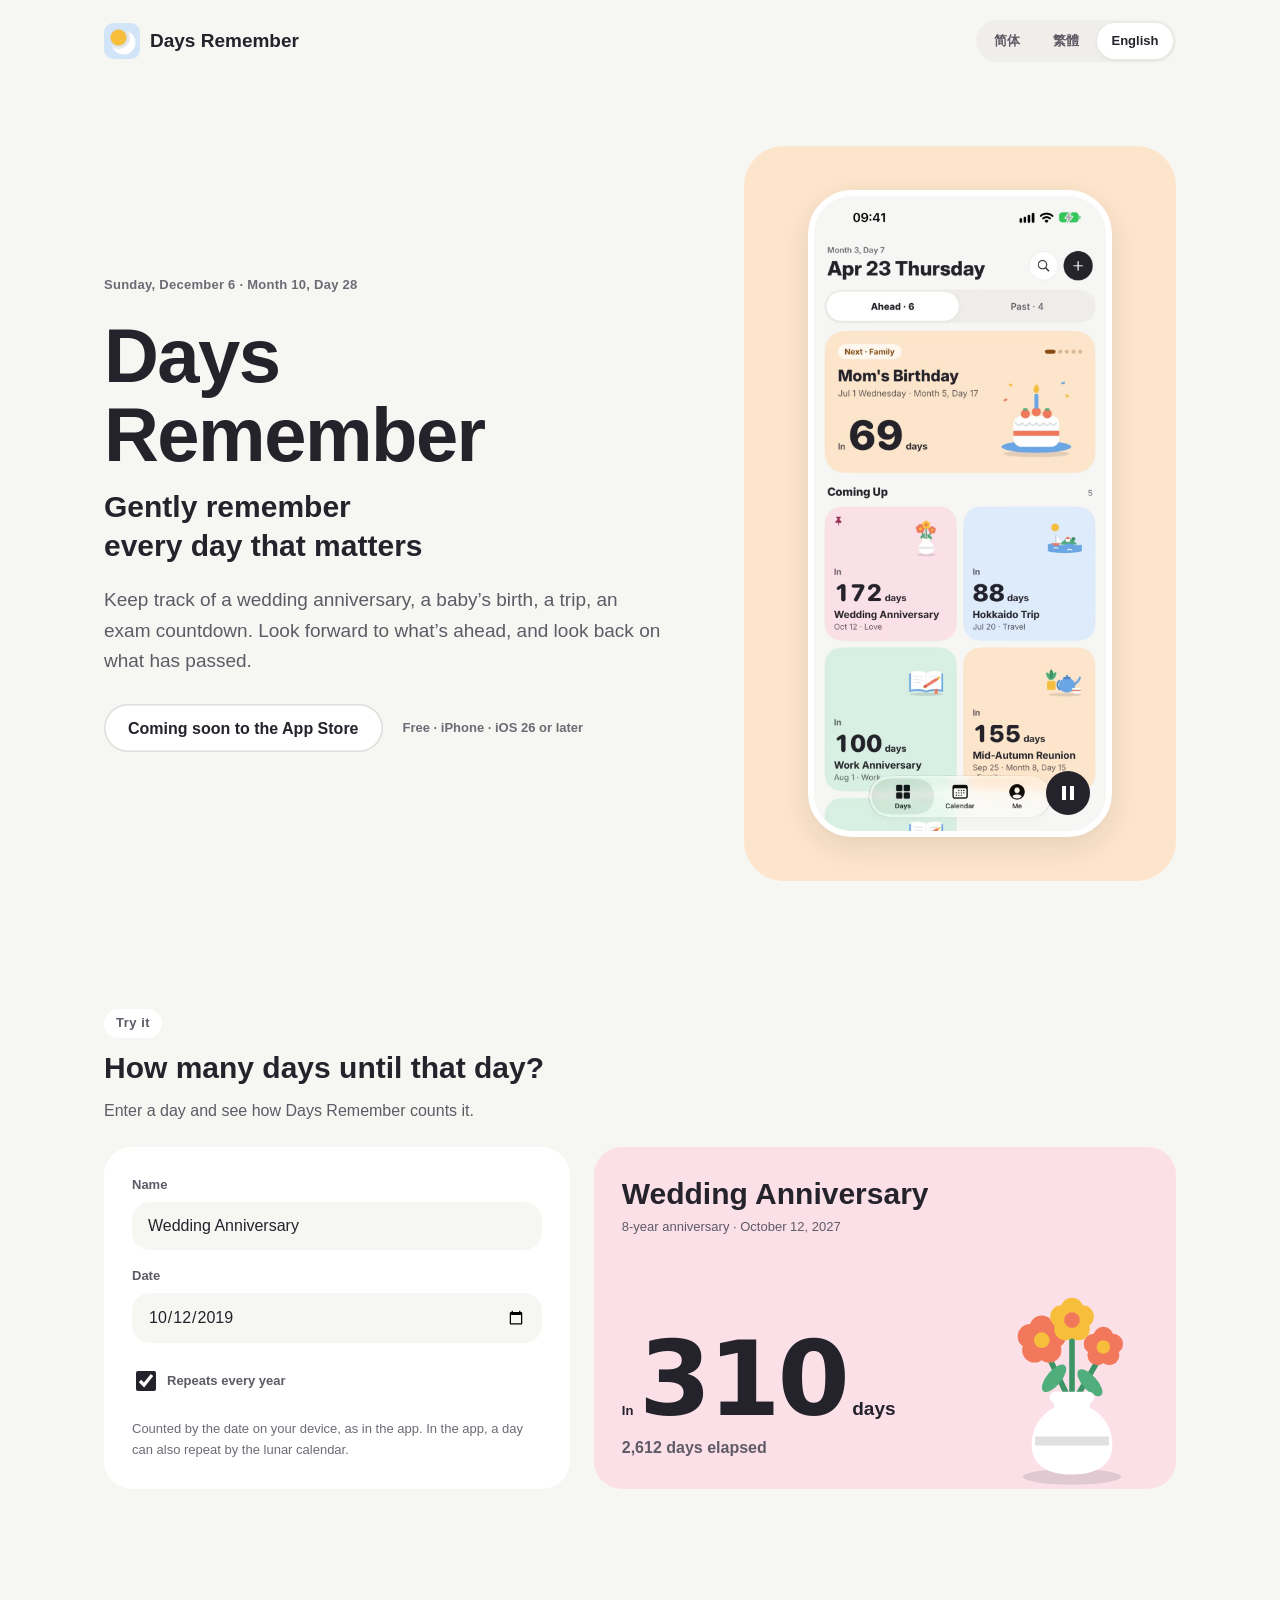
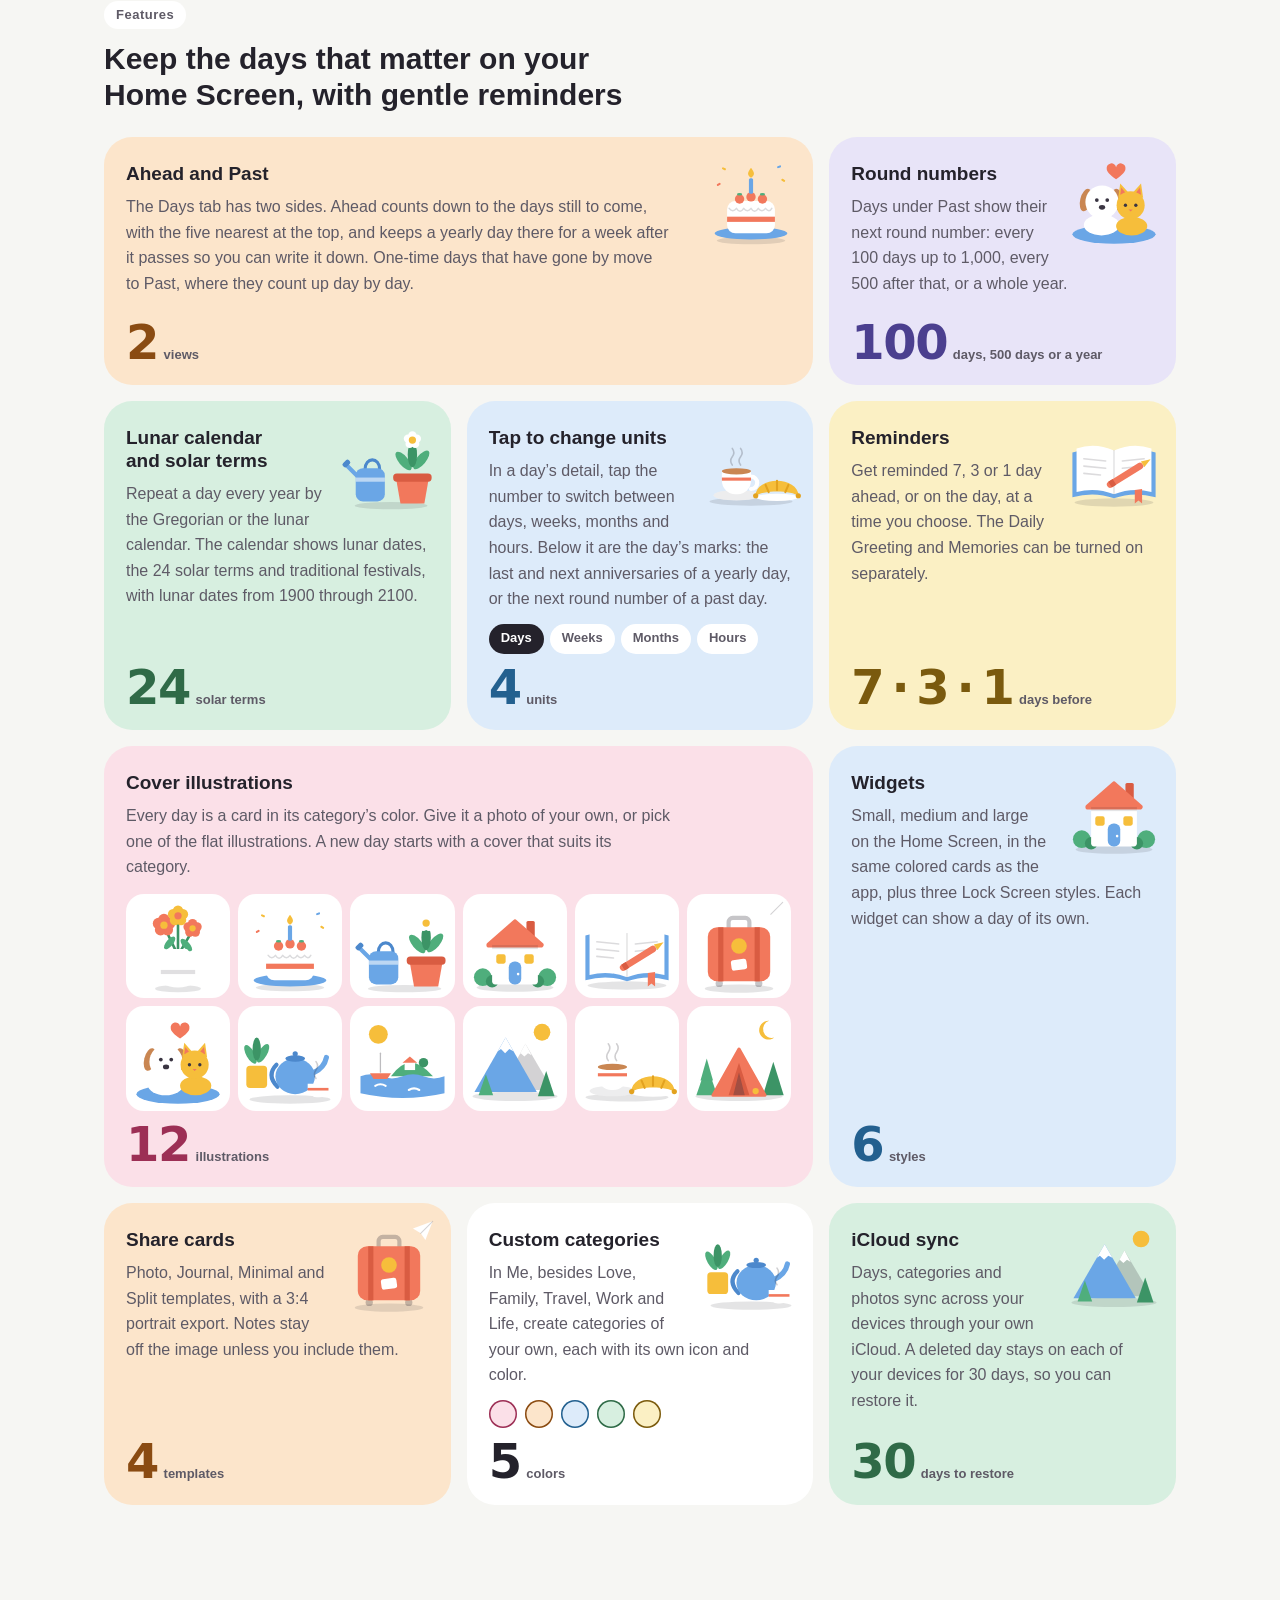
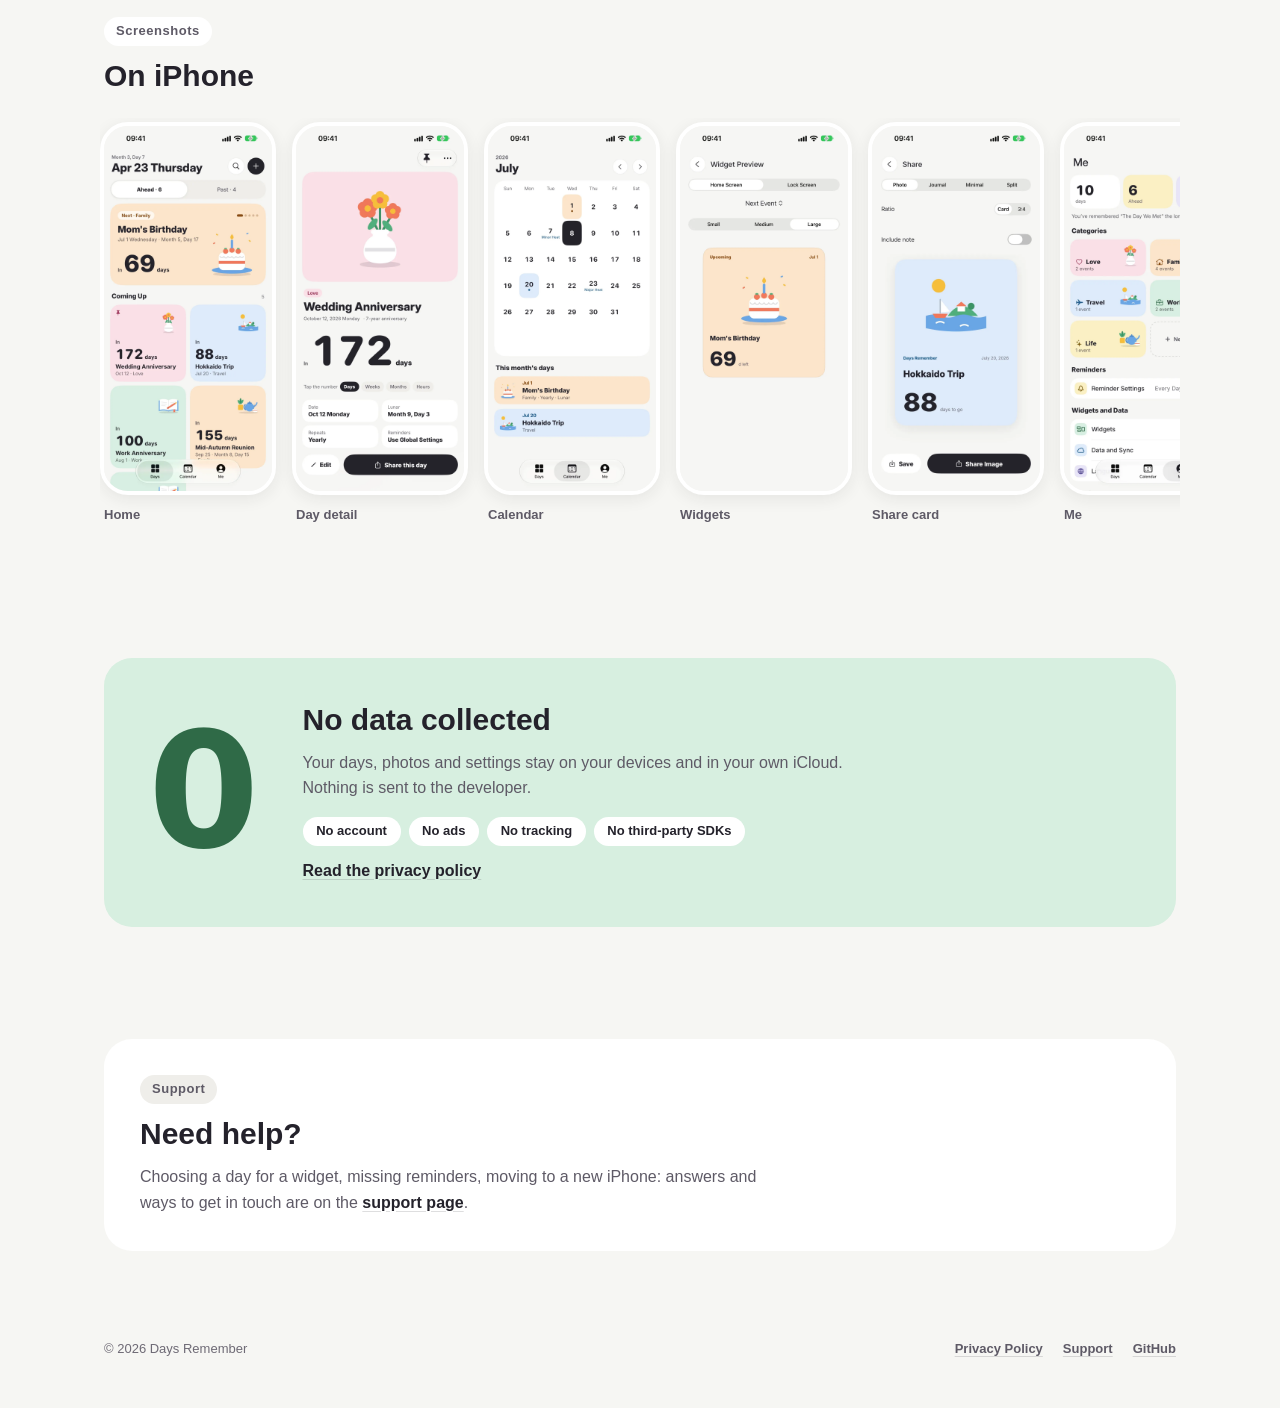
==== docs/en/index.html @ 634ca113 "feat(time): follow the device's time zone for today and reminders Days stay on their calendar dates," ====
<!doctype html>
<html lang="en">
<head>
  <meta charset="utf-8">
  <meta name="viewport" content="width=device-width, initial-scale=1, viewport-fit=cover">
  <title>Days Remember – Anniversary &amp; Countdown App for iPhone</title>
  <meta name="description" content="Days Remember is a free iPhone app for anniversaries and countdowns, with lunar birthdays and solar terms, reminders ahead of time, Home and Lock Screen widgets, and iCloud sync. No ads, and no data collected.">
  <meta name="theme-color" content="#F6F6F3">
  <link rel="canonical" href="https://days.gooday.dev/en/">
  <link rel="alternate" hreflang="zh-Hans" href="https://days.gooday.dev/">
  <link rel="alternate" hreflang="zh-Hant" href="https://days.gooday.dev/zh-Hant/">
  <link rel="alternate" hreflang="en" href="https://days.gooday.dev/en/">
  <link rel="alternate" hreflang="x-default" href="https://days.gooday.dev/">
  <meta property="og:type" content="website">
  <meta property="og:site_name" content="时光 · Days Remember">
  <meta property="og:locale" content="en_US">
  <meta property="og:locale:alternate" content="zh_CN">
  <meta property="og:locale:alternate" content="zh_TW">
  <meta property="og:title" content="Days Remember – Anniversary &amp; Countdown App for iPhone">
  <meta property="og:description" content="Days Remember is a free iPhone app for anniversaries and countdowns, with lunar birthdays and solar terms, reminders ahead of time, Home and Lock Screen widgets, and iCloud sync. No ads, and no data collected.">
  <meta property="og:url" content="https://days.gooday.dev/en/">
  <meta property="og:image" content="https://days.gooday.dev/assets/og/en.jpg">
  <meta property="og:image:width" content="1200">
  <meta property="og:image:height" content="630">
  <meta property="og:image:alt" content="The Days Remember icon and app screenshots: Ahead, Past and a day’s detail">
  <meta name="twitter:card" content="summary_large_image">
  <meta name="twitter:title" content="Days Remember – Anniversary &amp; Countdown App for iPhone">
  <meta name="twitter:description" content="Days Remember is a free iPhone app for anniversaries and countdowns, with lunar birthdays and solar terms, reminders ahead of time, Home and Lock Screen widgets, and iCloud sync. No ads, and no data collected.">
  <meta name="twitter:image" content="https://days.gooday.dev/assets/og/en.jpg">
  <meta name="twitter:image:alt" content="The Days Remember icon and app screenshots: Ahead, Past and a day’s detail">
  <!-- After release: add <meta name="apple-itunes-app" content="app-id=…"> with the real App Store ID, and replace “Coming soon to the App Store” on the page with the download link. -->
  <link rel="icon" href="../assets/icon-180.png">
  <link rel="apple-touch-icon" href="../assets/icon-180.png">
  <link rel="stylesheet" href="../assets/site.css">
  <script>
    // Motion unless the visitor asks for less (site.css, site.js). If site.js never runs, everything shows after 3 s.
    (function (root) {
      if (window.matchMedia && matchMedia("(prefers-reduced-motion: reduce)").matches) return;
      if (!("IntersectionObserver" in window)) return;
      root.classList.add("motion");
      setTimeout(function () { if (!root.hasAttribute("data-motion-ready")) root.classList.remove("motion"); }, 3000);
    })(document.documentElement);
  </script>
  <script type="application/ld+json">
  {
    "@context": "https://schema.org",
    "@type": "MobileApplication",
    "@id": "https://days.gooday.dev/en/#app",
    "name": "Days Remember",
    "alternateName": "时光",
    "description": "Days Remember is a free iPhone app for anniversaries and countdowns, with lunar birthdays and solar terms, reminders ahead of time, Home and Lock Screen widgets, and iCloud sync. No ads, and no data collected.",
    "url": "https://days.gooday.dev/en/",
    "inLanguage": "en",
    "image": "https://days.gooday.dev/assets/icon-512.png",
    "operatingSystem": "iOS",
    "softwareRequirements": "iOS 26 or later",
    "availableOnDevice": "iPhone",
    "applicationCategory": "LifestyleApplication",
    "isAccessibleForFree": true,
    "offers": {
      "@type": "Offer",
      "price": "0",
      "priceCurrency": "USD"
    },
    "screenshot": [
      "https://days.gooday.dev/assets/screens/en/01-home.webp",
      "https://days.gooday.dev/assets/screens/en/02-detail.webp",
      "https://days.gooday.dev/assets/screens/en/03-calendar.webp",
      "https://days.gooday.dev/assets/screens/en/04-widgets.webp",
      "https://days.gooday.dev/assets/screens/en/05-share.webp",
      "https://days.gooday.dev/assets/screens/en/06-me.webp",
      "https://days.gooday.dev/assets/screens/en/07-past.webp"
    ],
    "featureList": [
      "Counts down to the days ahead and up from the days behind you",
      "Round numbers: every 100 days up to 1,000, every 500 after that, or a whole year",
      "Lunar calendar and the 24 solar terms, with lunar dates from 1900 through 2100",
      "Reminders 7, 3 or 1 day ahead, or on the day",
      "Small, medium and large Home Screen widgets and three Lock Screen styles",
      "Photo, Journal, Minimal and Split share card templates",
      "Custom categories",
      "Days, categories and photos sync through your own iCloud"
    ]
  }
  </script>
</head>
<body>
  <div class="wrap">
    <header class="site-header">
      <a class="brand" href="./"><img src="../assets/icon-180.png" alt="" width="36" height="36">Days Remember</a>
      <nav class="languages" aria-label="Language">
        <a href="../" lang="zh-Hans">简体</a>
        <a href="../zh-Hant/" lang="zh-Hant">繁體</a>
        <a href="./" aria-current="page" lang="en">English</a>
      </nav>
    </header>

    <main>
      <section class="hero">
        <div class="hero-text">
          <p class="today" data-today></p>
          <h1>Days Remember<span>Gently remember every day that matters</span></h1>
          <p class="lead">Keep track of a wedding anniversary, a baby’s birth, a trip, an exam countdown. Look forward to what’s ahead, and look back on what has passed.</p>
          <div class="cta-row">
            <!-- After release, replace with the App Store link: <a class="cta" href="https://apps.apple.com/app/id…">Download on the App Store</a> -->
            <span class="cta is-soon">Coming soon to the App Store</span>
            <span class="requirements">Free · iPhone · iOS 26 or later</span>
          </div>
        </div>
        <div class="hero-art">
          <div class="phone"><img src="../assets/screens/en/01-home.webp" width="900" height="1956" alt="The Days tab in Days Remember, on Ahead: Mom’s Birthday is in 69 days, with the other days as colored cards below"></div>
        </div>
      </section>

      <section class="section" aria-labelledby="demo-heading">
        <div class="section-head reveal">
          <p class="eyebrow">Try it</p>
          <h2 id="demo-heading">How many days until that day?</h2>
          <p>Enter a day and see how Days Remember counts it.</p>
        </div>
        <div class="demo">
          <form class="demo-form reveal" data-demo>
            <div class="field">
              <label for="demo-title">Name</label>
              <input id="demo-title" type="text" value="Wedding Anniversary" placeholder="Wedding Anniversary" maxlength="32" autocomplete="off">
            </div>
            <div class="field">
              <label for="demo-date">Date</label>
              <input id="demo-date" type="date" value="2019-10-12" min="1900-01-01" max="2100-12-31" required>
            </div>
            <label class="check" for="demo-recurring">
              <input id="demo-recurring" type="checkbox" checked>Repeats every year
            </label>
            <p class="demo-note">Counted by the date on your device, as in the app. In the app, a day can also repeat by the lunar calendar.</p>
          </form>
          <div class="day-card tone-rose reveal" data-demo-card aria-live="polite">
            <img class="cover" src="../assets/covers/flowers.svg" alt="A vase of flowers" width="200" height="200">
            <div class="day-card-title">
              <strong data-title>Wedding Anniversary</strong>
              <span data-date>October 12, 2019</span>
            </div>
            <p class="figure"><span data-lead></span><b>—</b><small></small></p>
            <p class="elapsed" data-elapsed></p>
          </div>
        </div>
      </section>

      <section class="section" aria-labelledby="features-heading">
        <div class="section-head reveal">
          <p class="eyebrow">Features</p>
          <h2 id="features-heading">Keep the days that matter on your Home Screen, with gentle reminders</h2>
        </div>
        <ul class="bento">
          <li class="tile tone-apricot is-wide reveal">
            <div class="tile-text">
              <img class="tile-art" src="../assets/covers/celebration.svg" alt="A birthday cake with a candle" width="200" height="200" loading="lazy">
              <h3>Ahead and Past</h3>
              <p>The Days tab has two sides. Ahead counts down to the days still to come, with the five nearest at the top, and keeps a yearly day there for a week after it passes so you can write it down. One-time days that have gone by move to Past, where they count up day by day.</p>
            </div>
            <p class="figure"><b>2</b><small>views</small></p>
          </li>
          <li class="tile tone-lavender reveal">
            <div class="tile-text">
              <img class="tile-art" src="../assets/covers/companionship.svg" alt="A puppy and a kitten under a heart" width="200" height="200" loading="lazy">
              <h3>Round numbers</h3>
              <p>Days under Past show their next round number: every 100 days up to 1,000, every 500 after that, or a whole year.</p>
            </div>
            <p class="figure"><b>100</b><small>days, 500 days or a year</small></p>
          </li>
          <li class="tile tone-mint reveal">
            <div class="tile-text">
              <img class="tile-art" src="../assets/covers/garden.svg" alt="A watering can and a potted plant" width="200" height="200" loading="lazy">
              <h3>Lunar calendar and solar terms</h3>
              <p>Repeat a day every year by the Gregorian or the lunar calendar. The calendar shows lunar dates, the 24 solar terms and traditional festivals, with lunar dates from 1900 through 2100.</p>
            </div>
            <p class="figure"><b>24</b><small>solar terms</small></p>
          </li>
          <li class="tile tone-sky reveal">
            <div class="tile-text">
              <img class="tile-art" src="../assets/covers/cafe.svg" alt="A steaming coffee and a croissant" width="200" height="200" loading="lazy">
              <h3>Tap to change units</h3>
              <p>In a day’s detail, tap the number to switch between days, weeks, months and hours. Below it are the day’s marks: the last and next anniversaries of a yearly day, or the next round number of a past day.</p>
              <ul class="chips" aria-hidden="true"><li>Days</li><li>Weeks</li><li>Months</li><li>Hours</li></ul>
            </div>
            <p class="figure"><b>4</b><small>units</small></p>
          </li>
          <li class="tile tone-lemon reveal">
            <div class="tile-text">
              <img class="tile-art" src="../assets/covers/journal.svg" alt="An open journal and a pencil" width="200" height="200" loading="lazy">
              <h3>Reminders</h3>
              <p>Get reminded 7, 3 or 1 day ahead, or on the day, at a time you choose. The Daily Greeting and Memories can be turned on separately.</p>
            </div>
            <p class="figure"><b>7&thinsp;·&thinsp;3&thinsp;·&thinsp;1</b><small>days before</small></p>
          </li>
          <li class="tile tone-rose is-wide has-covers reveal">
            <div class="tile-text">
              <h3>Cover illustrations</h3>
              <p>Every day is a card in its category’s color. Give it a photo of your own, or pick one of the flat illustrations. A new day starts with a cover that suits its category.</p>
              <ul class="covers">
                <li><img src="../assets/covers/flowers.svg" alt="A vase of flowers" width="200" height="200" loading="lazy"></li>
                <li><img src="../assets/covers/celebration.svg" alt="A birthday cake with a candle" width="200" height="200" loading="lazy"></li>
                <li><img src="../assets/covers/garden.svg" alt="A watering can and a potted plant" width="200" height="200" loading="lazy"></li>
                <li><img src="../assets/covers/homecoming.svg" alt="A small house with a red roof" width="200" height="200" loading="lazy"></li>
                <li><img src="../assets/covers/journal.svg" alt="An open journal and a pencil" width="200" height="200" loading="lazy"></li>
                <li><img src="../assets/covers/voyage.svg" alt="A suitcase with stickers" width="200" height="200" loading="lazy"></li>
                <li><img src="../assets/covers/companionship.svg" alt="A puppy and a kitten under a heart" width="200" height="200" loading="lazy"></li>
                <li><img src="../assets/covers/everyday.svg" alt="A potted plant and a teapot" width="200" height="200" loading="lazy"></li>
                <li><img src="../assets/covers/coast.svg" alt="A sailboat and an island house on the sea" width="200" height="200" loading="lazy"></li>
                <li><img src="../assets/covers/mountains.svg" alt="Snowy mountains under the sun" width="200" height="200" loading="lazy"></li>
                <li><img src="../assets/covers/cafe.svg" alt="A steaming coffee and a croissant" width="200" height="200" loading="lazy"></li>
                <li><img src="../assets/covers/camping.svg" alt="A tent among pine trees under a crescent moon" width="200" height="200" loading="lazy"></li>
              </ul>
            </div>
            <p class="figure"><b>12</b><small>illustrations</small></p>
          </li>
          <li class="tile tone-sky reveal">
            <div class="tile-text">
              <img class="tile-art" src="../assets/covers/homecoming.svg" alt="A small house with a red roof" width="200" height="200" loading="lazy">
              <h3>Widgets</h3>
              <p>Small, medium and large on the Home Screen, in the same colored cards as the app, plus three Lock Screen styles. Each widget can show a day of its own.</p>
            </div>
            <p class="figure"><b>6</b><small>styles</small></p>
          </li>
          <li class="tile tone-apricot reveal">
            <div class="tile-text">
              <img class="tile-art" src="../assets/covers/voyage.svg" alt="A suitcase with stickers" width="200" height="200" loading="lazy">
              <h3>Share cards</h3>
              <p>Photo, Journal, Minimal and Split templates, with a 3:4 portrait export. Notes stay off the image unless you include them.</p>
            </div>
            <p class="figure"><b>4</b><small>templates</small></p>
          </li>
          <li class="tile tone-white reveal">
            <div class="tile-text">
              <img class="tile-art" src="../assets/covers/everyday.svg" alt="A potted plant and a teapot" width="200" height="200" loading="lazy">
              <h3>Custom categories</h3>
              <p>In Me, besides Love, Family, Travel, Work and Life, create categories of your own, each with its own icon and color.</p>
              <ul class="swatches" aria-hidden="true"><li class="tone-rose"></li><li class="tone-apricot"></li><li class="tone-sky"></li><li class="tone-mint"></li><li class="tone-lemon"></li></ul>
            </div>
            <p class="figure"><b>5</b><small>colors</small></p>
          </li>
          <li class="tile tone-mint reveal">
            <div class="tile-text">
              <img class="tile-art" src="../assets/covers/mountains.svg" alt="Snowy mountains under the sun" width="200" height="200" loading="lazy">
              <h3>iCloud sync</h3>
              <p>Days, categories and photos sync across your devices through your own iCloud. A deleted day stays on each of your devices for 30 days, so you can restore it.</p>
            </div>
            <p class="figure"><b>30</b><small>days to restore</small></p>
          </li>
        </ul>
      </section>

      <section class="section" aria-labelledby="shots-heading">
        <div class="section-head reveal">
          <p class="eyebrow">Screenshots</p>
          <h2 id="shots-heading">On iPhone</h2>
        </div>
        <div class="shots" role="region" tabindex="0" aria-label="App screenshots, scrolls sideways">
          <figure class="reveal"><img src="../assets/screens/en/01-home.webp" width="900" height="1956" loading="lazy" alt="Home"><figcaption>Home</figcaption></figure>
          <figure class="reveal"><img src="../assets/screens/en/02-detail.webp" width="900" height="1956" loading="lazy" alt="Day detail"><figcaption>Day detail</figcaption></figure>
          <figure class="reveal"><img src="../assets/screens/en/03-calendar.webp" width="900" height="1956" loading="lazy" alt="Calendar"><figcaption>Calendar</figcaption></figure>
          <figure class="reveal"><img src="../assets/screens/en/04-widgets.webp" width="900" height="1956" loading="lazy" alt="Widgets"><figcaption>Widgets</figcaption></figure>
          <figure class="reveal"><img src="../assets/screens/en/05-share.webp" width="900" height="1956" loading="lazy" alt="Share card"><figcaption>Share card</figcaption></figure>
          <figure class="reveal"><img src="../assets/screens/en/06-me.webp" width="900" height="1956" loading="lazy" alt="Me: day counts, categories and settings"><figcaption>Me</figcaption></figure>
          <figure class="reveal"><img src="../assets/screens/en/07-past.webp" width="900" height="1956" loading="lazy" alt="Past, on the Days tab: the next round number and the days behind you"><figcaption>Past</figcaption></figure>
        </div>
      </section>

      <section class="section" aria-labelledby="privacy-heading">
        <div class="promise tone-mint reveal">
          <p class="figure"><b>0</b></p>
          <div class="promise-text">
            <h2 id="privacy-heading">No data collected</h2>
            <p>Your days, photos and settings stay on your devices and in your own iCloud. Nothing is sent to the developer.</p>
            <ul><li>No account</li><li>No ads</li><li>No tracking</li><li>No third-party SDKs</li></ul>
            <p><a href="privacy/">Read the privacy policy</a></p>
          </div>
        </div>
      </section>

      <section class="section" aria-labelledby="support-heading">
        <div class="help reveal">
          <p class="eyebrow">Support</p>
          <h2 id="support-heading">Need help?</h2>
          <p>Choosing a day for a widget, missing reminders, moving to a new iPhone: answers and ways to get in touch are on the <a href="support/">support page</a>.</p>
        </div>
      </section>
    </main>

    <footer class="site-footer">
      <p>© 2026 Days Remember</p>
      <nav aria-label="Footer">
        <a href="privacy/">Privacy Policy</a>
        <a href="support/">Support</a>
        <a href="https://github.com/euynus/DaysRemember">GitHub</a>
      </nav>
    </footer>
  </div>
  <script src="../assets/site.js"></script>
</body>
</html>
---- docs/assets/site.css ----
/* The app's 柔彩便当 look (DaysRemember/Theme/Tokens.swift): a light neutral ground, white cards,
   each fact on a pastel tile in a category colour with a flat illustration, ink headings and pills,
   heavy rounded numerals. Light only, like the app. System fonts only: Google Fonts is unreachable
   in mainland China. */
:root {
  --bg: #F6F6F3;
  --bg-2: #EFEEEA;
  --card: #FFFFFF;
  --ink: #24222B;
  --ink-2: #5E5A66;
  --muted: #6E6A75;
  --hairline: rgba(21, 23, 28, 0.08);
  --hairline-strong: rgba(21, 23, 28, 0.14);
  --shadow: 0 10px 30px rgba(36, 34, 43, 0.1);

  /* Category pastels and the text colour that goes on each; lavender is for count-up days. */
  --rose: #FBE0E8;
  --rose-ink: #9C2F55;
  --apricot: #FCE5CB;
  --apricot-ink: #8A4B12;
  --sky: #DDEBFA;
  --sky-ink: #23608F;
  --mint: #D7EFE0;
  --mint-ink: #2F6A47;
  --lemon: #FBF0C4;
  --lemon-ink: #7A5A0E;
  --lavender: #E8E4F8;
  --lavender-ink: #4B3F8F;

  --font-sans: -apple-system, BlinkMacSystemFont, "SF Pro Text", "Helvetica Neue", "PingFang SC",
    "Hiragino Sans GB", "Microsoft YaHei", "Noto Sans SC", sans-serif;
  --font-number: ui-rounded, "SF Pro Rounded", "Hiragino Maru Gothic ProN", "Arial Rounded MT Bold",
    -apple-system, BlinkMacSystemFont, system-ui, sans-serif;

  --step--1: 0.8125rem;
  --step-0: 1rem;
  --step-1: 1.1875rem;
  --step-2: clamp(1.5rem, 1.3rem + 0.8vw, 1.875rem);
  --step-3: clamp(2.75rem, 1.9rem + 3.6vw, 4.75rem);

  --radius: 1.75rem;
  --radius-small: 1.125rem;

  --ease-out: cubic-bezier(0.2, 0.7, 0.2, 1);
  --spring: cubic-bezier(0.34, 1.56, 0.64, 1);

  --page: 72rem;
  --gutter: clamp(1rem, 4vw, 2.5rem);
  color-scheme: light;
}

/* Set again here, not only inherited from body: the 繁體 link in each language switch is
   lang="zh-Hant" on a page in another language. */
:lang(zh-Hant) {
  --font-sans: -apple-system, BlinkMacSystemFont, "SF Pro Text", "Helvetica Neue", "PingFang TC",
    "Heiti TC", "Microsoft JhengHei", "Noto Sans TC", sans-serif;
  font-family: var(--font-sans);
}

/* A pastel tile and the colour of its figures. White tiles carry ink. */
.tone-rose { --tone: var(--rose); --tone-ink: var(--rose-ink); }
.tone-apricot { --tone: var(--apricot); --tone-ink: var(--apricot-ink); }
.tone-sky { --tone: var(--sky); --tone-ink: var(--sky-ink); }
.tone-mint { --tone: var(--mint); --tone-ink: var(--mint-ink); }
.tone-lemon { --tone: var(--lemon); --tone-ink: var(--lemon-ink); }
.tone-lavender { --tone: var(--lavender); --tone-ink: var(--lavender-ink); }
.tone-white { --tone: var(--card); --tone-ink: var(--ink); }

*, *::before, *::after { box-sizing: border-box; }

html { -webkit-text-size-adjust: 100%; scroll-padding-top: 1rem; }

body {
  margin: 0;
  background: var(--bg);
  color: var(--ink);
  font-family: var(--font-sans);
  font-size: var(--step-0);
  line-height: 1.6;
  -webkit-font-smoothing: antialiased;
}

img { max-width: 100%; height: auto; display: block; }

a { color: var(--ink); text-decoration-color: var(--hairline-strong); text-underline-offset: 0.2em; }
a:hover { text-decoration-color: currentColor; }
:focus-visible { outline: 2px solid var(--ink); outline-offset: 3px; border-radius: 6px; }

h1, h2, h3 { margin: 0; line-height: 1.2; text-wrap: balance; }
p { margin: 0; }

.wrap {
  width: 100%;
  max-width: var(--page);
  margin-inline: auto;
  padding-inline: var(--gutter);
}

/* Header: the brand, and the languages as the app's segmented capsule. */
.site-header {
  display: flex;
  flex-wrap: wrap;
  align-items: center;
  justify-content: space-between;
  gap: 0.75rem 1rem;
  padding-block: 1.25rem;
}
.brand {
  display: flex;
  align-items: center;
  gap: 0.625rem;
  color: var(--ink);
  text-decoration: none;
  font-weight: 800;
  font-size: var(--step-1);
}
.brand img { width: 2.25rem; height: 2.25rem; border-radius: 0.6rem; }
.languages {
  display: flex;
  gap: 0.25rem;
  padding: 0.2rem;
  border-radius: 999px;
  background: var(--bg-2);
  font-size: var(--step--1);
}
.languages a {
  display: inline-flex;
  align-items: center;
  min-height: 2.25rem;
  padding: 0 0.9rem;
  border-radius: 999px;
  color: var(--ink-2);
  text-decoration: none;
  font-weight: 600;
}
.languages a[aria-current="page"] { color: var(--ink); background: var(--card); font-weight: 800; box-shadow: 0 1px 4px rgba(36, 34, 43, 0.08); }
.languages a:hover { color: var(--ink); }

/* Hero: the headline beside the home screen. */
.hero {
  display: grid;
  grid-template-columns: minmax(0, 1fr) minmax(0, 27rem);
  gap: clamp(2rem, 6vw, 5rem);
  align-items: center;
  padding-block: clamp(1.5rem, 5vw, 4rem) clamp(2.5rem, 6vw, 4.5rem);
}
.hero-text { display: grid; gap: 1.25rem; min-width: 0; }
.today {
  color: var(--muted);
  font-size: var(--step--1);
  font-weight: 700;
  letter-spacing: 0.02em;
  min-height: 1.6em;
}
.hero h1 { font-size: var(--step-3); font-weight: 900; letter-spacing: -0.02em; line-height: 1.05; }
.hero h1 span { display: block; font-size: var(--step-2); font-weight: 800; color: var(--ink); margin-top: 0.75rem; letter-spacing: 0; line-height: 1.3; }
.lead { color: var(--ink-2); font-size: var(--step-1); max-width: 30em; }
.cta-row { display: flex; flex-wrap: wrap; align-items: center; gap: 0.75rem 1.25rem; margin-top: 0.5rem; }
.cta {
  display: inline-flex;
  align-items: center;
  gap: 0.5rem;
  min-height: 3rem;
  padding: 0 1.5rem;
  border-radius: 999px;
  background: var(--ink);
  color: var(--card);
  font-weight: 800;
  text-decoration: none;
}
/* Not a link until release, so it isn't drawn as the app's ink action. */
.cta.is-soon { background: var(--card); color: var(--ink); box-shadow: inset 0 0 0 1.5px var(--hairline-strong); }
.requirements { color: var(--muted); font-size: var(--step--1); font-weight: 600; }

/* The home screen on an apricot card, as a day sits on its category colour. */
.hero-art {
  display: grid;
  place-items: center;
  padding: clamp(1.25rem, 4vw, 2.75rem);
  border-radius: 2.5rem;
  background: var(--apricot);
}
.phone {
  position: relative;
  width: 100%;
  max-width: 19rem;
  border-radius: 2.75rem;
  border: 0.375rem solid var(--card);
  background: var(--card);
  box-shadow: var(--shadow);
  overflow: hidden;
}
.phone img { width: 100%; }
/* The other screens site.js stacks over the first, cross-fading from one to the next. */
.phone img + img { position: absolute; inset: 0; height: 100%; opacity: 0; transition: opacity 0.9s var(--ease-out); }
.phone img.is-current { opacity: 1; }
/* site.js adds it while the phone cycles: two bars to pause, a triangle to play again. */
.phone-toggle {
  position: absolute;
  z-index: 3;
  right: 1rem;
  bottom: 1rem;
  display: grid;
  place-items: center;
  width: 2.75rem;
  height: 2.75rem;
  padding: 0;
  border: 0;
  border-radius: 999px;
  background: var(--ink);
  color: var(--card);
  cursor: pointer;
}
.phone-toggle::before {
  content: "";
  width: 0.75rem;
  height: 0.875rem;
  border-inline: 0.25rem solid currentColor;
}
.phone-toggle[aria-pressed="true"]::before {
  border: 0;
  background: currentColor;
  clip-path: polygon(15% 0, 100% 50%, 15% 100%);
}

/* Section scaffolding */
.section { padding-block: clamp(2rem, 5vw, 3.5rem); }
.eyebrow {
  justify-self: start;
  padding: 0.25rem 0.75rem;
  border-radius: 999px;
  background: var(--card);
  color: var(--ink-2);
  font-size: var(--step--1);
  font-weight: 800;
  letter-spacing: 0.04em;
}
.section-head { display: grid; gap: 0.75rem; margin-bottom: 1.5rem; max-width: 40rem; }
.section-head h2 { font-size: var(--step-2); font-weight: 900; }
.section-head p:not(.eyebrow) { color: var(--ink-2); }

/* Countdown demo: a form on a white card beside a day, drawn as the app's hero card. */
.demo {
  display: grid;
  grid-template-columns: minmax(0, 1fr) minmax(0, 1.25fr);
  gap: clamp(1rem, 3vw, 1.5rem);
  align-items: stretch;
}
.demo-form {
  display: grid;
  align-content: start;
  gap: 1rem;
  min-width: 0;
  padding: clamp(1.25rem, 3vw, 1.75rem);
  border-radius: var(--radius);
  background: var(--card);
}
.field { display: grid; gap: 0.375rem; }
.field label, .check { color: var(--ink-2); font-size: var(--step--1); font-weight: 700; }
.field input {
  font: inherit;
  color: var(--ink);
  background: var(--bg);
  border: 0;
  border-radius: var(--radius-small);
  padding: 0.7rem 1rem;
  min-height: 3rem;
  width: 100%;
}
.field input:focus-visible { outline-offset: 1px; }
.check { display: flex; align-items: center; gap: 0.5rem; min-height: 2.75rem; cursor: pointer; }
.check input { width: 1.25rem; height: 1.25rem; accent-color: var(--ink); }
.demo-note { color: var(--muted); font-size: var(--step--1); }

.day-card {
  position: relative;
  display: flex;
  flex-direction: column;
  min-width: 0;
  min-height: 19rem;
  padding: clamp(1.25rem, 3vw, 1.75rem);
  border-radius: var(--radius);
  background: var(--tone);
  overflow: hidden;
  transition: background-color 0.3s var(--ease-out);
}
/* A one-time day that has passed counts up, on the app's lavender. */
.day-card.is-past { --tone: var(--lavender); --tone-ink: var(--lavender-ink); }
.day-card .cover { position: absolute; right: -0.5rem; bottom: -0.5rem; width: min(48%, 14rem); }
.day-card-title { position: relative; display: grid; gap: 0.25rem; max-width: 100%; }
.day-card-title strong { font-size: var(--step-2); font-weight: 900; line-height: 1.25; overflow-wrap: anywhere; }
.day-card-title span { color: var(--ink-2); font-size: var(--step--1); }
.day-card .figure { position: relative; margin-top: auto; padding-top: 1.5rem; color: var(--ink); }
.day-card .figure b { font-size: clamp(4rem, 2.5rem + 6vw, 6.5rem); }
.day-card .figure small { color: var(--ink); font-size: var(--step-1); font-weight: 800; }
.elapsed { position: relative; color: var(--ink-2); font-weight: 600; padding-top: 0.5rem; min-height: 2.1em; max-width: 60%; }

.figure { display: flex; align-items: baseline; gap: 0.35rem; white-space: nowrap; color: var(--tone-ink, var(--ink)); }
.figure b {
  font-family: var(--font-number);
  font-weight: 900;
  font-size: 3rem;
  line-height: 0.9;
  letter-spacing: -0.03em;
  font-variant-numeric: tabular-nums lining-nums;
}
.figure small, .figure span { font-size: var(--step--1); font-weight: 800; }
.figure.is-today b { font-family: var(--font-sans); font-size: clamp(2.5rem, 2rem + 2vw, 3.5rem); letter-spacing: 0; }

/* Features: a bento grid of pastel tiles, each with a flat illustration and one fact. */
.bento {
  display: grid;
  grid-template-columns: repeat(3, minmax(0, 1fr));
  gap: clamp(0.75rem, 2vw, 1rem);
  margin: 0;
  padding: 0;
  list-style: none;
}
.tile {
  position: relative;
  display: flex;
  flex-direction: column;
  min-width: 0;
  min-height: 15.5rem;
  padding: 1.375rem 1.375rem 1.25rem;
  border-radius: var(--radius);
  background: var(--tone);
  overflow: hidden;
}
.tile.is-wide { grid-column: span 2; }
/* The text wraps around the illustration in the corner. */
.tile-text { display: flow-root; }
.tile-art { float: right; width: 6.5rem; height: 6.5rem; margin: -0.75rem -0.75rem 0.25rem 0.75rem; }
.tile h3 { font-size: var(--step-1); font-weight: 900; margin-top: 0.25rem; }
.tile-text p { color: var(--ink-2); margin-top: 0.5rem; max-width: 34em; }
.tile .figure { margin-top: auto; padding-top: 0.75rem; }
.tile .figure small { color: var(--ink-2); }

/* The units the detail cycles through, and the five category colours: drawn, not read out. */
.chips { display: flex; flex-wrap: wrap; gap: 0.375rem; margin: 0.75rem 0 0; padding: 0; list-style: none; }
.chips li {
  display: inline-flex;
  align-items: center;
  min-height: 1.875rem;
  padding: 0 0.75rem;
  border-radius: 999px;
  background: var(--card);
  color: var(--ink-2);
  font-size: var(--step--1);
  font-weight: 800;
}
.chips li:first-child { background: var(--ink); color: var(--card); }
.swatches { display: flex; gap: 0.5rem; margin: 0.75rem 0 0; padding: 0; list-style: none; }
.swatches li { width: 1.75rem; height: 1.75rem; border-radius: 999px; background: var(--tone); box-shadow: inset 0 0 0 1.5px var(--tone-ink); }

/* The twelve covers, each on a pastel square. */
.covers { display: grid; grid-template-columns: repeat(6, minmax(0, 1fr)); gap: 0.5rem; margin: 0.875rem 0 0; padding: 0; list-style: none; }
.covers li { border-radius: var(--radius-small); background: var(--card); }
.covers img { width: 100%; aspect-ratio: 1; }

/* Screenshots */
.shots {
  display: grid;
  grid-auto-flow: column;
  grid-auto-columns: minmax(11rem, 14rem);
  gap: 1rem;
  overflow-x: auto;
  overscroll-behavior-x: contain;
  scroll-snap-type: x mandatory;
  padding: 0.25rem 0.25rem 1.25rem;
  margin: 0 -0.25rem;
}
.shots figure { margin: 0; scroll-snap-align: start; display: grid; gap: 0.625rem; }
.shots img { border-radius: 1.75rem; border: 0.25rem solid var(--card); background: var(--card); box-shadow: 0 4px 16px rgba(36, 34, 43, 0.08); }
.shots figcaption { color: var(--ink-2); font-size: var(--step--1); font-weight: 700; padding-inline: 0.25rem; }

/* Privacy: a pastel card like the tiles (its tone class picks the colour), the 0 in the tone's ink. */
.promise {
  display: grid;
  grid-template-columns: auto minmax(0, 1fr);
  gap: clamp(1rem, 4vw, 3rem);
  align-items: center;
  padding: clamp(1.5rem, 4vw, 2.75rem);
  border-radius: var(--radius);
  background: var(--tone);
}
.promise .figure b { font-size: clamp(6rem, 4rem + 8vw, 10rem); }
.promise-text { display: grid; gap: 0.75rem; max-width: 36rem; }
.promise-text h2 { font-size: var(--step-2); font-weight: 900; }
.promise-text p { color: var(--ink-2); }
.promise-text a { color: var(--ink); font-weight: 800; }
.promise-text ul { display: flex; flex-wrap: wrap; gap: 0.5rem; list-style: none; padding: 0; margin: 0.25rem 0 0; }
.promise-text li { background: var(--card); border-radius: 999px; padding: 0.25rem 0.85rem; font-size: var(--step--1); font-weight: 700; }

/* Support: a white card pointing to the questions. */
.help {
  display: grid;
  gap: 0.75rem;
  padding: clamp(1.5rem, 4vw, 2.25rem);
  border-radius: var(--radius);
  background: var(--card);
}
.help .eyebrow { background: var(--bg-2); }
.help h2 { font-size: var(--step-2); font-weight: 900; }
.help p { color: var(--ink-2); max-width: 40rem; }
.help a { font-weight: 800; }

/* Footer */
.site-footer {
  padding-block: 2rem 3rem;
  color: var(--muted);
  font-size: var(--step--1);
  display: flex;
  flex-wrap: wrap;
  justify-content: space-between;
  gap: 1rem;
}
.site-footer nav { display: flex; flex-wrap: wrap; gap: 0.5rem 1.25rem; }
.site-footer a { color: var(--ink-2); font-weight: 600; }

/* Document pages: the privacy policy and support, on a white card. */
.doc { padding-block: clamp(1rem, 4vw, 2.5rem) clamp(2rem, 6vw, 4rem); display: grid; gap: 1.25rem; }
.doc-head { display: grid; gap: 0.75rem; padding-bottom: 0.75rem; }
.doc-head h1 { font-size: var(--step-3); font-weight: 900; letter-spacing: -0.02em; }
.doc-head p { color: var(--ink-2); }
.doc article {
  display: grid;
  gap: 1rem;
  max-width: 46rem;
  padding: clamp(1.25rem, 4vw, 2.25rem);
  border-radius: var(--radius);
  background: var(--card);
}
.doc article h2 { font-size: var(--step-2); font-weight: 900; }
.doc article h3 { font-size: var(--step-1); font-weight: 800; margin-top: 1rem; }
.doc article p, .doc article li { color: var(--ink-2); }
.doc article ul { margin: 0; padding-left: 1.25rem; display: grid; gap: 0.5rem; }
.doc article strong { color: var(--ink); }
.doc .meta { color: var(--muted); font-size: var(--step--1); }
.faq { display: grid; gap: 0; }
.faq .qa { border-bottom: 1px solid var(--hairline); padding-block: 1rem; }
.faq .qa:first-child { padding-top: 0; }
.faq .qa:last-child { border-bottom: 0; }
.doc .faq h3 { font-size: var(--step-0); margin-top: 0; }
.faq .qa p { margin-top: 0.375rem; }
.contact {
  background: #E8E4F8;
  border-radius: var(--radius-small);
  padding: 1.25rem 1.5rem;
  display: grid;
  gap: 0.375rem;
}
.doc .contact p { color: var(--ink-2); }
.contact a { font-weight: 800; overflow-wrap: anywhere; }

@media (max-width: 60rem) {
  .bento { grid-template-columns: repeat(2, minmax(0, 1fr)); }
  .covers { grid-template-columns: repeat(4, minmax(0, 1fr)); }
}

@media (max-width: 52rem) {
  .hero, .demo { grid-template-columns: minmax(0, 1fr); }
  .phone { max-width: 17rem; }
}

@media (max-width: 36rem) {
  .bento { grid-template-columns: minmax(0, 1fr); }
  .tile.is-wide { grid-column: auto; }
  .tile { min-height: 0; }
  .tile-art { width: 5rem; height: 5rem; }
  .covers { grid-template-columns: repeat(3, minmax(0, 1fr)); }
  /* Narrow cards keep the count clear of the cover: it moves up beside the title. */
  .day-card { min-height: 16rem; }
  .day-card .cover { top: 0.5rem; right: 0.25rem; bottom: auto; width: 34%; }
  .day-card-title { padding-right: 34%; }
  .elapsed { max-width: none; }
  .promise { grid-template-columns: minmax(0, 1fr); gap: 0.5rem; }
}

/* Motion. Only under html.motion, which each page's head script sets before the first paint unless
   reduced motion is asked for (and takes back if site.js never runs). Reveals fill backwards only, so
   once they end, hover transitions own the transform again. Only opacity and transforms move. */
@keyframes rise { from { opacity: 0; translate: 0 var(--rise, 24px); } }
@keyframes place { from { opacity: 0; rotate: -8deg; scale: 0.8; } }
@keyframes pop { from { opacity: 0; scale: 0.6; } }

.motion .hero .today { animation: rise 0.8s var(--ease-out) backwards; }
.motion .hero h1 { animation: rise 0.9s var(--ease-out) 0.06s backwards; }
.motion .hero h1 span { animation: rise 0.9s var(--ease-out) 0.14s backwards; }
.motion .hero .lead { animation: rise 0.9s var(--ease-out) 0.22s backwards; }
.motion .hero .cta-row { animation: rise 0.9s var(--ease-out) 0.3s backwards; }
.motion .hero .phone { --rise: 64px; animation: rise 1.2s var(--ease-out) 0.3s backwards; }

.motion .reveal:not(.in) { opacity: 0; }
.motion .reveal.in { animation: rise 0.9s var(--ease-out) var(--d, 0s) backwards; }
.motion .day-card.in, .motion .promise.in { --d: 0.12s; }
.motion .tile:nth-child(3n + 2) { --d: 0.06s; }
.motion .tile:nth-child(3n) { --d: 0.12s; }
.motion .shots figure:nth-child(2) { --d: 0.06s; }
.motion .shots figure:nth-child(3) { --d: 0.12s; }
.motion .shots figure:nth-child(4) { --d: 0.18s; }
.motion .shots figure:nth-child(5) { --d: 0.24s; }
.motion .shots figure:nth-child(6) { --d: 0.3s; }
.motion .shots figure:nth-child(7) { --d: 0.36s; }
.motion .promise.in .figure { animation: pop 0.9s var(--spring) 0.2s backwards; }

/* Covers land like stickers on a card, and lift a little under the pointer. */
.motion .tile.in .tile-art { animation: place 0.8s var(--spring) 0.15s backwards; }
.motion .tile-art { transition: rotate 0.3s var(--ease-out), scale 0.3s var(--ease-out); }
.motion .tile:hover .tile-art { rotate: -4deg; scale: 1.06; }
.motion .day-card .cover { transition: scale 0.4s var(--spring); }
.motion .day-card[aria-busy="true"] .cover { scale: 1.06; }

/* Print shows everything at once: nothing scrolls into view there, and a reveal that has only just
   started is still transparent. site.js puts the final figures back. */
@media print {
  .motion *, .motion *::before, .motion *::after { animation: none !important; transition: none !important; }
  .motion .reveal:not(.in) { opacity: 1; }
  .phone-toggle { display: none; }
}

/* Where scroll-driven animations exist, the hero phone leans back and settles flat as the page scrolls. */
@supports (animation-timeline: scroll()) {
  @keyframes settle { from { transform: perspective(2000px) rotateX(12deg) scale(0.95); } }
  .motion .hero .phone {
    animation: rise 1.2s var(--ease-out) 0.3s backwards, settle linear both;
    animation-timeline: auto, scroll(root);
    animation-range: normal, 0 60vh;
  }
}
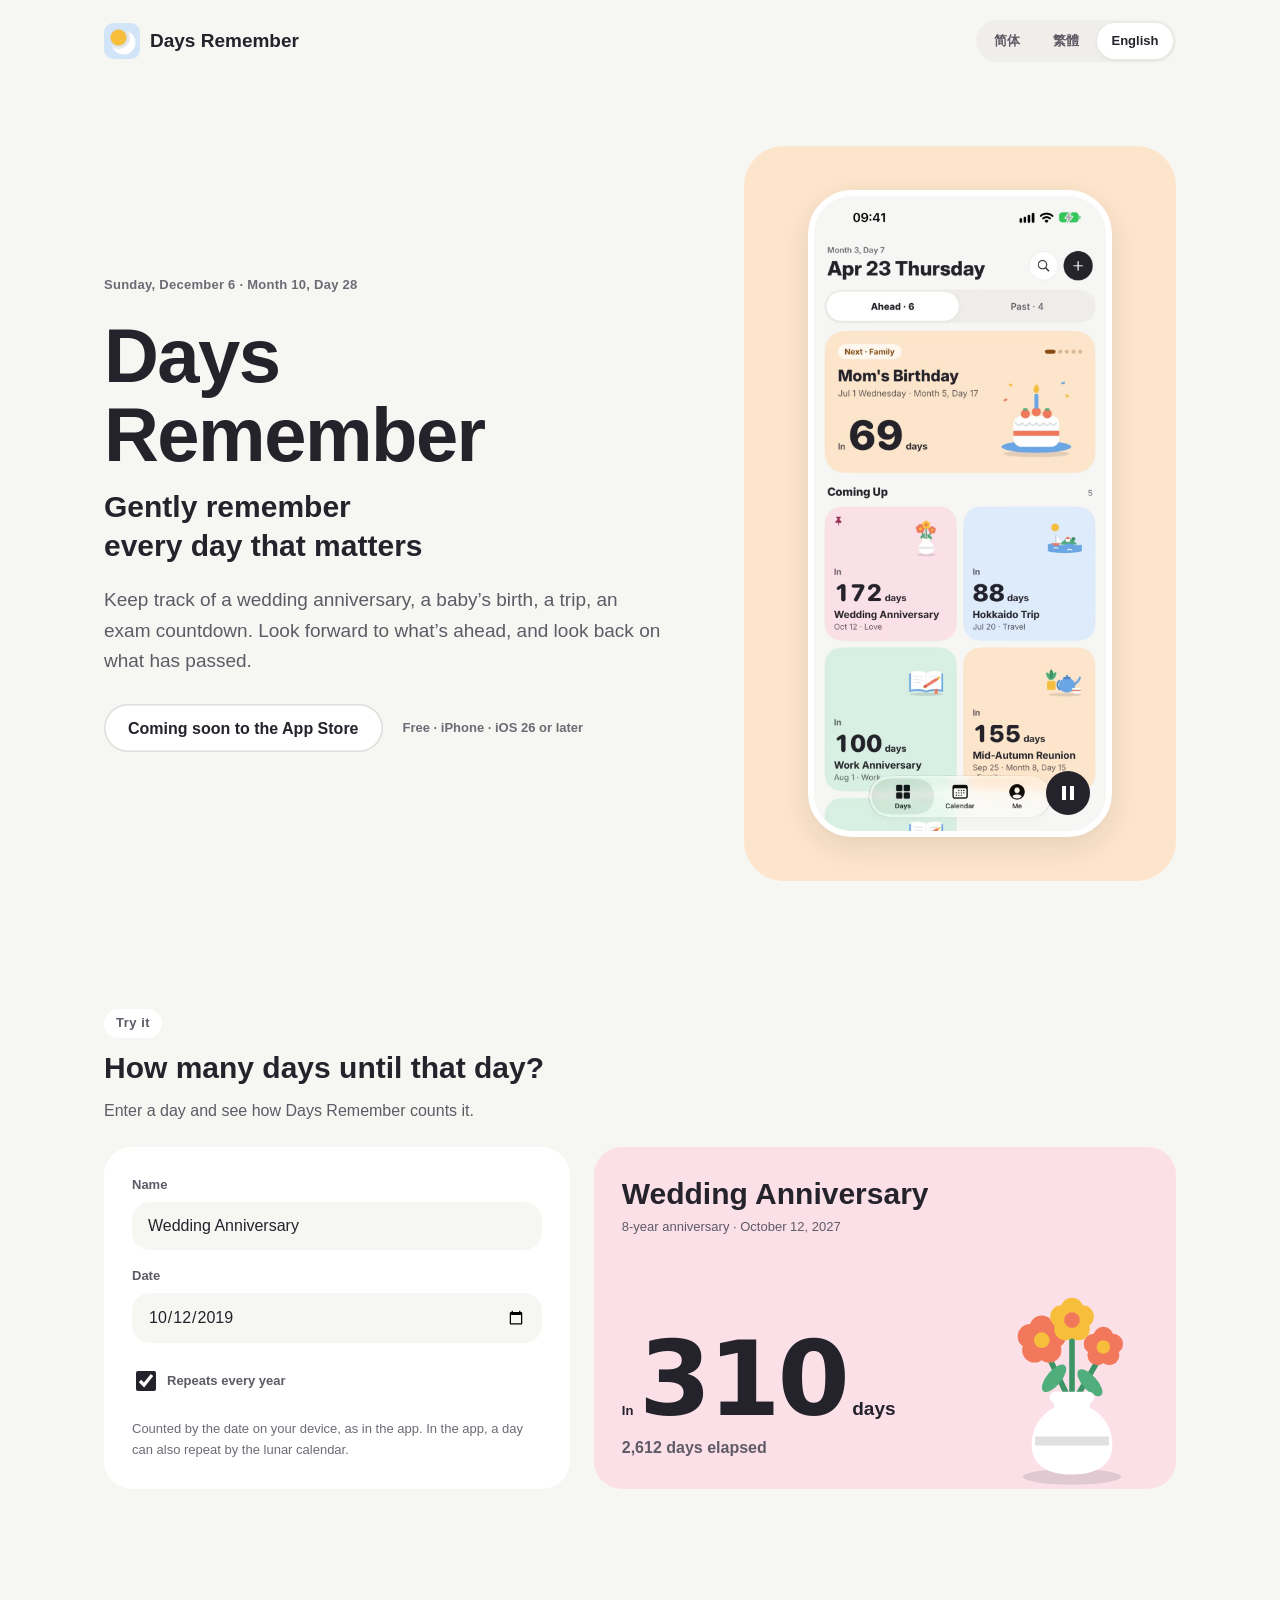
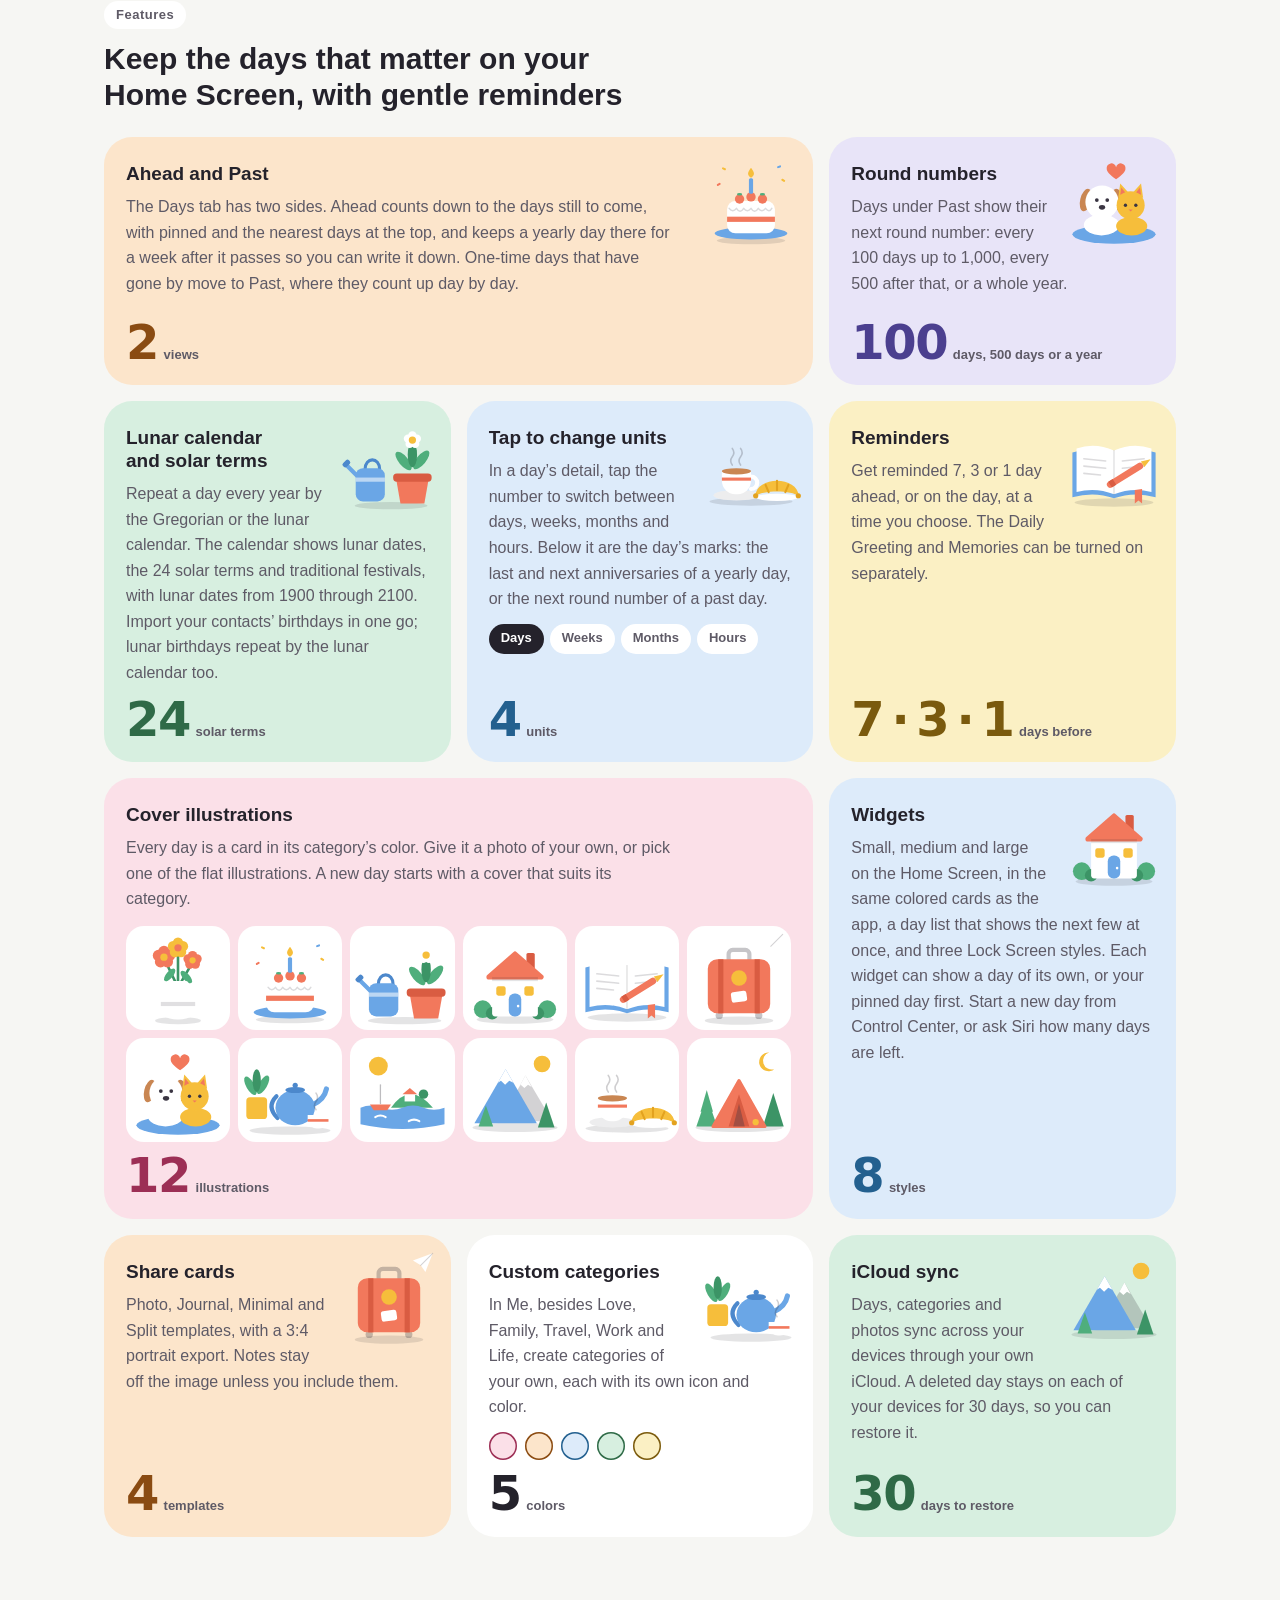
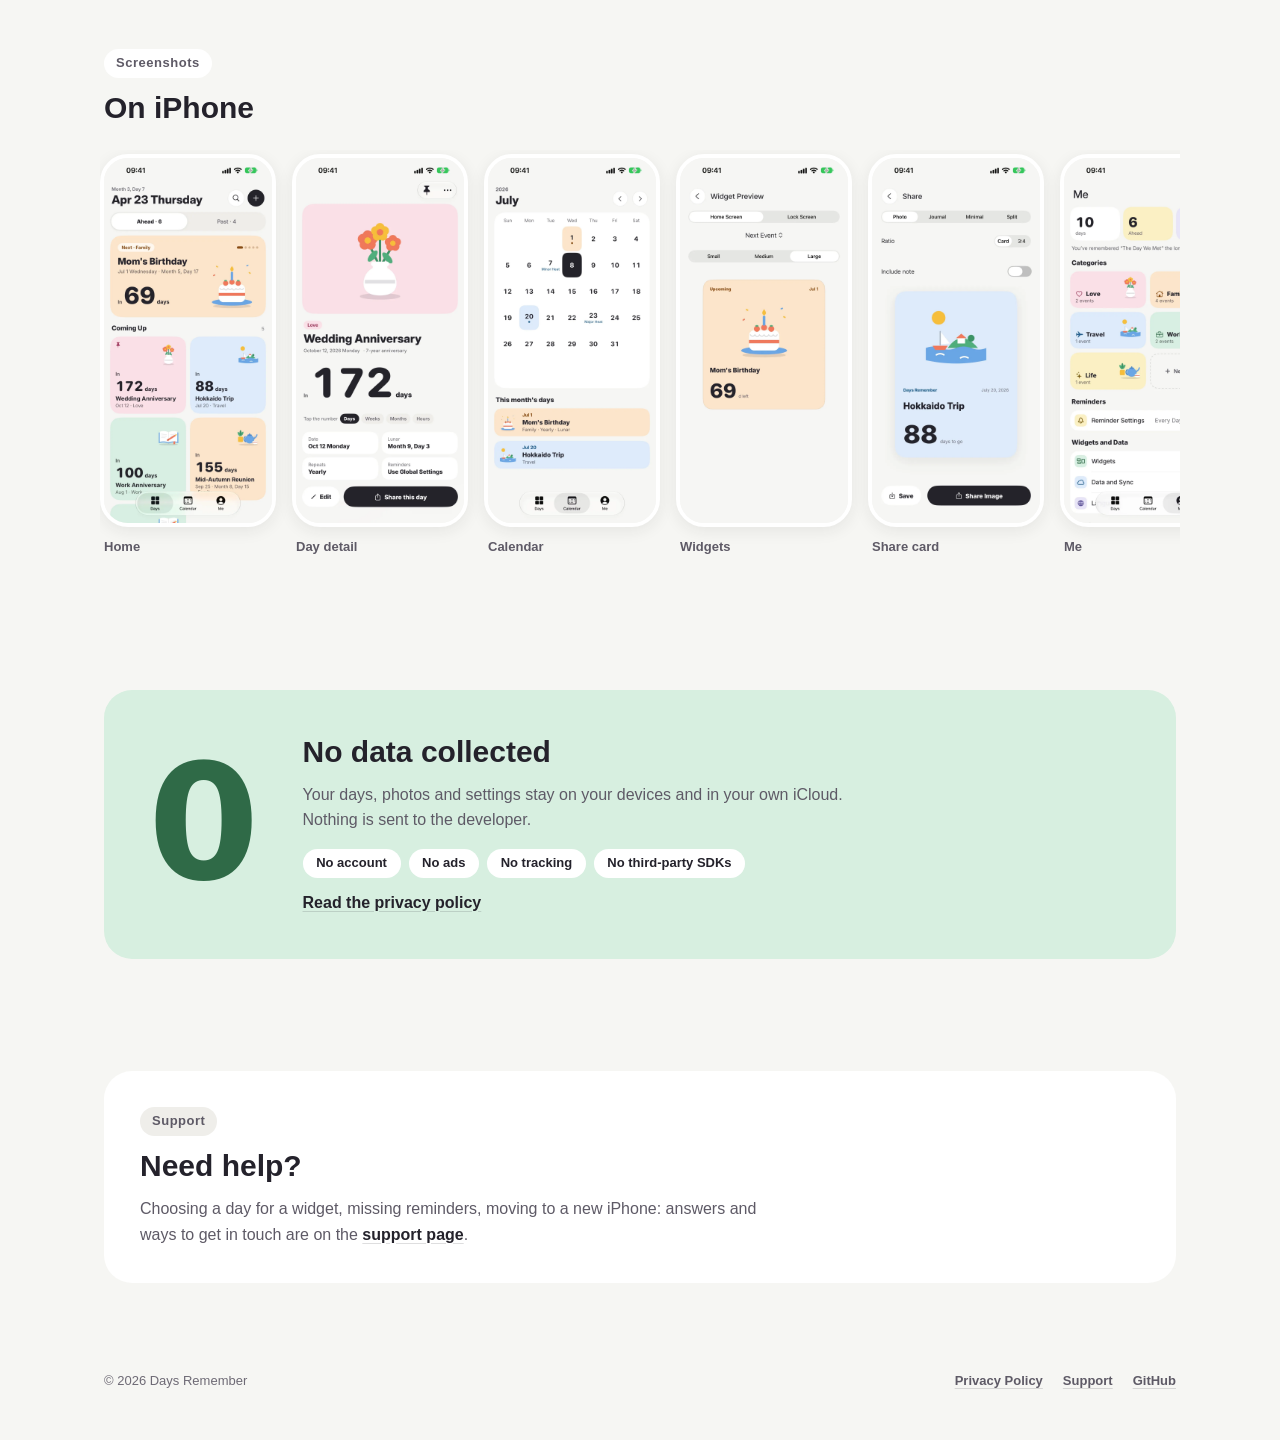
==== commit 4b404e28: "feat: add Siri and Shortcuts, a day list widget, quick entry points and Contacts birthdays - App Int" ====
--- a/docs/en/index.html
+++ b/docs/en/index.html
@@ -76,7 +76,9 @@
       "Round numbers: every 100 days up to 1,000, every 500 after that, or a whole year",
       "Lunar calendar and the 24 solar terms, with lunar dates from 1900 through 2100",
       "Reminders 7, 3 or 1 day ahead, or on the day",
-      "Small, medium and large Home Screen widgets and three Lock Screen styles",
+      "Small, medium and large Home Screen widgets, a day list widget and three Lock Screen styles",
+      "A Control Center button for a new day, and Siri answers how many days are left",
+      "Birthdays imported from Contacts, with lunar birthdays repeating by the lunar calendar",
       "Photo, Journal, Minimal and Split share card templates",
       "Custom categories",
       "Days, categories and photos sync through your own iCloud"
@@ -155,7 +157,7 @@
             <div class="tile-text">
               <img class="tile-art" src="../assets/covers/celebration.svg" alt="A birthday cake with a candle" width="200" height="200" loading="lazy">
               <h3>Ahead and Past</h3>
-              <p>The Days tab has two sides. Ahead counts down to the days still to come, with the five nearest at the top, and keeps a yearly day there for a week after it passes so you can write it down. One-time days that have gone by move to Past, where they count up day by day.</p>
+              <p>The Days tab has two sides. Ahead counts down to the days still to come, with pinned and the nearest days at the top, and keeps a yearly day there for a week after it passes so you can write it down. One-time days that have gone by move to Past, where they count up day by day.</p>
             </div>
             <p class="figure"><b>2</b><small>views</small></p>
           </li>
@@ -171,7 +173,7 @@
             <div class="tile-text">
               <img class="tile-art" src="../assets/covers/garden.svg" alt="A watering can and a potted plant" width="200" height="200" loading="lazy">
               <h3>Lunar calendar and solar terms</h3>
-              <p>Repeat a day every year by the Gregorian or the lunar calendar. The calendar shows lunar dates, the 24 solar terms and traditional festivals, with lunar dates from 1900 through 2100.</p>
+              <p>Repeat a day every year by the Gregorian or the lunar calendar. The calendar shows lunar dates, the 24 solar terms and traditional festivals, with lunar dates from 1900 through 2100. Import your contacts’ birthdays in one go; lunar birthdays repeat by the lunar calendar too.</p>
             </div>
             <p class="figure"><b>24</b><small>solar terms</small></p>
           </li>
@@ -217,9 +219,9 @@
             <div class="tile-text">
               <img class="tile-art" src="../assets/covers/homecoming.svg" alt="A small house with a red roof" width="200" height="200" loading="lazy">
               <h3>Widgets</h3>
-              <p>Small, medium and large on the Home Screen, in the same colored cards as the app, plus three Lock Screen styles. Each widget can show a day of its own.</p>
-            </div>
-            <p class="figure"><b>6</b><small>styles</small></p>
+              <p>Small, medium and large on the Home Screen, in the same colored cards as the app, a day list that shows the next few at once, and three Lock Screen styles. Each widget can show a day of its own, or your pinned day first. Start a new day from Control Center, or ask Siri how many days are left.</p>
+            </div>
+            <p class="figure"><b>8</b><small>styles</small></p>
           </li>
           <li class="tile tone-apricot reveal">
             <div class="tile-text">
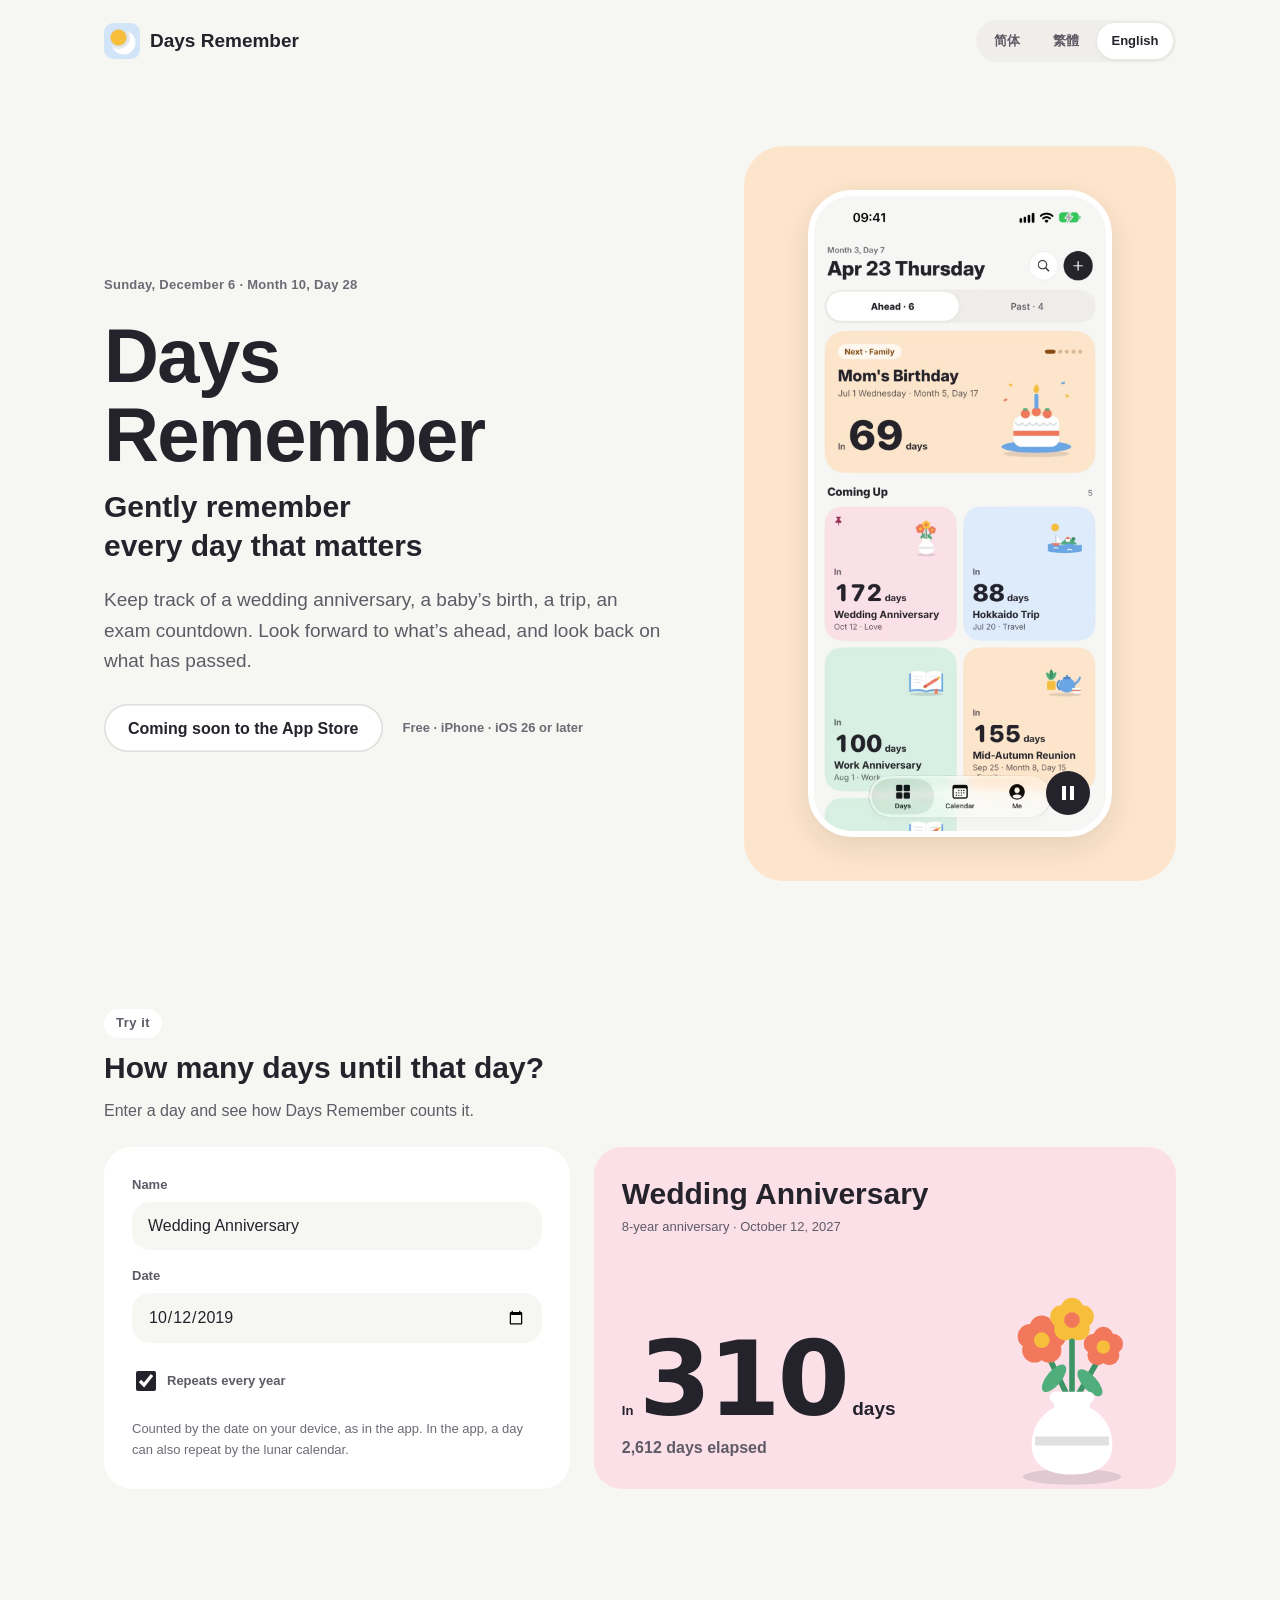
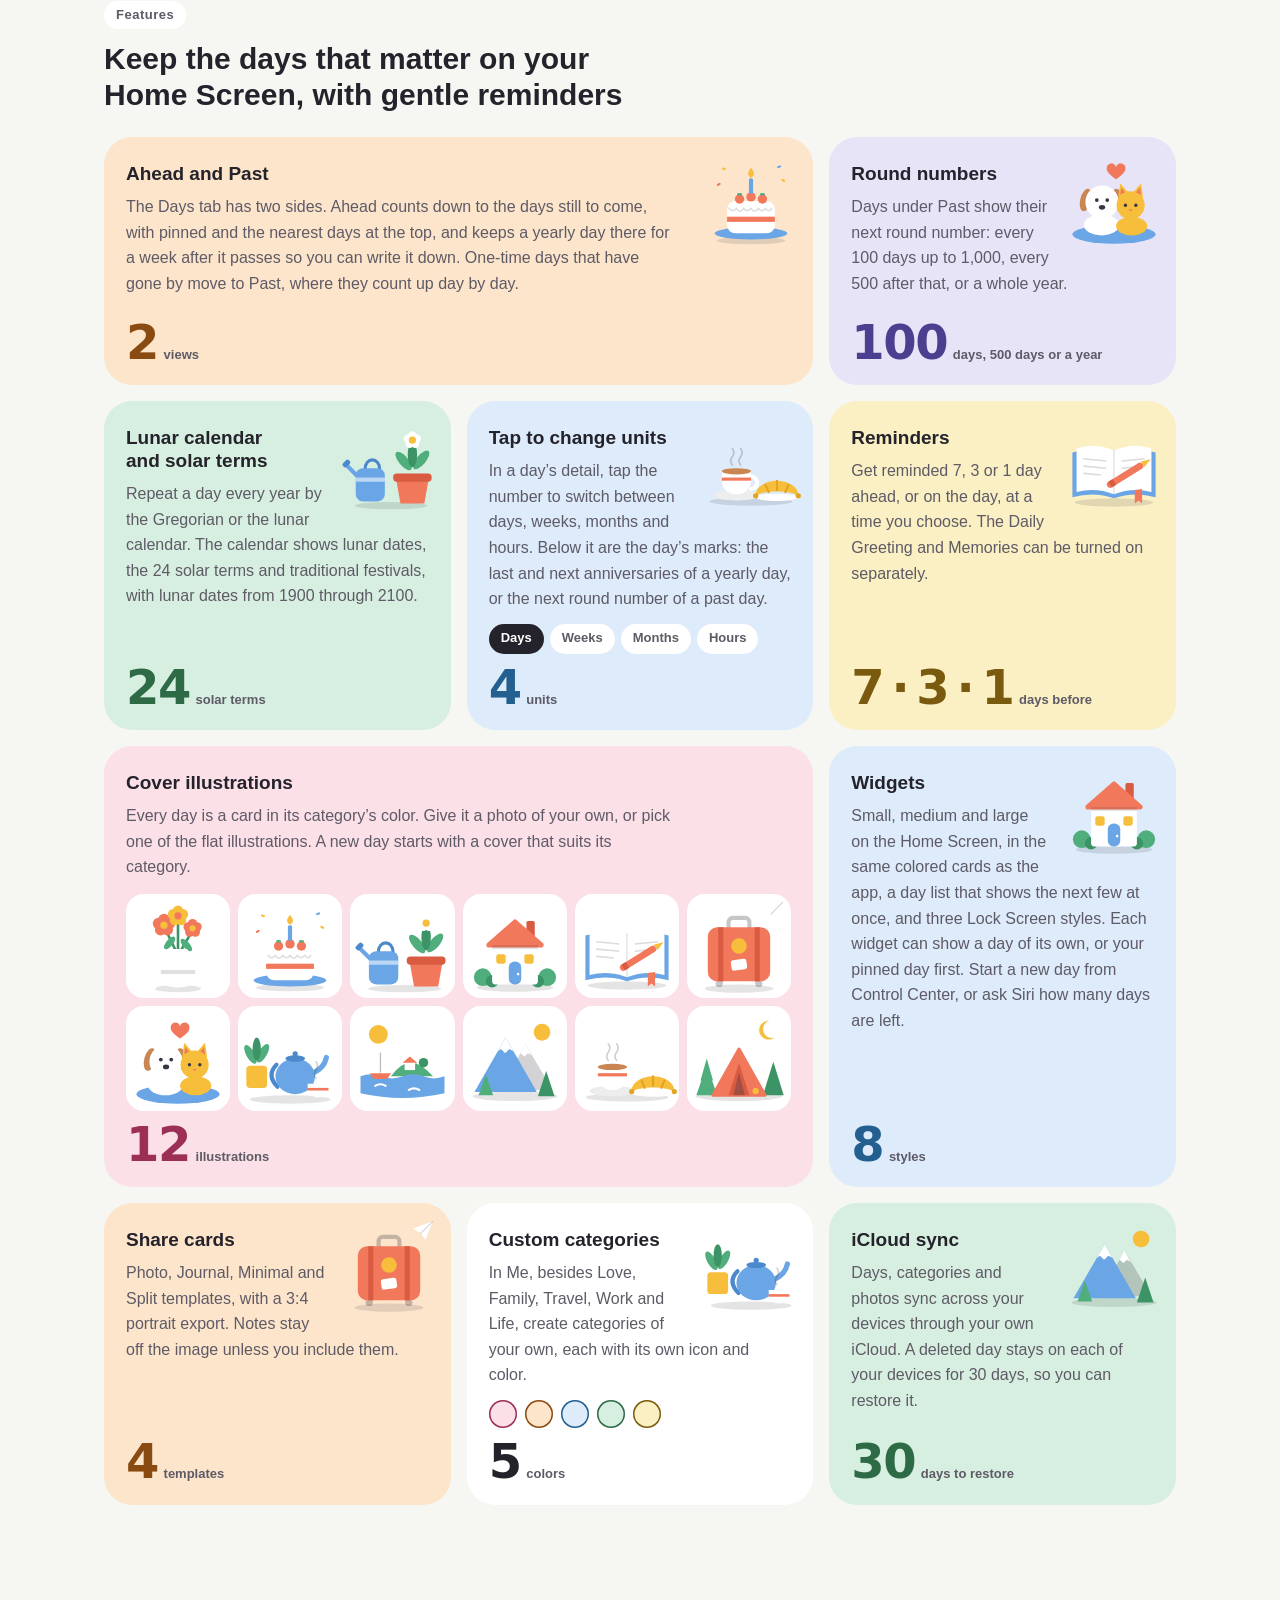
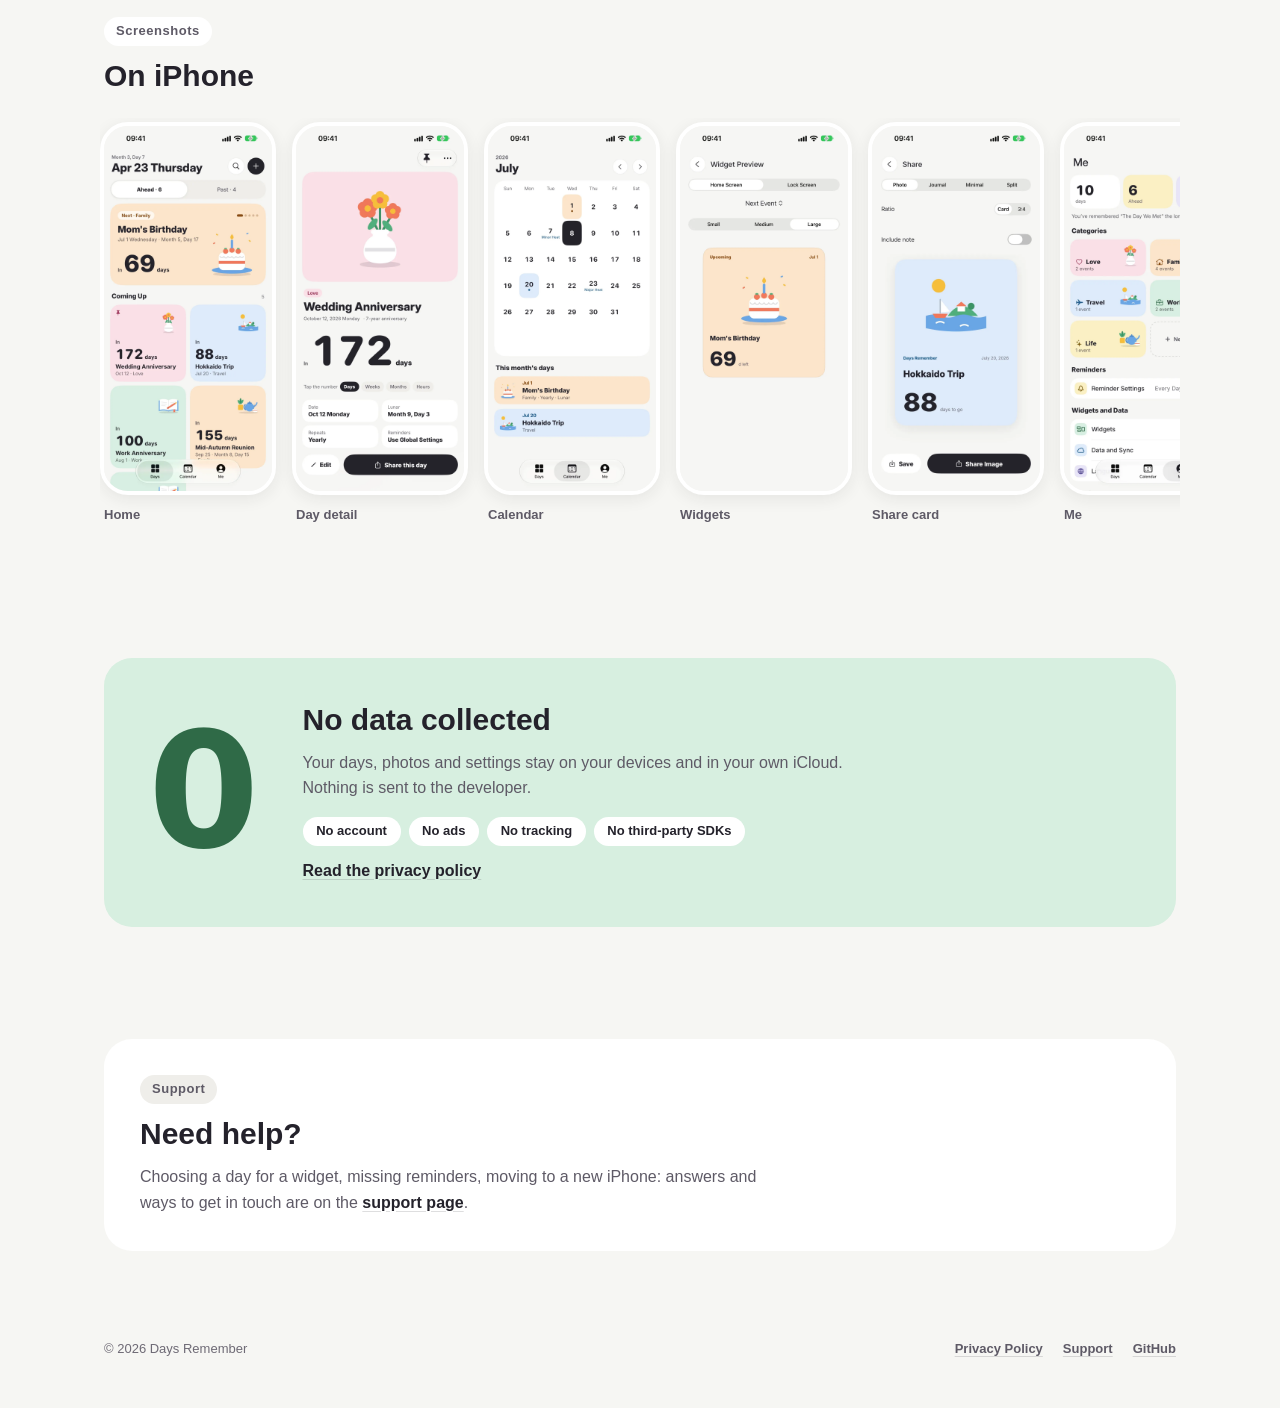
==== commit 5545ecd8: "revert(contacts): drop the Contacts birthday import Not wanted after all: the import screen, its ent" ====
--- a/docs/en/index.html
+++ b/docs/en/index.html
@@ -78,7 +78,6 @@
       "Reminders 7, 3 or 1 day ahead, or on the day",
       "Small, medium and large Home Screen widgets, a day list widget and three Lock Screen styles",
       "A Control Center button for a new day, and Siri answers how many days are left",
-      "Birthdays imported from Contacts, with lunar birthdays repeating by the lunar calendar",
       "Photo, Journal, Minimal and Split share card templates",
       "Custom categories",
       "Days, categories and photos sync through your own iCloud"
@@ -173,7 +172,7 @@
             <div class="tile-text">
               <img class="tile-art" src="../assets/covers/garden.svg" alt="A watering can and a potted plant" width="200" height="200" loading="lazy">
               <h3>Lunar calendar and solar terms</h3>
-              <p>Repeat a day every year by the Gregorian or the lunar calendar. The calendar shows lunar dates, the 24 solar terms and traditional festivals, with lunar dates from 1900 through 2100. Import your contacts’ birthdays in one go; lunar birthdays repeat by the lunar calendar too.</p>
+              <p>Repeat a day every year by the Gregorian or the lunar calendar. The calendar shows lunar dates, the 24 solar terms and traditional festivals, with lunar dates from 1900 through 2100.</p>
             </div>
             <p class="figure"><b>24</b><small>solar terms</small></p>
           </li>
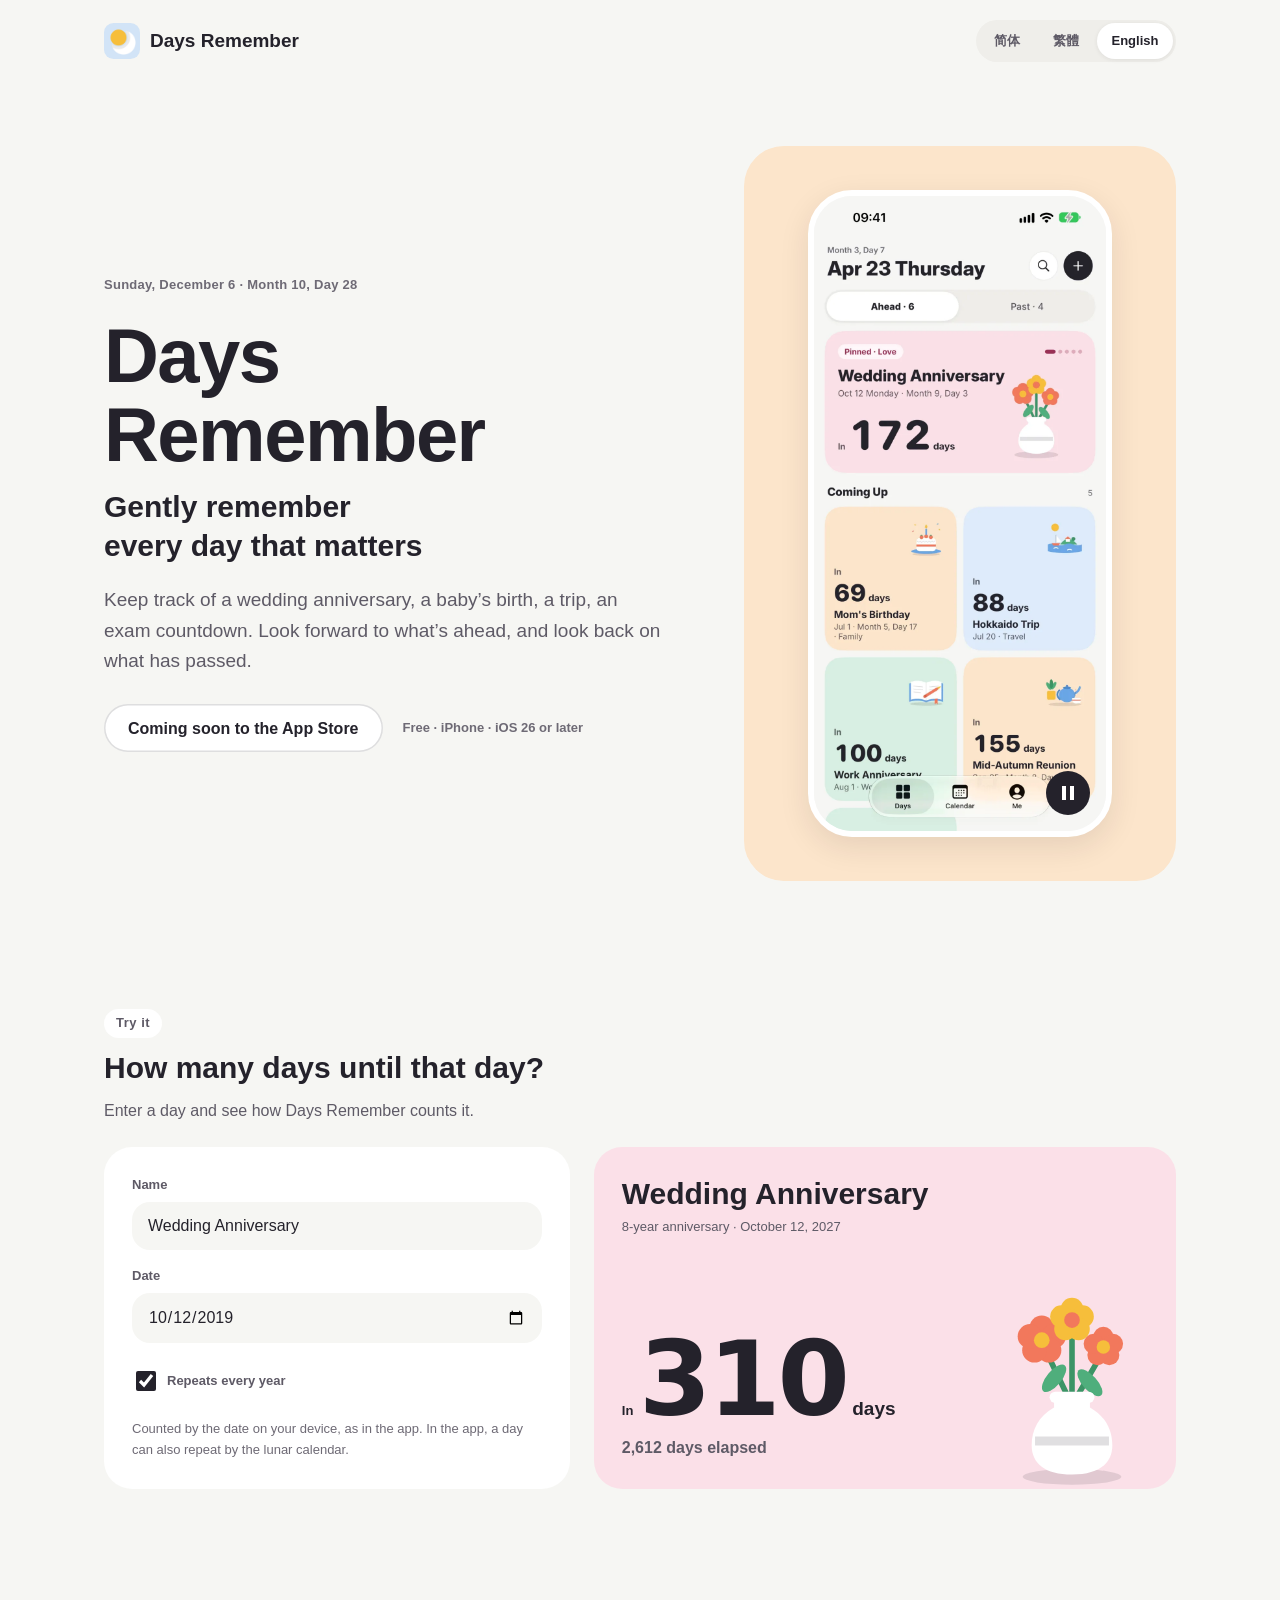
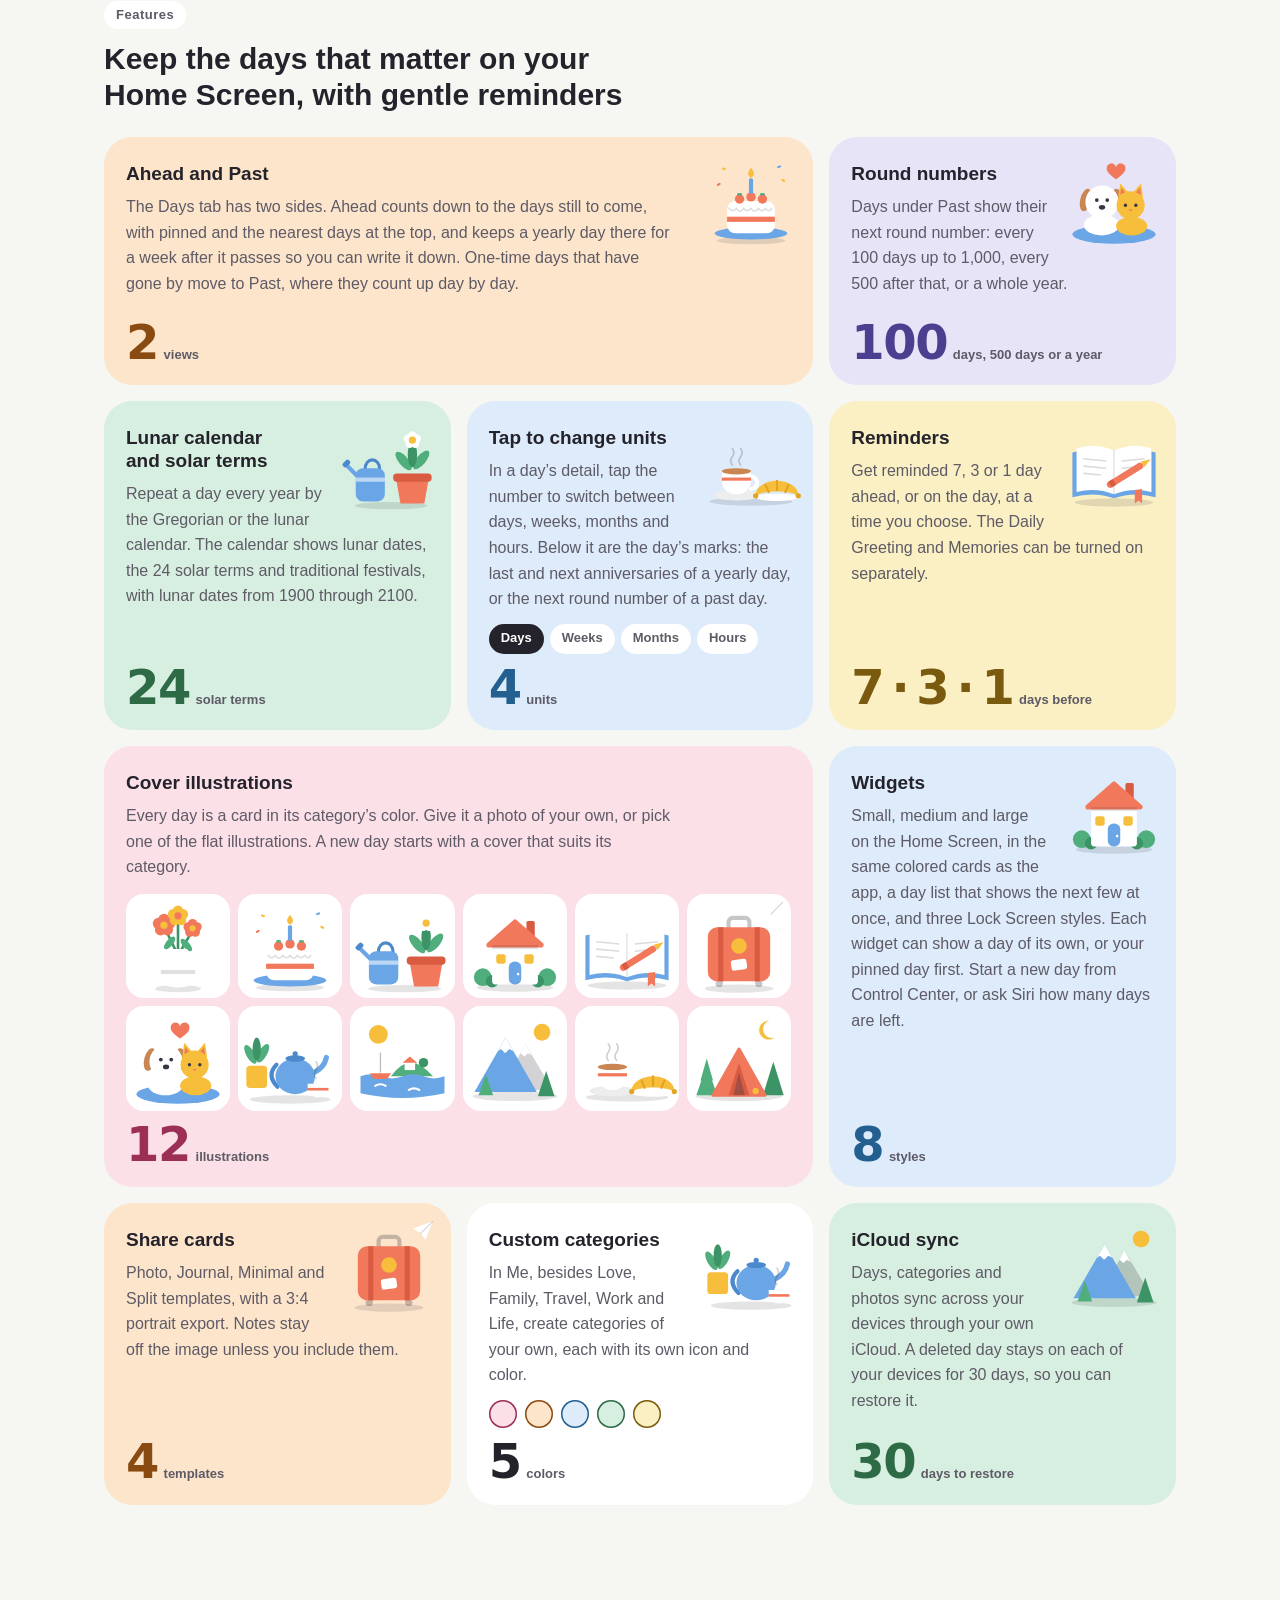
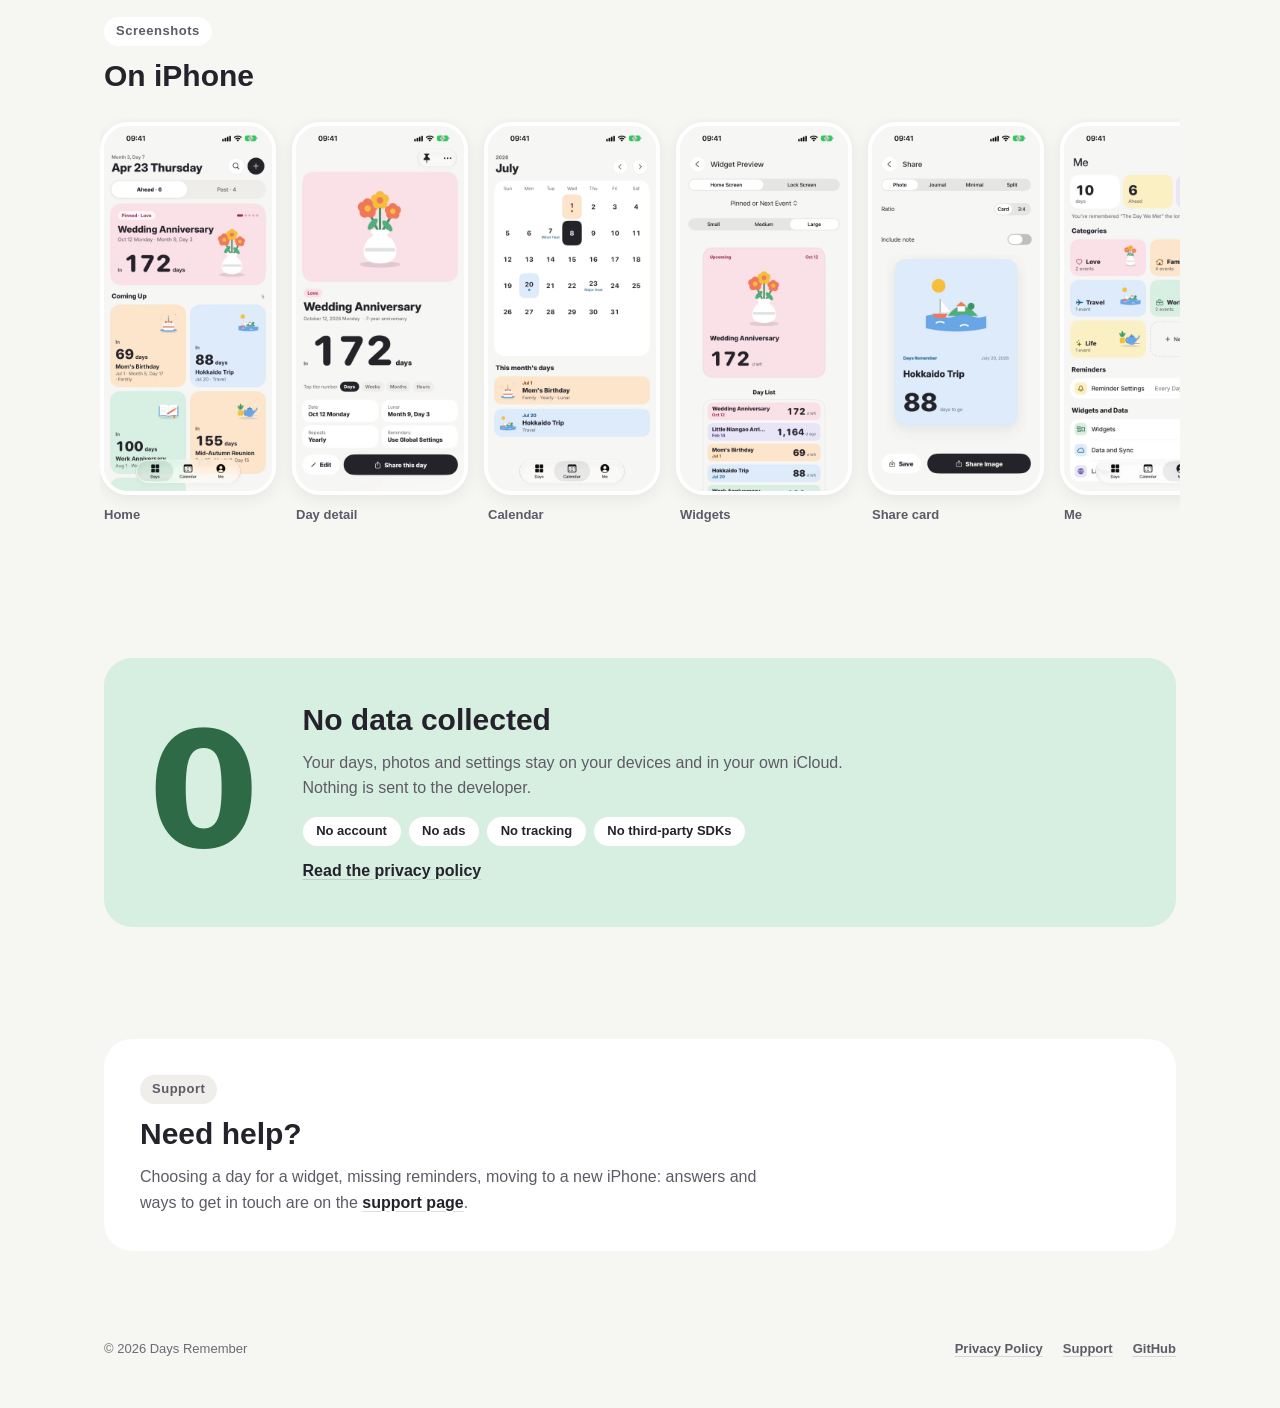
==== commit b45bb9b5: "docs: regenerate the screenshots, site images and share images The App Store screenshots and the sit" ====
--- a/docs/en/index.html
+++ b/docs/en/index.html
@@ -109,7 +109,7 @@
           </div>
         </div>
         <div class="hero-art">
-          <div class="phone"><img src="../assets/screens/en/01-home.webp" width="900" height="1956" alt="The Days tab in Days Remember, on Ahead: Mom’s Birthday is in 69 days, with the other days as colored cards below"></div>
+          <div class="phone"><img src="../assets/screens/en/01-home.webp" width="900" height="1956" alt="The Days tab in Days Remember, on Ahead: the pinned Wedding Anniversary is in 172 days, with the other days as colored cards below"></div>
         </div>
       </section>
 
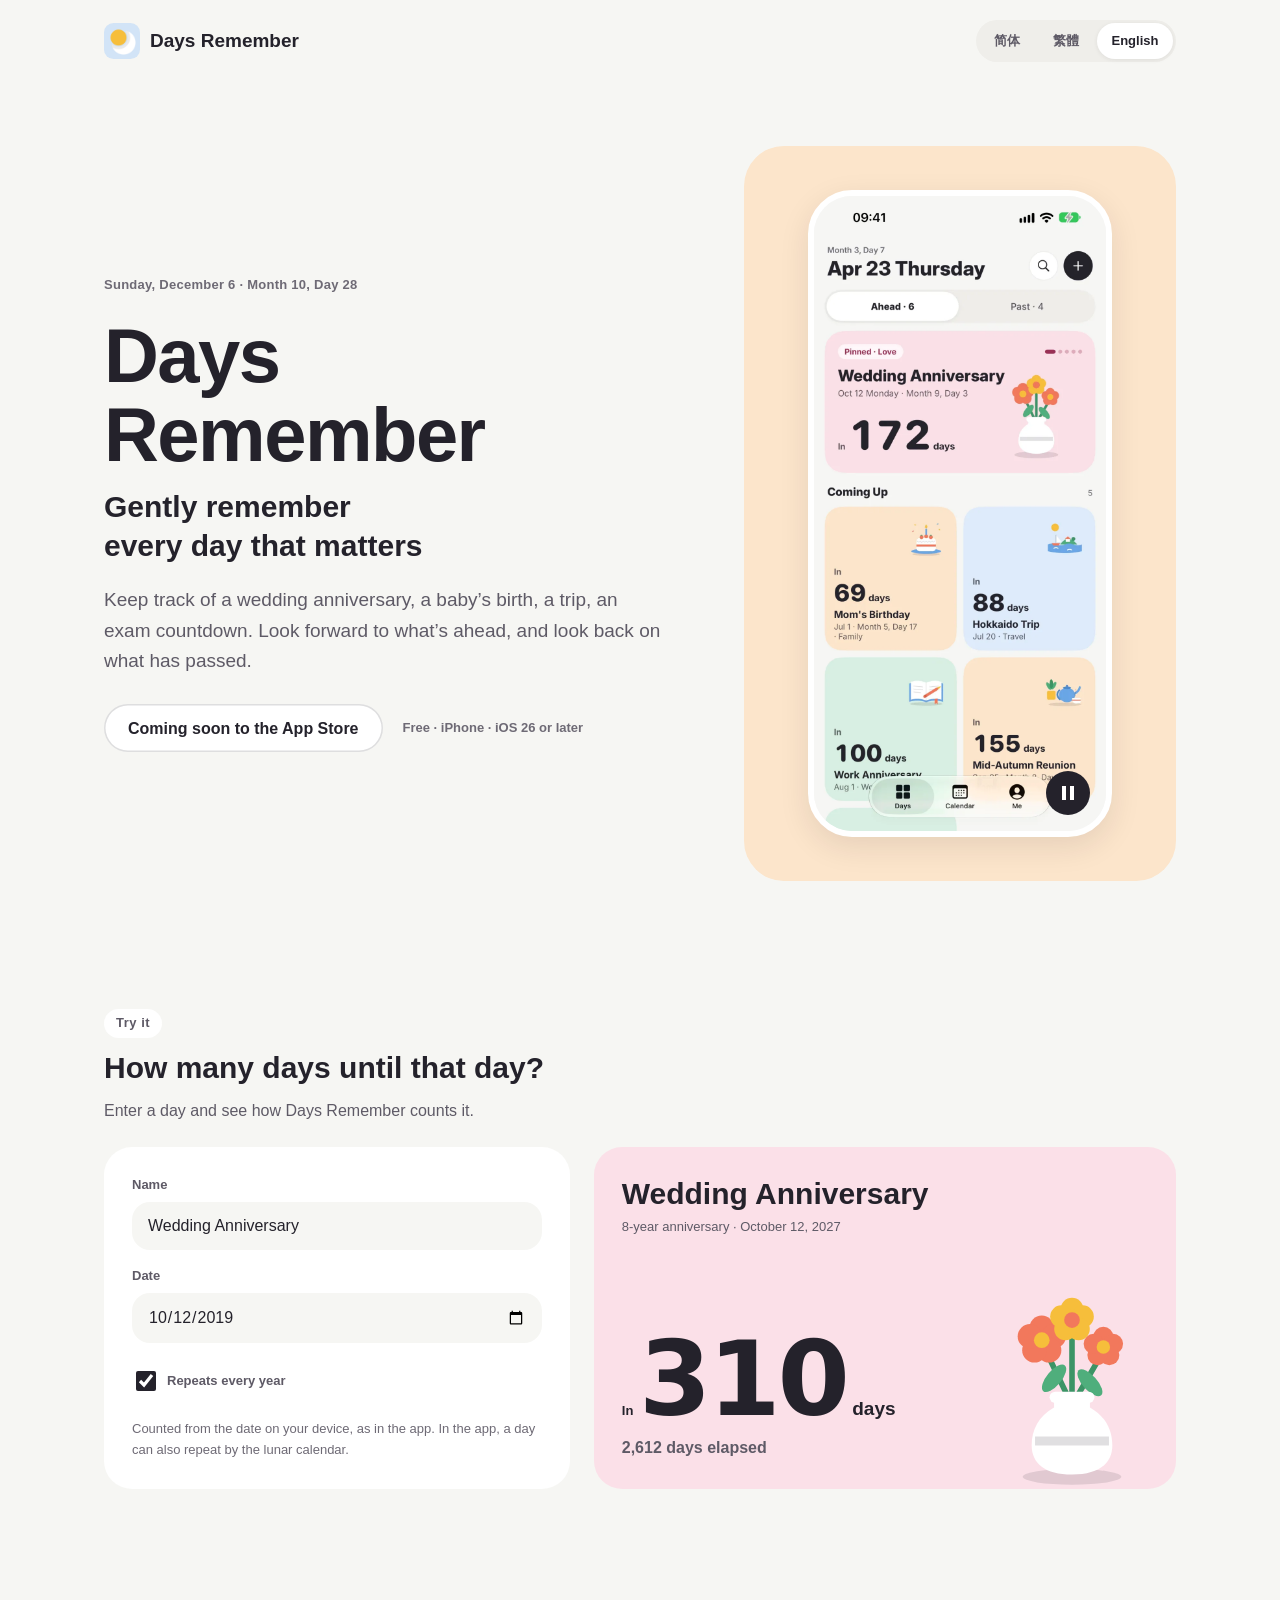
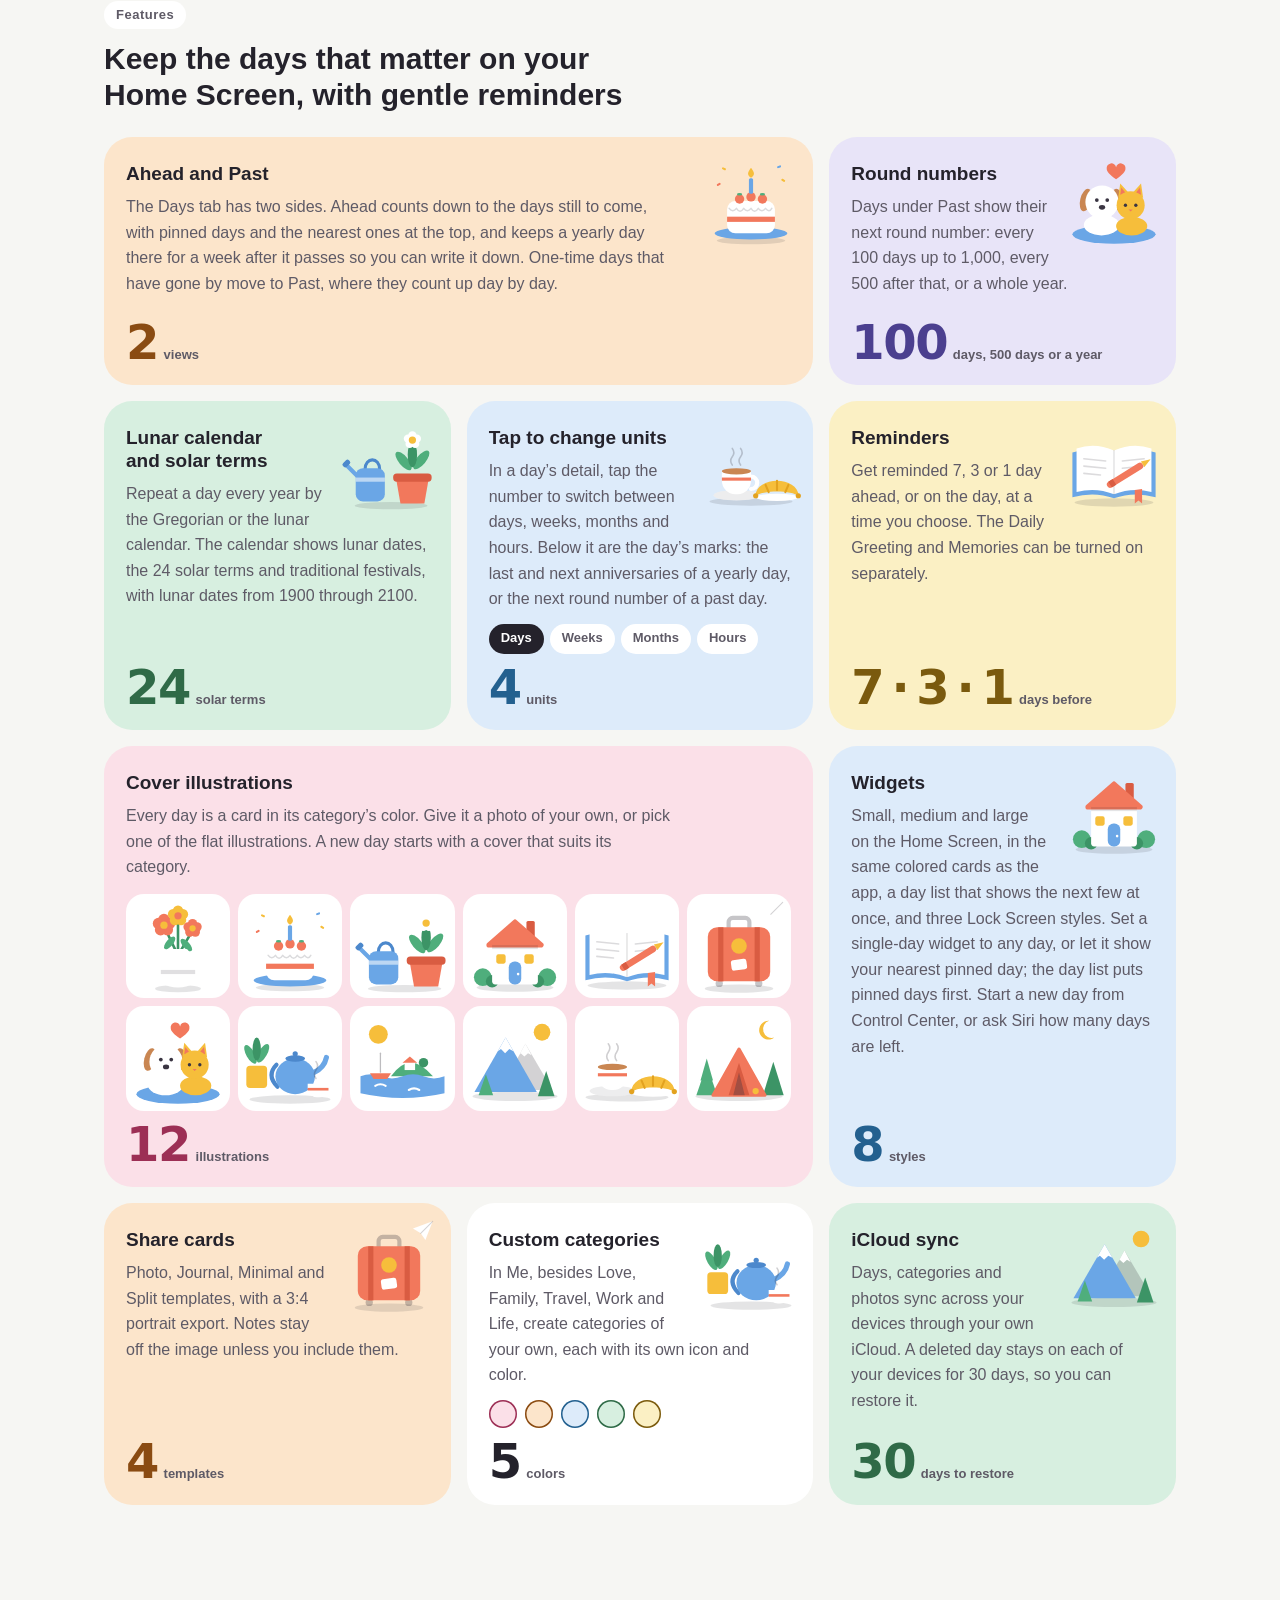
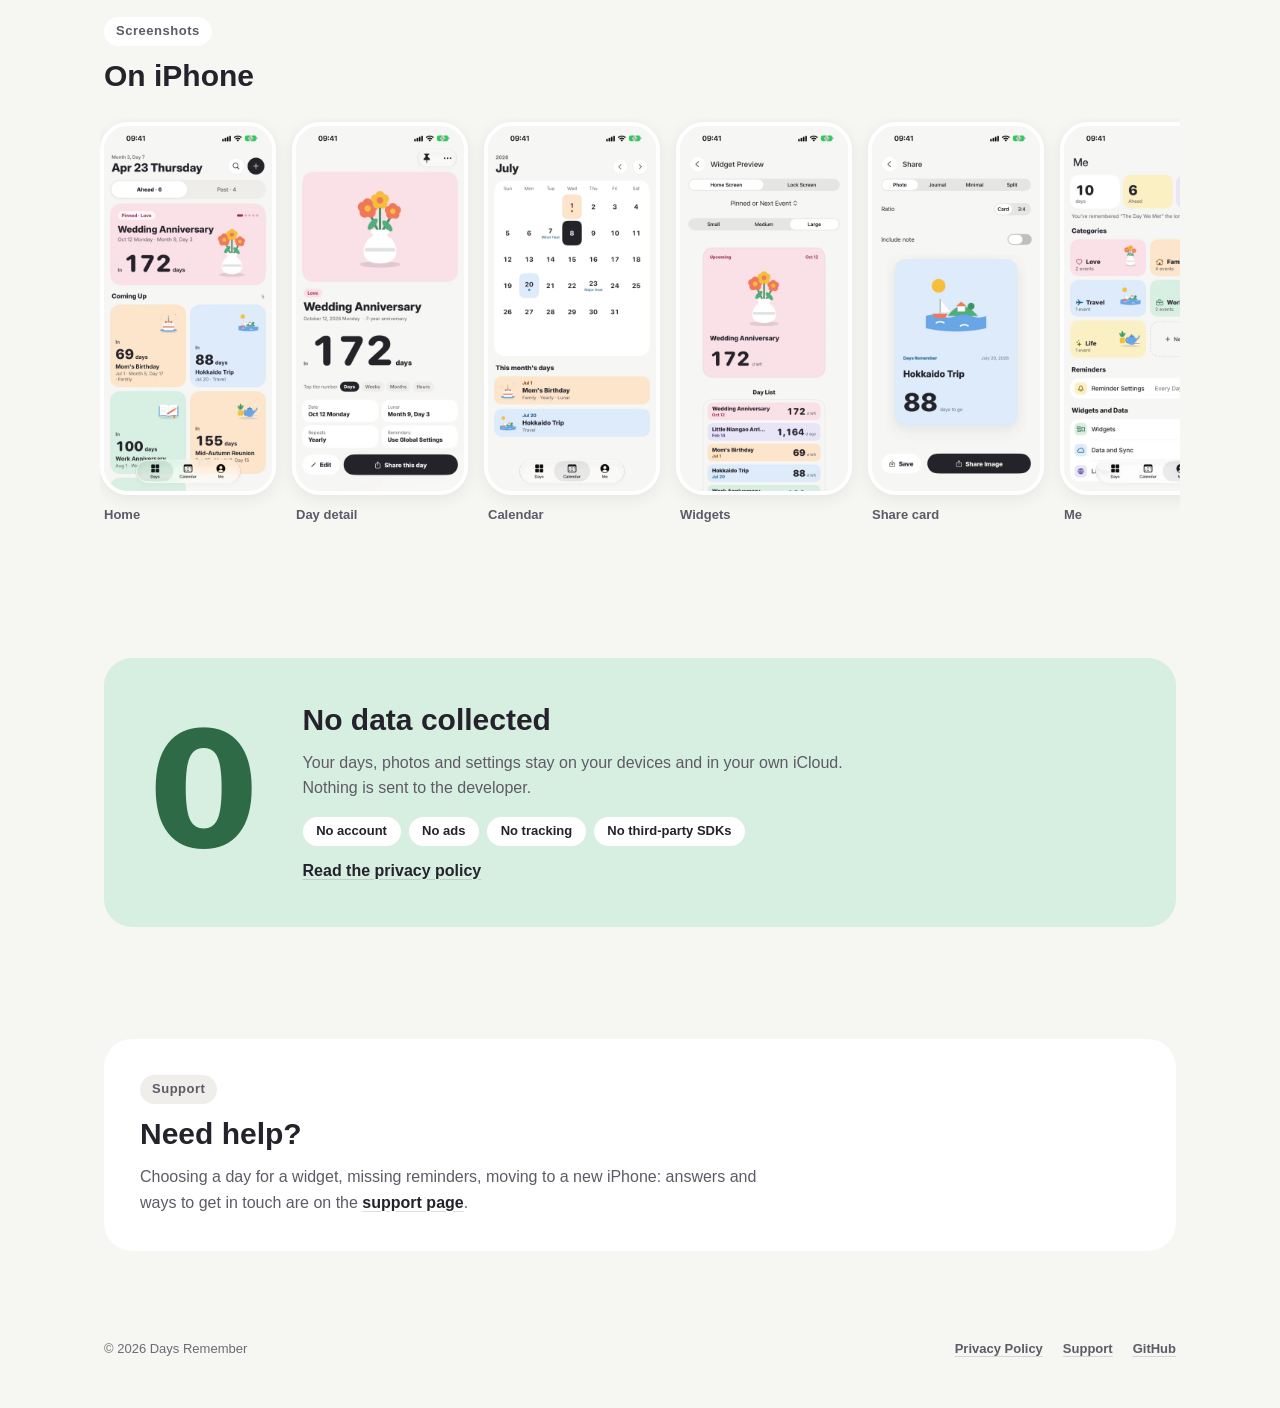
==== commit 01eccbc4: "docs: correct the widget, quick action and privacy claims - Only a single-day widget is set to a day" ====
--- a/docs/en/index.html
+++ b/docs/en/index.html
@@ -4,7 +4,7 @@
   <meta charset="utf-8">
   <meta name="viewport" content="width=device-width, initial-scale=1, viewport-fit=cover">
   <title>Days Remember – Anniversary &amp; Countdown App for iPhone</title>
-  <meta name="description" content="Days Remember is a free iPhone app for anniversaries and countdowns, with lunar birthdays and solar terms, reminders ahead of time, Home and Lock Screen widgets, and iCloud sync. No ads, and no data collected.">
+  <meta name="description" content="Days Remember is a free iPhone app for anniversaries and countdowns, with lunar-calendar birthdays and anniversaries, solar terms, reminders ahead of time, Home and Lock Screen widgets, and iCloud sync. No ads, and no data collected.">
   <meta name="theme-color" content="#F6F6F3">
   <link rel="canonical" href="https://days.gooday.dev/en/">
   <link rel="alternate" hreflang="zh-Hans" href="https://days.gooday.dev/">
@@ -12,12 +12,12 @@
   <link rel="alternate" hreflang="en" href="https://days.gooday.dev/en/">
   <link rel="alternate" hreflang="x-default" href="https://days.gooday.dev/">
   <meta property="og:type" content="website">
-  <meta property="og:site_name" content="时光 · Days Remember">
+  <meta property="og:site_name" content="Days Remember">
   <meta property="og:locale" content="en_US">
   <meta property="og:locale:alternate" content="zh_CN">
   <meta property="og:locale:alternate" content="zh_TW">
   <meta property="og:title" content="Days Remember – Anniversary &amp; Countdown App for iPhone">
-  <meta property="og:description" content="Days Remember is a free iPhone app for anniversaries and countdowns, with lunar birthdays and solar terms, reminders ahead of time, Home and Lock Screen widgets, and iCloud sync. No ads, and no data collected.">
+  <meta property="og:description" content="Days Remember is a free iPhone app for anniversaries and countdowns, with lunar-calendar birthdays and anniversaries, solar terms, reminders ahead of time, Home and Lock Screen widgets, and iCloud sync. No ads, and no data collected.">
   <meta property="og:url" content="https://days.gooday.dev/en/">
   <meta property="og:image" content="https://days.gooday.dev/assets/og/en.jpg">
   <meta property="og:image:width" content="1200">
@@ -25,7 +25,7 @@
   <meta property="og:image:alt" content="The Days Remember icon and app screenshots: Ahead, Past and a day’s detail">
   <meta name="twitter:card" content="summary_large_image">
   <meta name="twitter:title" content="Days Remember – Anniversary &amp; Countdown App for iPhone">
-  <meta name="twitter:description" content="Days Remember is a free iPhone app for anniversaries and countdowns, with lunar birthdays and solar terms, reminders ahead of time, Home and Lock Screen widgets, and iCloud sync. No ads, and no data collected.">
+  <meta name="twitter:description" content="Days Remember is a free iPhone app for anniversaries and countdowns, with lunar-calendar birthdays and anniversaries, solar terms, reminders ahead of time, Home and Lock Screen widgets, and iCloud sync. No ads, and no data collected.">
   <meta name="twitter:image" content="https://days.gooday.dev/assets/og/en.jpg">
   <meta name="twitter:image:alt" content="The Days Remember icon and app screenshots: Ahead, Past and a day’s detail">
   <!-- After release: add <meta name="apple-itunes-app" content="app-id=…"> with the real App Store ID, and replace “Coming soon to the App Store” on the page with the download link. -->
@@ -48,7 +48,7 @@
     "@id": "https://days.gooday.dev/en/#app",
     "name": "Days Remember",
     "alternateName": "时光",
-    "description": "Days Remember is a free iPhone app for anniversaries and countdowns, with lunar birthdays and solar terms, reminders ahead of time, Home and Lock Screen widgets, and iCloud sync. No ads, and no data collected.",
+    "description": "Days Remember is a free iPhone app for anniversaries and countdowns, with lunar-calendar birthdays and anniversaries, solar terms, reminders ahead of time, Home and Lock Screen widgets, and iCloud sync. No ads, and no data collected.",
     "url": "https://days.gooday.dev/en/",
     "inLanguage": "en",
     "image": "https://days.gooday.dev/assets/icon-512.png",
@@ -132,7 +132,7 @@
             <label class="check" for="demo-recurring">
               <input id="demo-recurring" type="checkbox" checked>Repeats every year
             </label>
-            <p class="demo-note">Counted by the date on your device, as in the app. In the app, a day can also repeat by the lunar calendar.</p>
+            <p class="demo-note">Counted from the date on your device, as in the app. In the app, a day can also repeat by the lunar calendar.</p>
           </form>
           <div class="day-card tone-rose reveal" data-demo-card aria-live="polite">
             <img class="cover" src="../assets/covers/flowers.svg" alt="A vase of flowers" width="200" height="200">
@@ -156,7 +156,7 @@
             <div class="tile-text">
               <img class="tile-art" src="../assets/covers/celebration.svg" alt="A birthday cake with a candle" width="200" height="200" loading="lazy">
               <h3>Ahead and Past</h3>
-              <p>The Days tab has two sides. Ahead counts down to the days still to come, with pinned and the nearest days at the top, and keeps a yearly day there for a week after it passes so you can write it down. One-time days that have gone by move to Past, where they count up day by day.</p>
+              <p>The Days tab has two sides. Ahead counts down to the days still to come, with pinned days and the nearest ones at the top, and keeps a yearly day there for a week after it passes so you can write it down. One-time days that have gone by move to Past, where they count up day by day.</p>
             </div>
             <p class="figure"><b>2</b><small>views</small></p>
           </li>
@@ -218,7 +218,7 @@
             <div class="tile-text">
               <img class="tile-art" src="../assets/covers/homecoming.svg" alt="A small house with a red roof" width="200" height="200" loading="lazy">
               <h3>Widgets</h3>
-              <p>Small, medium and large on the Home Screen, in the same colored cards as the app, a day list that shows the next few at once, and three Lock Screen styles. Each widget can show a day of its own, or your pinned day first. Start a new day from Control Center, or ask Siri how many days are left.</p>
+              <p>Small, medium and large on the Home Screen, in the same colored cards as the app, a day list that shows the next few at once, and three Lock Screen styles. Set a single-day widget to any day, or let it show your nearest pinned day; the day list puts pinned days first. Start a new day from Control Center, or ask Siri how many days are left.</p>
             </div>
             <p class="figure"><b>8</b><small>styles</small></p>
           </li>
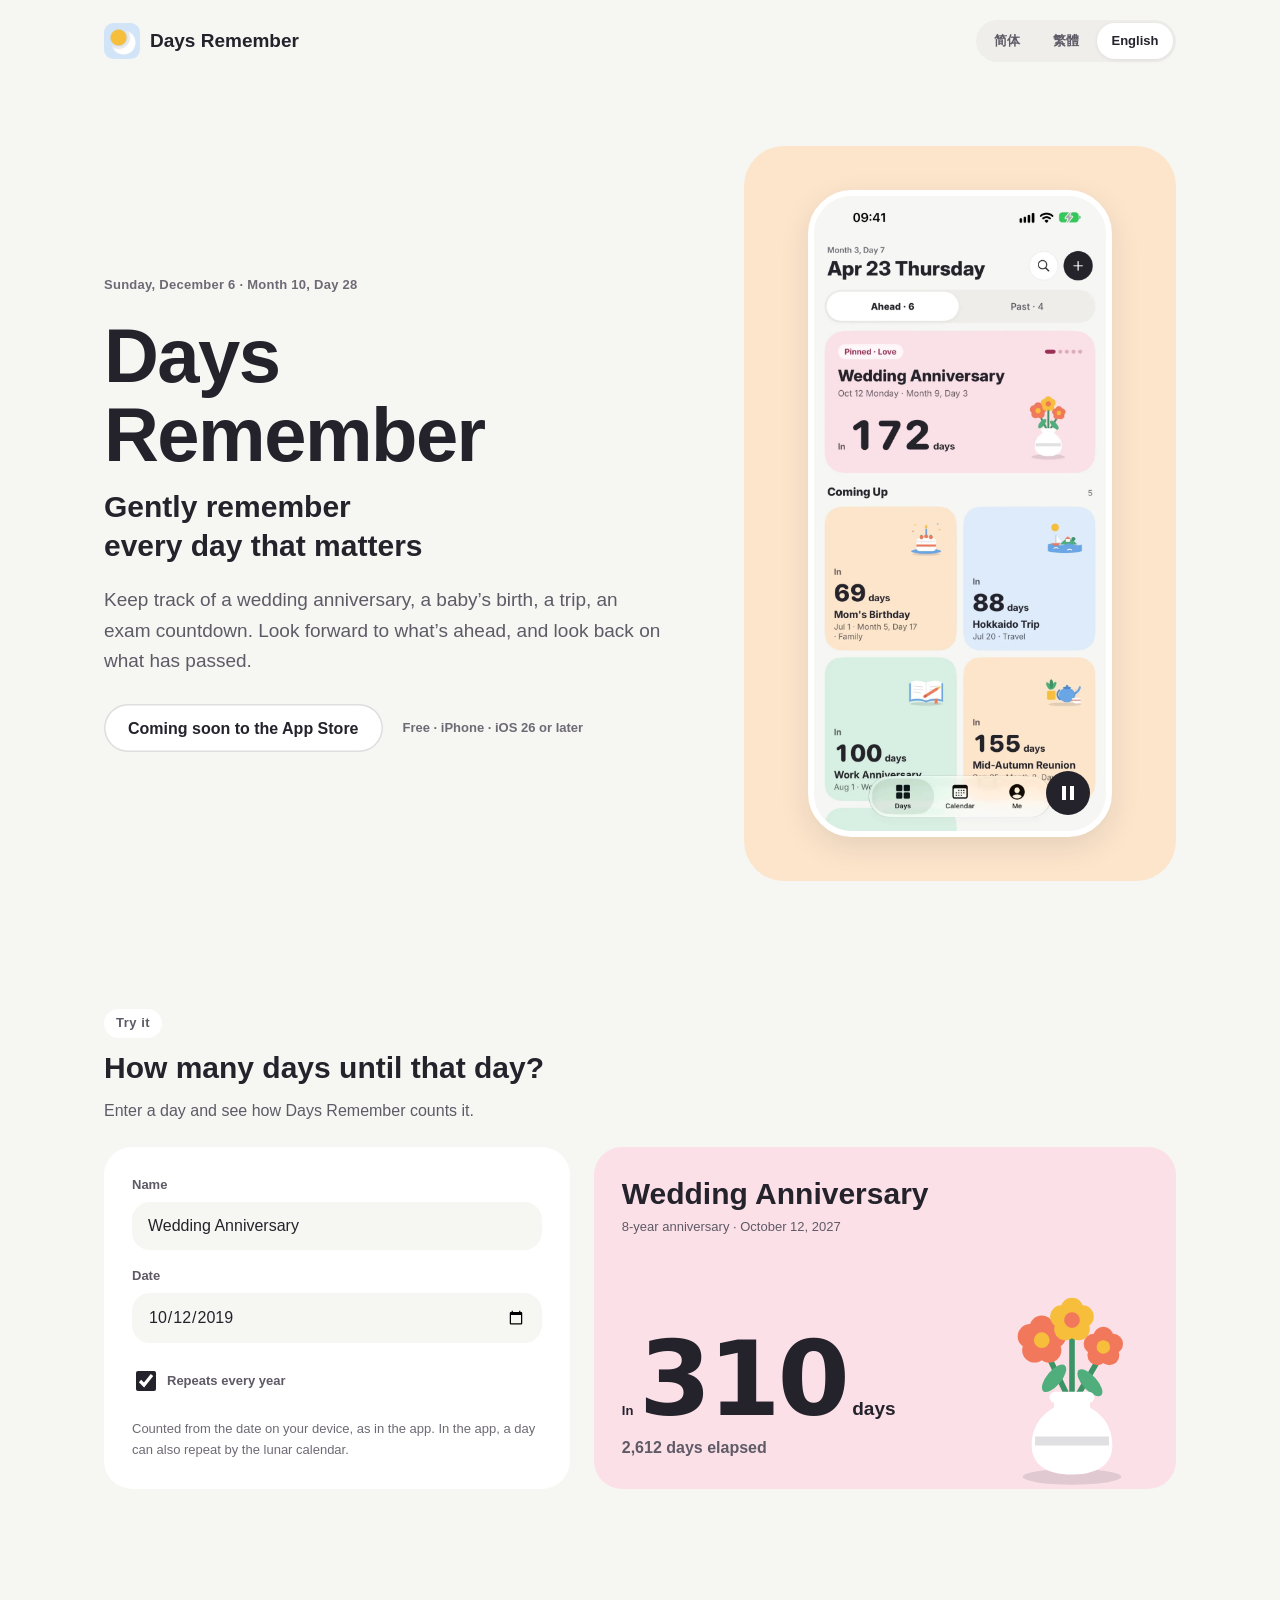
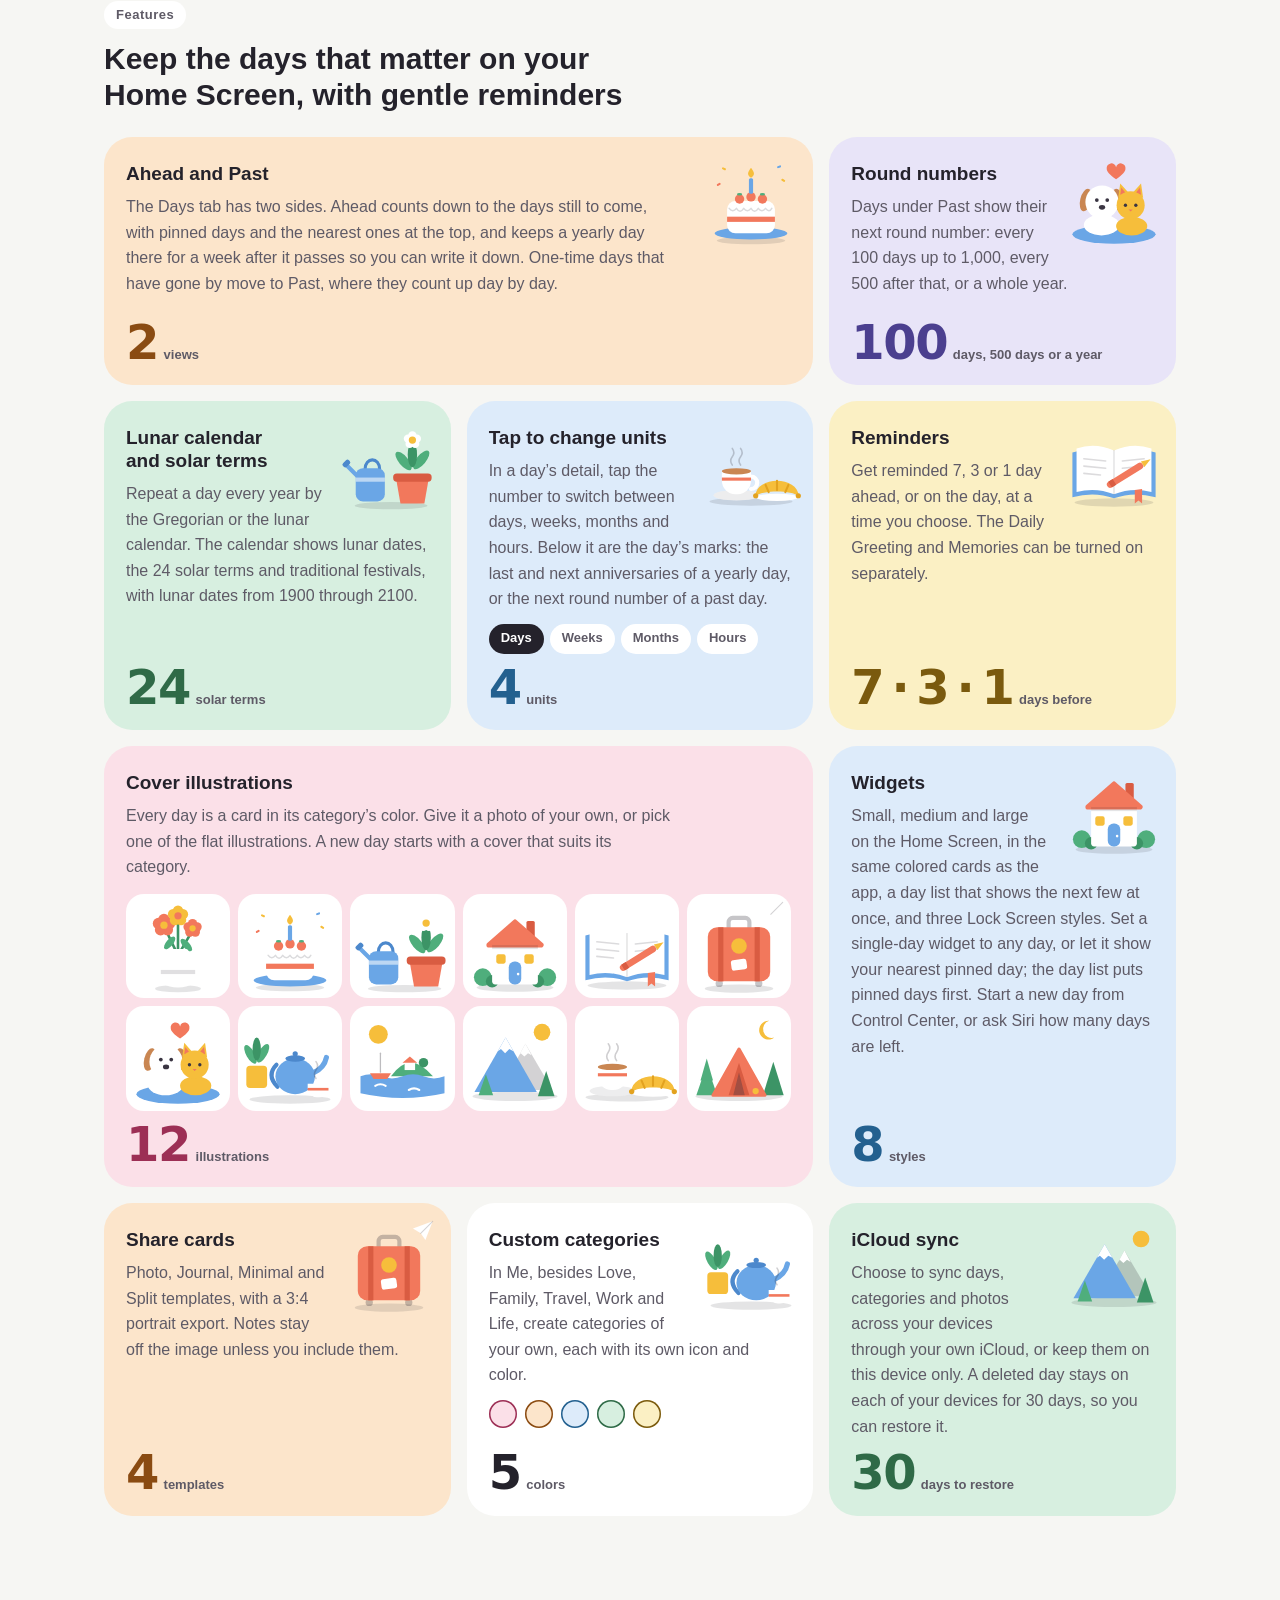
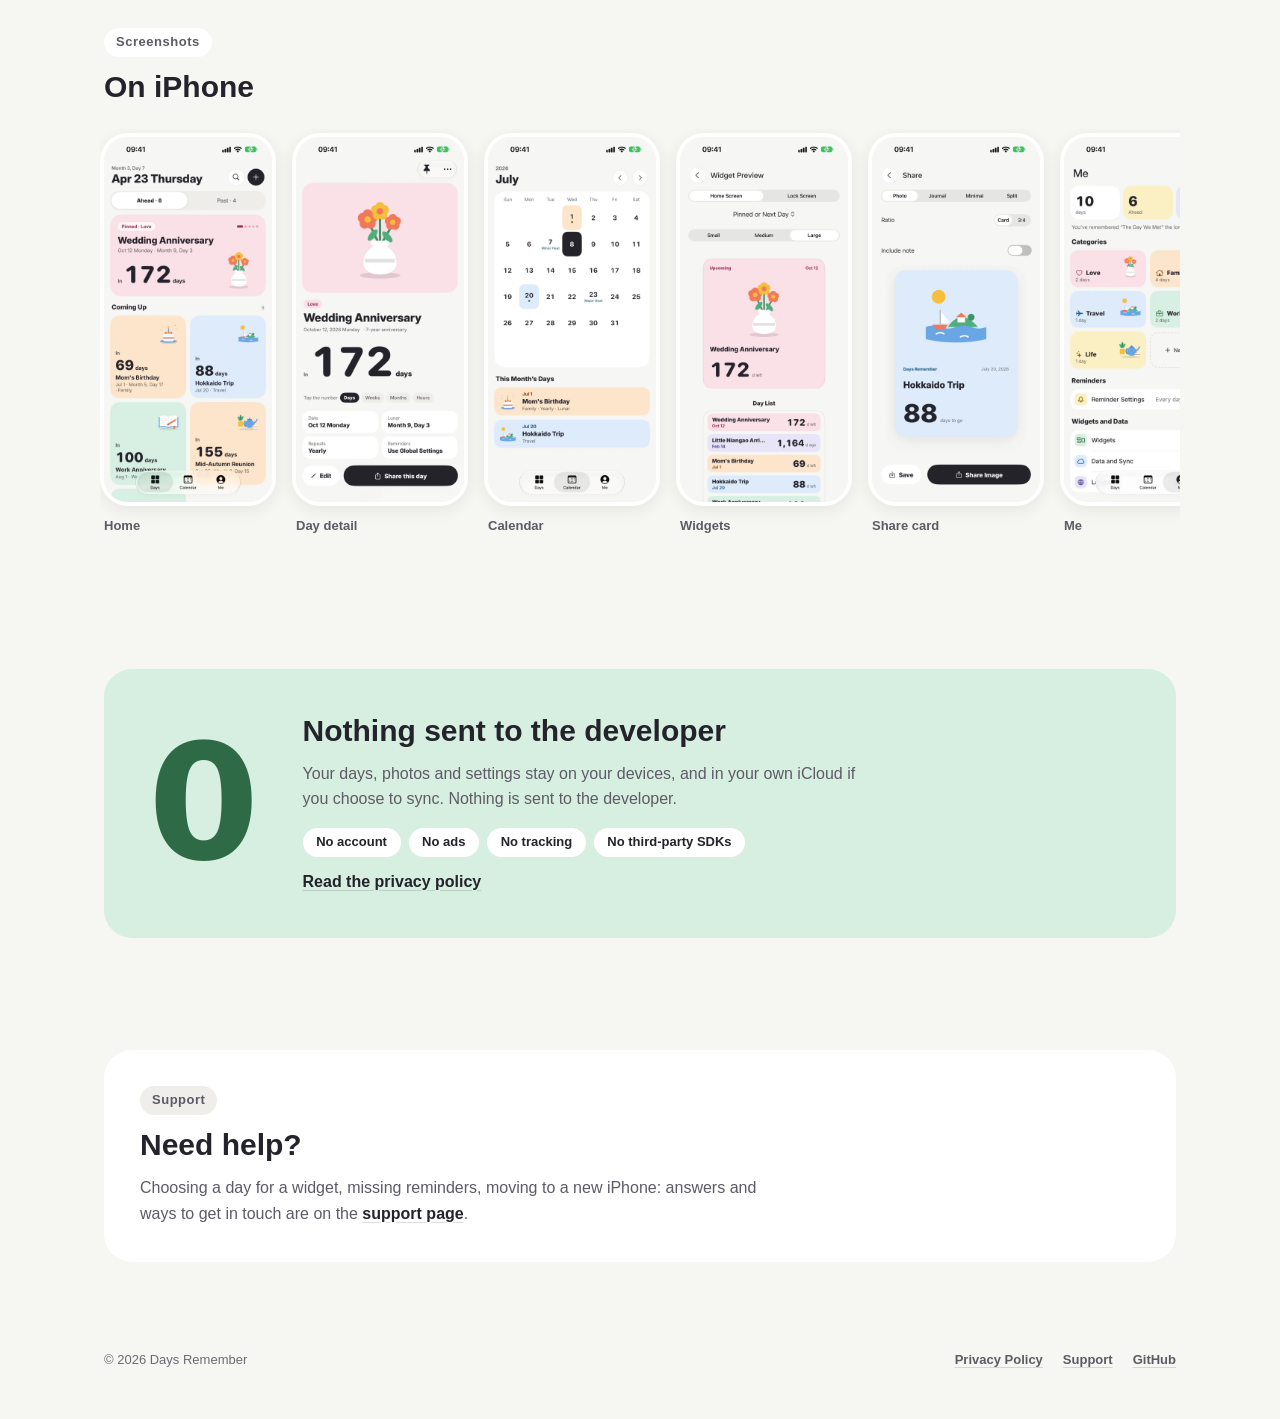
==== commit 97caa19d: "docs(privacy): describe the sync choice, every copy kept and how to delete it The policy says the ap" ====
--- a/docs/en/index.html
+++ b/docs/en/index.html
@@ -243,7 +243,7 @@
             <div class="tile-text">
               <img class="tile-art" src="../assets/covers/mountains.svg" alt="Snowy mountains under the sun" width="200" height="200" loading="lazy">
               <h3>iCloud sync</h3>
-              <p>Days, categories and photos sync across your devices through your own iCloud. A deleted day stays on each of your devices for 30 days, so you can restore it.</p>
+              <p>Choose to sync days, categories and photos across your devices through your own iCloud, or keep them on this device only. A deleted day stays on each of your devices for 30 days, so you can restore it.</p>
             </div>
             <p class="figure"><b>30</b><small>days to restore</small></p>
           </li>
@@ -270,8 +270,8 @@
         <div class="promise tone-mint reveal">
           <p class="figure"><b>0</b></p>
           <div class="promise-text">
-            <h2 id="privacy-heading">No data collected</h2>
-            <p>Your days, photos and settings stay on your devices and in your own iCloud. Nothing is sent to the developer.</p>
+            <h2 id="privacy-heading">Nothing sent to the developer</h2>
+            <p>Your days, photos and settings stay on your devices, and in your own iCloud if you choose to sync. Nothing is sent to the developer.</p>
             <ul><li>No account</li><li>No ads</li><li>No tracking</li><li>No third-party SDKs</li></ul>
             <p><a href="privacy/">Read the privacy policy</a></p>
           </div>
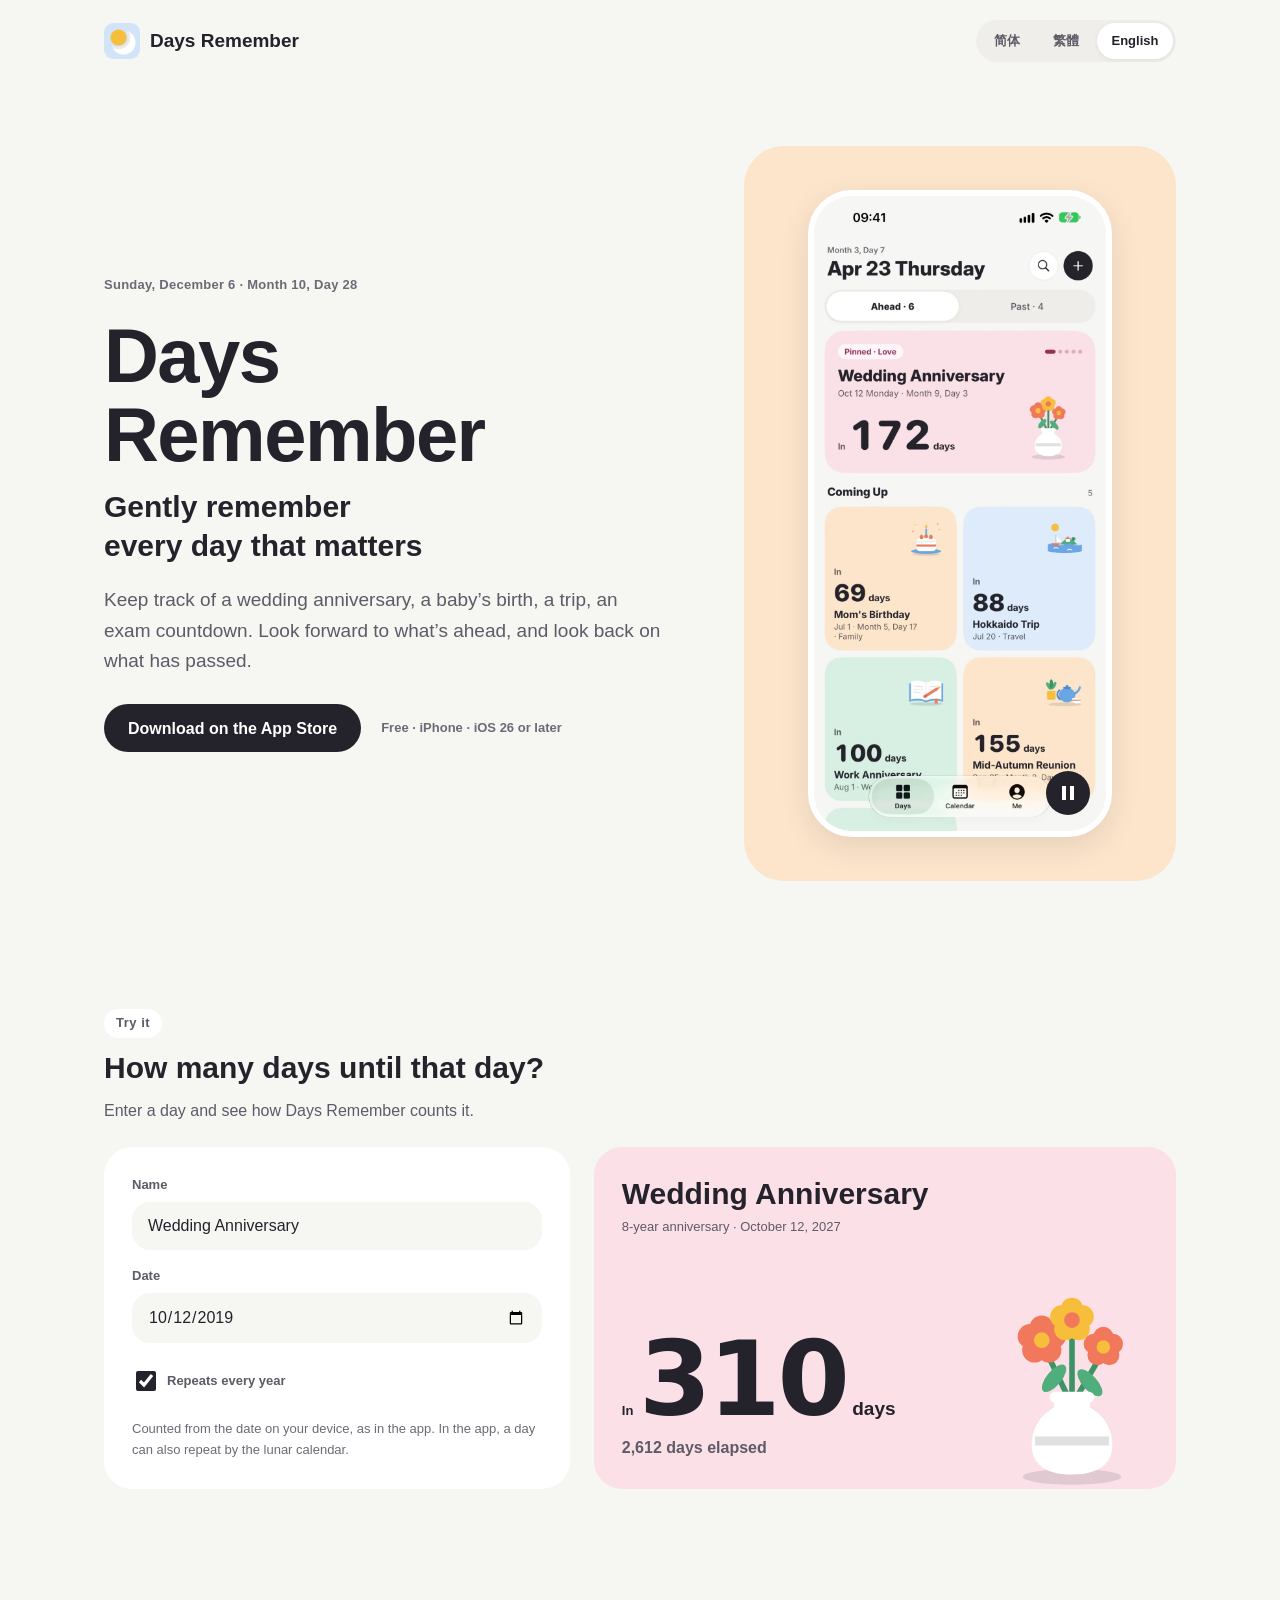
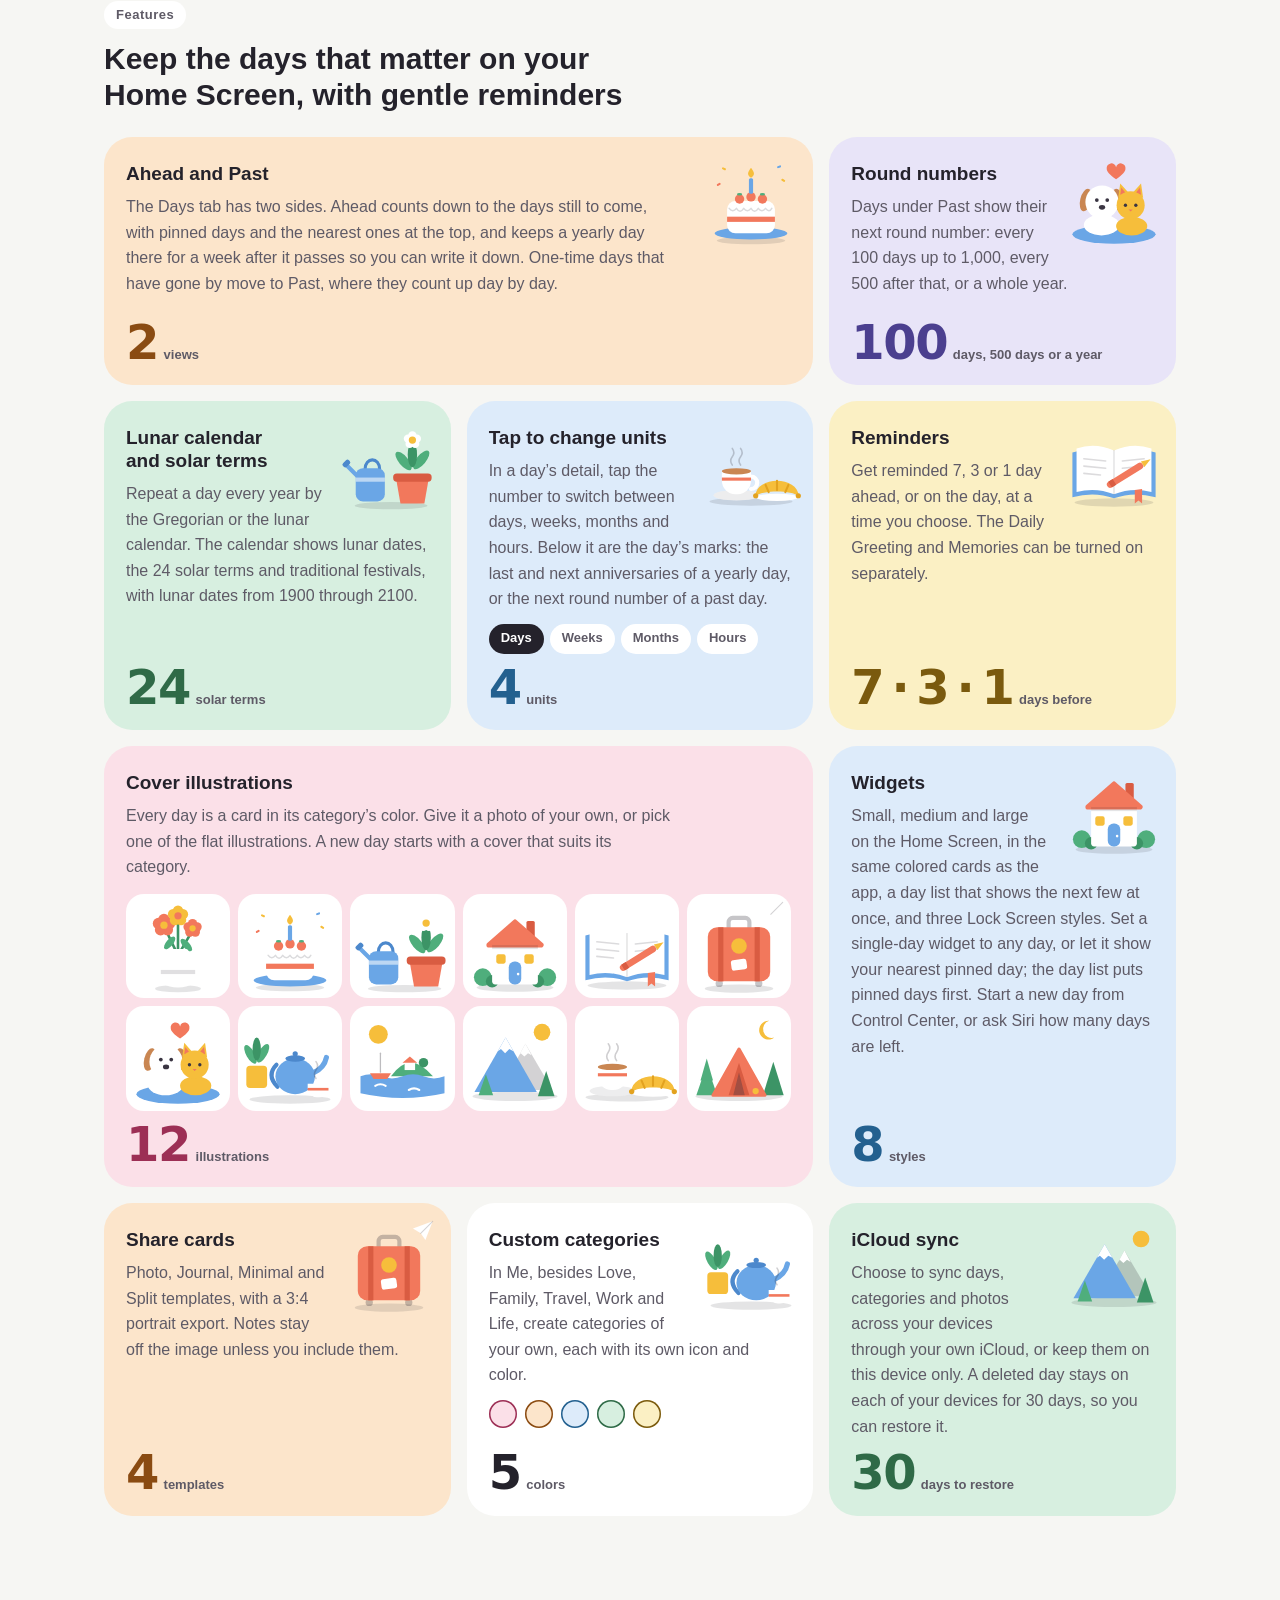
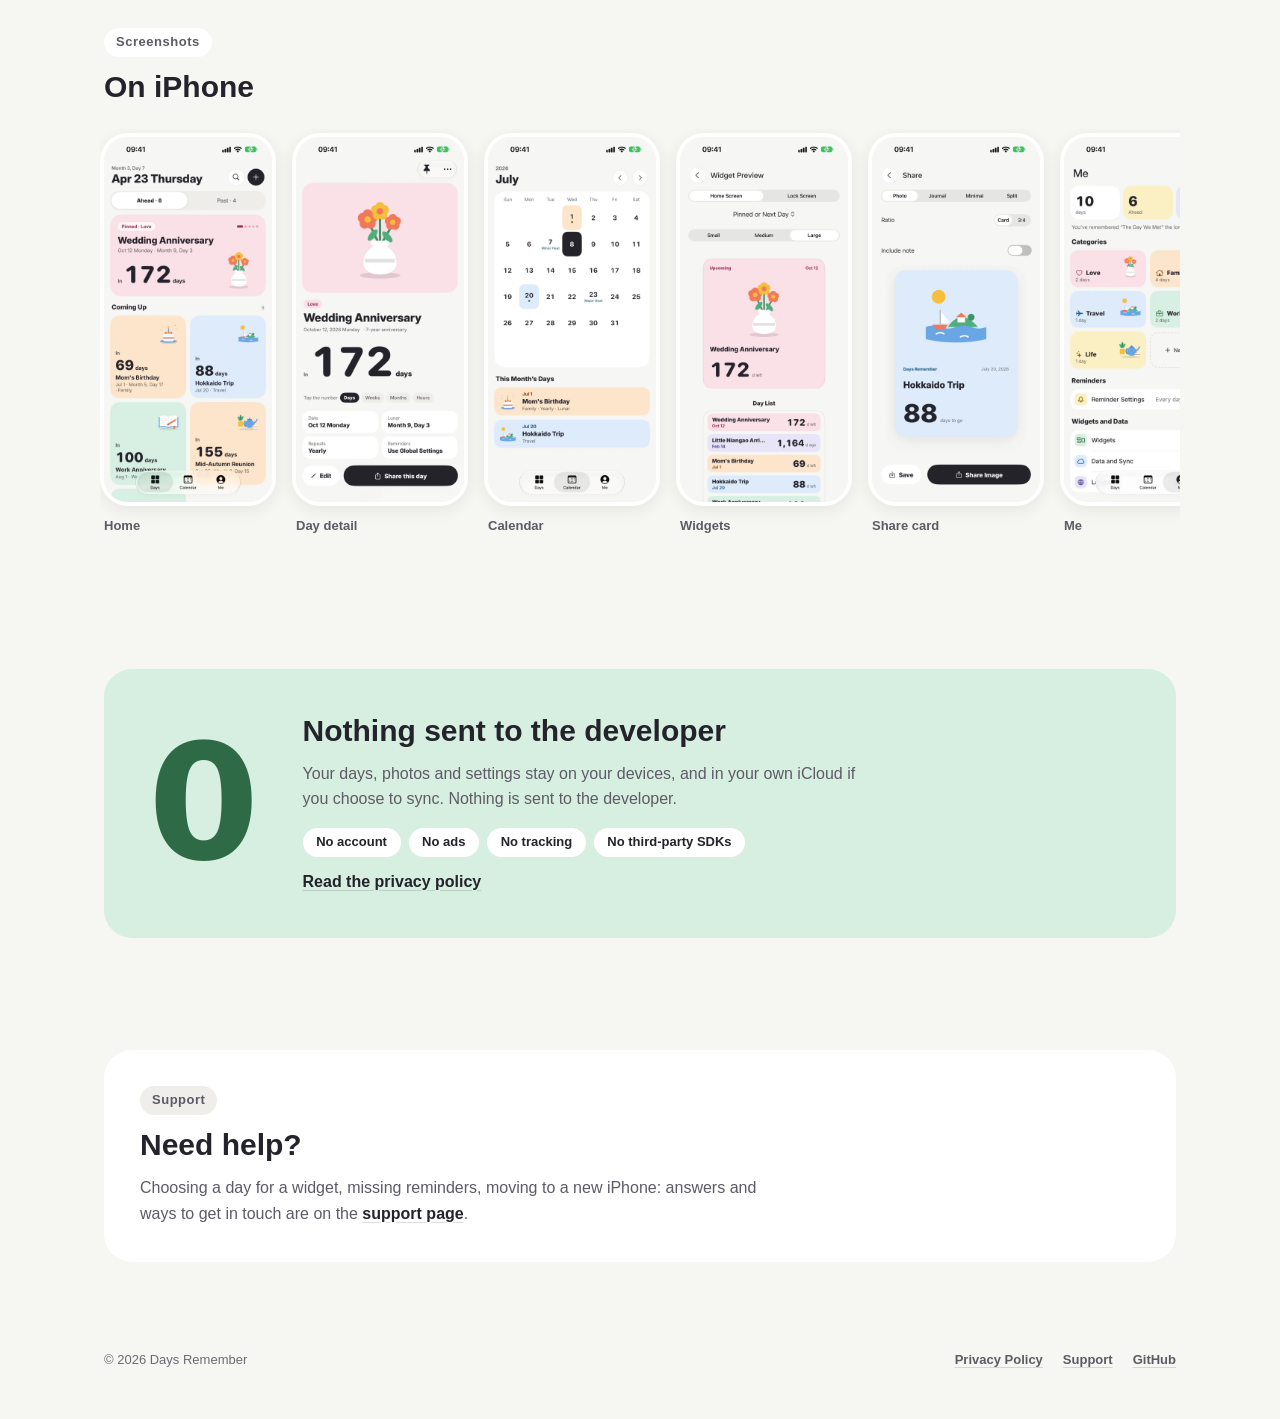
==== commit 8b2f8754: "docs: link the product pages to the App Store Days Remember is live (App Store ID 6826505500). Each " ====
--- a/docs/en/index.html
+++ b/docs/en/index.html
@@ -28,7 +28,7 @@
   <meta name="twitter:description" content="Days Remember is a free iPhone app for anniversaries and countdowns, with lunar-calendar birthdays and anniversaries, solar terms, reminders ahead of time, Home and Lock Screen widgets, and iCloud sync. No ads, and no data collected.">
   <meta name="twitter:image" content="https://days.gooday.dev/assets/og/en.jpg">
   <meta name="twitter:image:alt" content="The Days Remember icon and app screenshots: Ahead, Past and a day’s detail">
-  <!-- After release: add <meta name="apple-itunes-app" content="app-id=…"> with the real App Store ID, and replace “Coming soon to the App Store” on the page with the download link. -->
+  <meta name="apple-itunes-app" content="app-id=6826505500">
   <link rel="icon" href="../assets/icon-180.png">
   <link rel="apple-touch-icon" href="../assets/icon-180.png">
   <link rel="stylesheet" href="../assets/site.css">
@@ -57,6 +57,7 @@
     "availableOnDevice": "iPhone",
     "applicationCategory": "LifestyleApplication",
     "isAccessibleForFree": true,
+    "downloadUrl": "https://apps.apple.com/app/id6826505500",
     "offers": {
       "@type": "Offer",
       "price": "0",
@@ -103,8 +104,7 @@
           <h1>Days Remember<span>Gently remember every day that matters</span></h1>
           <p class="lead">Keep track of a wedding anniversary, a baby’s birth, a trip, an exam countdown. Look forward to what’s ahead, and look back on what has passed.</p>
           <div class="cta-row">
-            <!-- After release, replace with the App Store link: <a class="cta" href="https://apps.apple.com/app/id…">Download on the App Store</a> -->
-            <span class="cta is-soon">Coming soon to the App Store</span>
+            <a class="cta" href="https://apps.apple.com/app/id6826505500">Download on the App Store</a>
             <span class="requirements">Free · iPhone · iOS 26 or later</span>
           </div>
         </div>
--- a/docs/assets/site.css
+++ b/docs/assets/site.css
@@ -168,8 +168,6 @@
   font-weight: 800;
   text-decoration: none;
 }
-/* Not a link until release, so it isn't drawn as the app's ink action. */
-.cta.is-soon { background: var(--card); color: var(--ink); box-shadow: inset 0 0 0 1.5px var(--hairline-strong); }
 .requirements { color: var(--muted); font-size: var(--step--1); font-weight: 600; }
 
 /* The home screen on an apricot card, as a day sits on its category colour. */
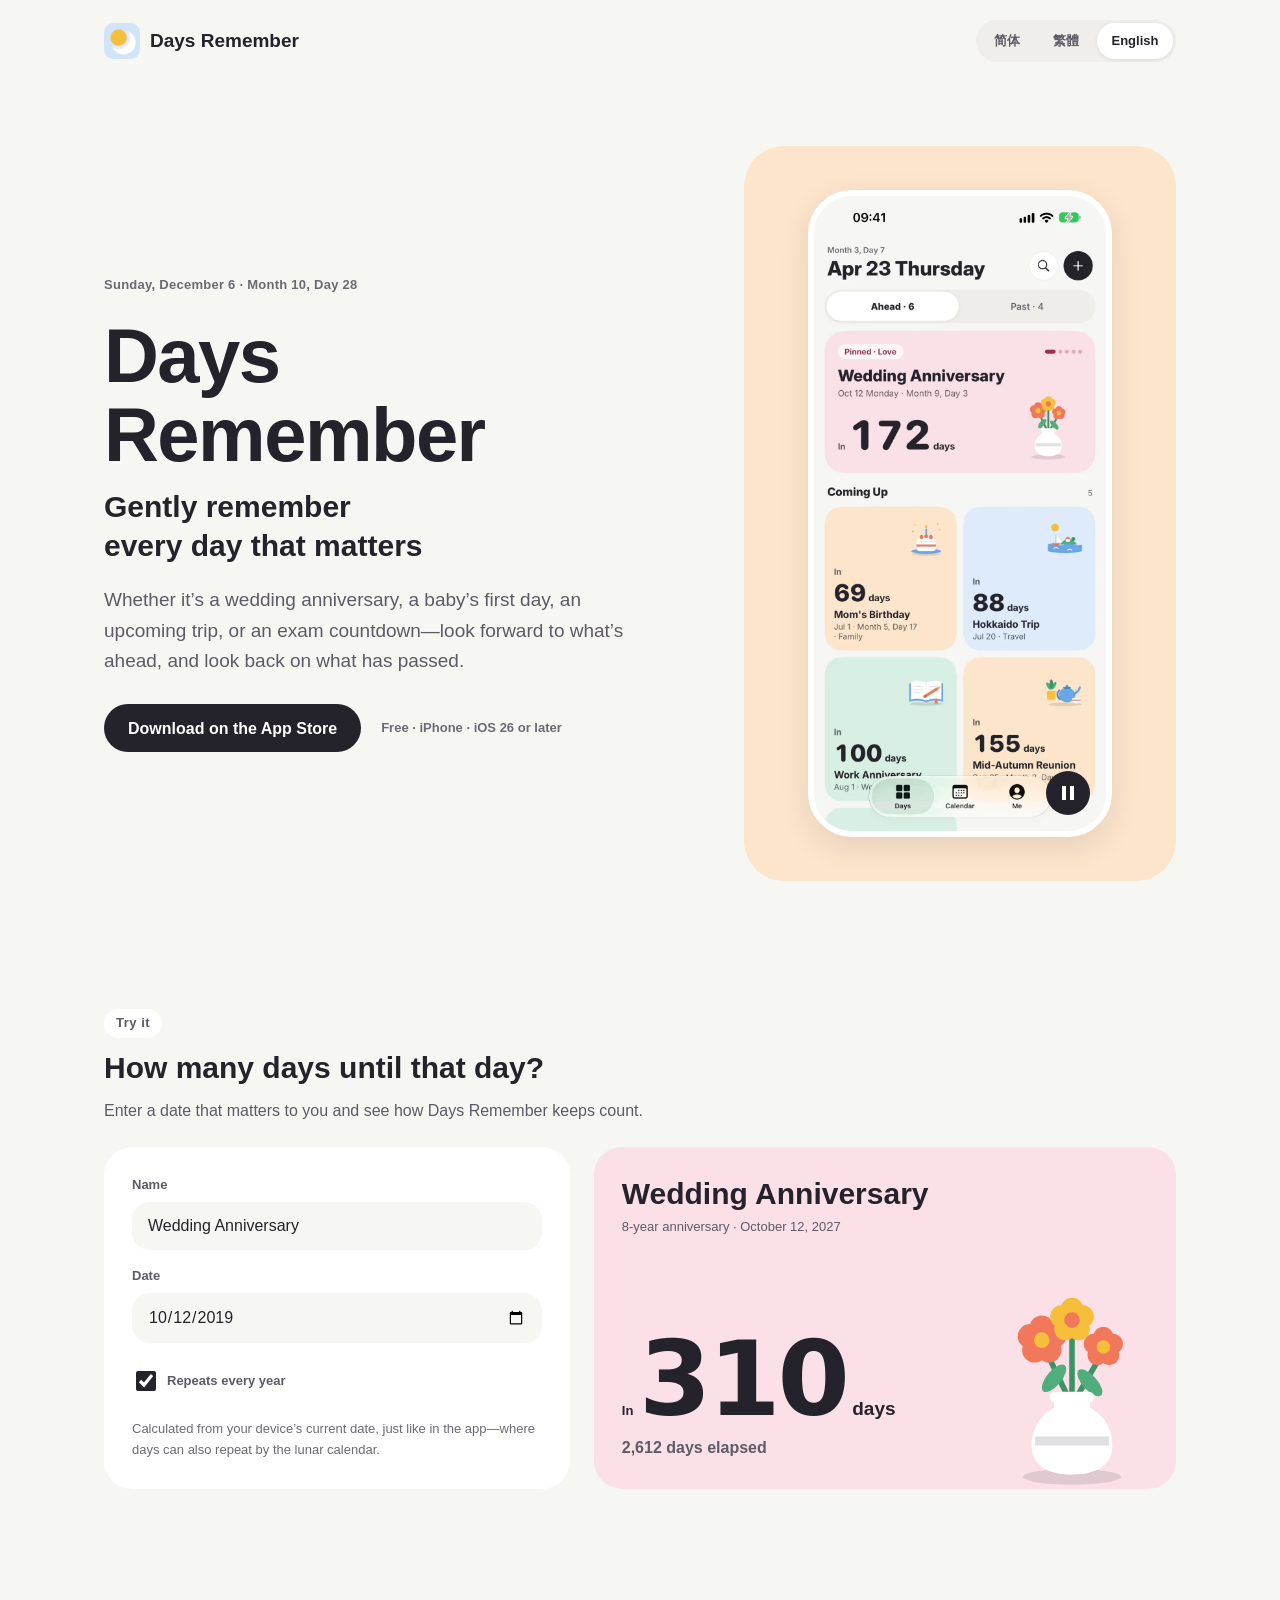
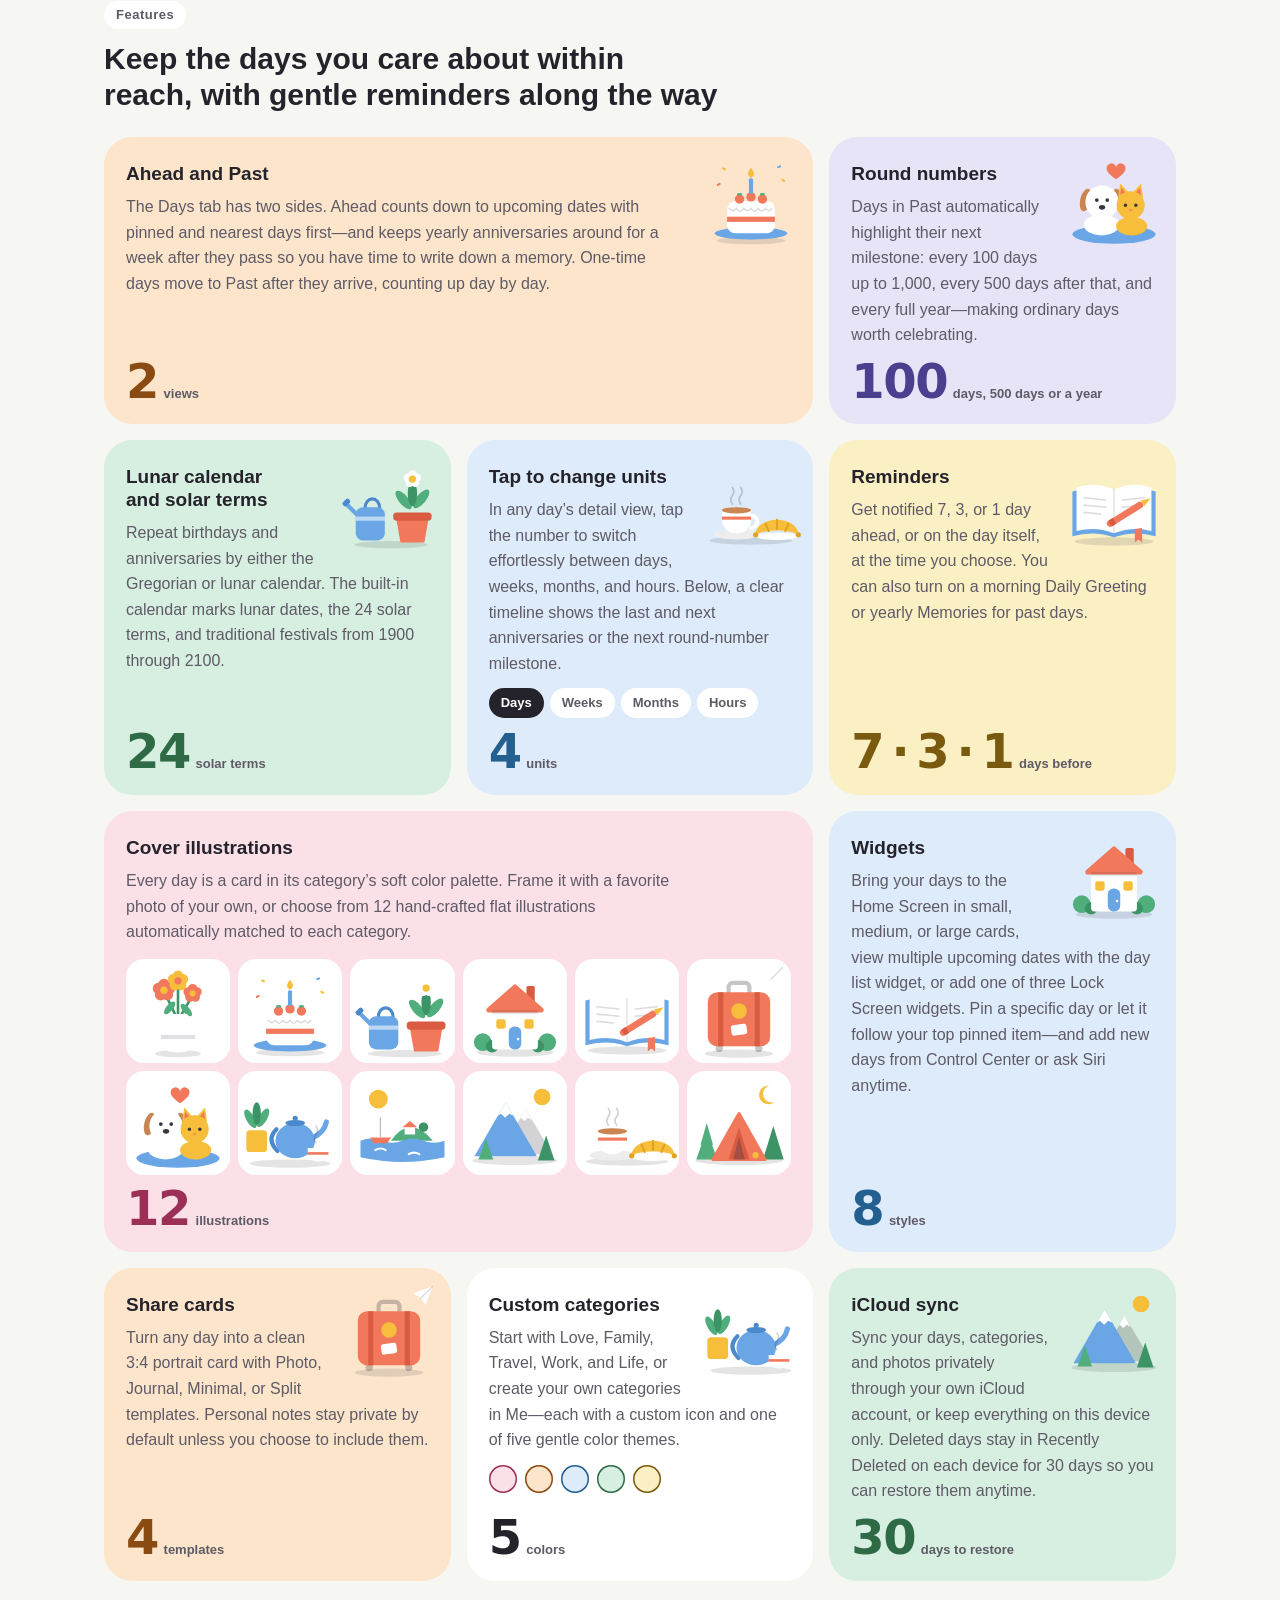
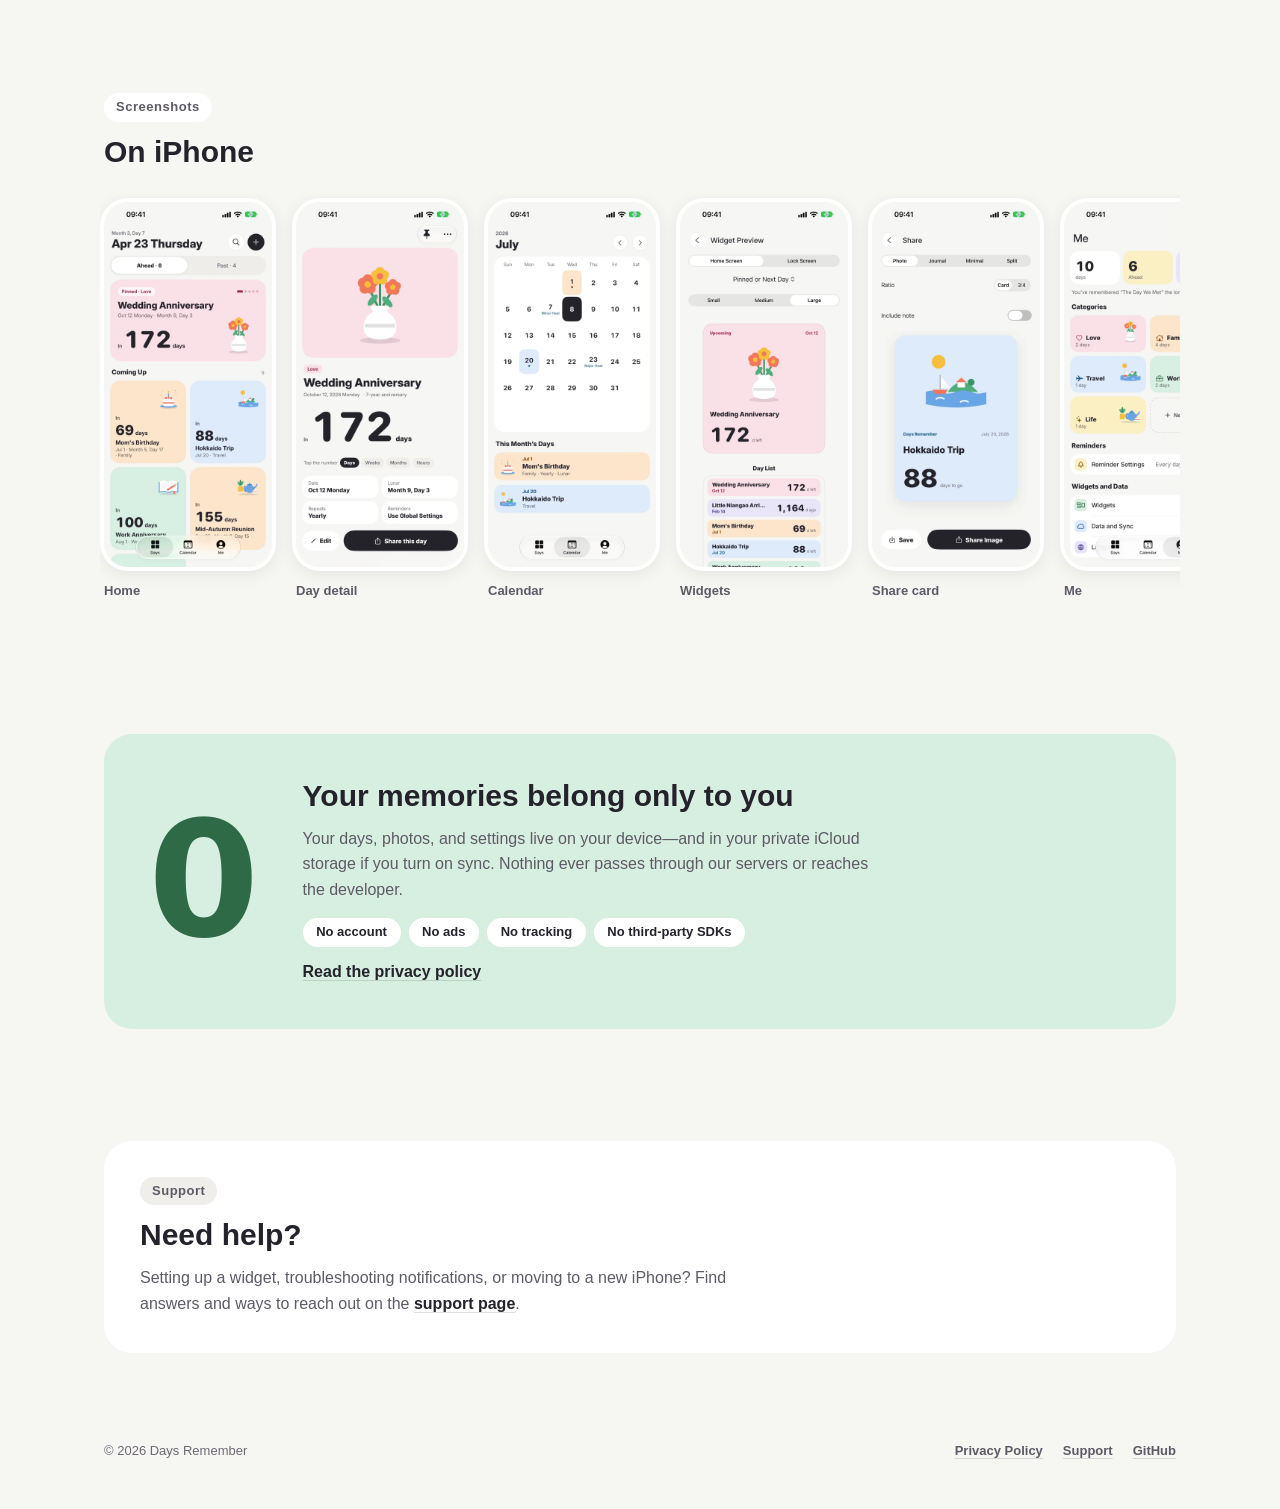
==== commit 35572123: "docs: polish app, product site, and App Store copywriting" ====
--- a/docs/en/index.html
+++ b/docs/en/index.html
@@ -4,7 +4,7 @@
   <meta charset="utf-8">
   <meta name="viewport" content="width=device-width, initial-scale=1, viewport-fit=cover">
   <title>Days Remember – Anniversary &amp; Countdown App for iPhone</title>
-  <meta name="description" content="Days Remember is a free iPhone app for anniversaries and countdowns, with lunar-calendar birthdays and anniversaries, solar terms, reminders ahead of time, Home and Lock Screen widgets, and iCloud sync. No ads, and no data collected.">
+  <meta name="description" content="Days Remember is a free iPhone app for anniversaries and countdowns—with Gregorian and lunar calendars, the 24 solar terms, thoughtful reminders, Home and Lock Screen widgets, and private iCloud sync. No accounts, no ads, and no data collected.">
   <meta name="theme-color" content="#F6F6F3">
   <link rel="canonical" href="https://days.gooday.dev/en/">
   <link rel="alternate" hreflang="zh-Hans" href="https://days.gooday.dev/">
@@ -17,7 +17,7 @@
   <meta property="og:locale:alternate" content="zh_CN">
   <meta property="og:locale:alternate" content="zh_TW">
   <meta property="og:title" content="Days Remember – Anniversary &amp; Countdown App for iPhone">
-  <meta property="og:description" content="Days Remember is a free iPhone app for anniversaries and countdowns, with lunar-calendar birthdays and anniversaries, solar terms, reminders ahead of time, Home and Lock Screen widgets, and iCloud sync. No ads, and no data collected.">
+  <meta property="og:description" content="Days Remember is a free iPhone app for anniversaries and countdowns—with Gregorian and lunar calendars, the 24 solar terms, thoughtful reminders, Home and Lock Screen widgets, and private iCloud sync. No accounts, no ads, and no data collected.">
   <meta property="og:url" content="https://days.gooday.dev/en/">
   <meta property="og:image" content="https://days.gooday.dev/assets/og/en.jpg">
   <meta property="og:image:width" content="1200">
@@ -25,7 +25,7 @@
   <meta property="og:image:alt" content="The Days Remember icon and app screenshots: Ahead, Past and a day’s detail">
   <meta name="twitter:card" content="summary_large_image">
   <meta name="twitter:title" content="Days Remember – Anniversary &amp; Countdown App for iPhone">
-  <meta name="twitter:description" content="Days Remember is a free iPhone app for anniversaries and countdowns, with lunar-calendar birthdays and anniversaries, solar terms, reminders ahead of time, Home and Lock Screen widgets, and iCloud sync. No ads, and no data collected.">
+  <meta name="twitter:description" content="Days Remember is a free iPhone app for anniversaries and countdowns—with Gregorian and lunar calendars, the 24 solar terms, thoughtful reminders, Home and Lock Screen widgets, and private iCloud sync. No accounts, no ads, and no data collected.">
   <meta name="twitter:image" content="https://days.gooday.dev/assets/og/en.jpg">
   <meta name="twitter:image:alt" content="The Days Remember icon and app screenshots: Ahead, Past and a day’s detail">
   <meta name="apple-itunes-app" content="app-id=6826505500">
@@ -48,7 +48,7 @@
     "@id": "https://days.gooday.dev/en/#app",
     "name": "Days Remember",
     "alternateName": "时光",
-    "description": "Days Remember is a free iPhone app for anniversaries and countdowns, with lunar-calendar birthdays and anniversaries, solar terms, reminders ahead of time, Home and Lock Screen widgets, and iCloud sync. No ads, and no data collected.",
+    "description": "Days Remember is a free iPhone app for anniversaries and countdowns—with Gregorian and lunar calendars, the 24 solar terms, thoughtful reminders, Home and Lock Screen widgets, and private iCloud sync. No accounts, no ads, and no data collected.",
     "url": "https://days.gooday.dev/en/",
     "inLanguage": "en",
     "image": "https://days.gooday.dev/assets/icon-512.png",
@@ -73,15 +73,15 @@
       "https://days.gooday.dev/assets/screens/en/07-past.webp"
     ],
     "featureList": [
-      "Counts down to the days ahead and up from the days behind you",
-      "Round numbers: every 100 days up to 1,000, every 500 after that, or a whole year",
-      "Lunar calendar and the 24 solar terms, with lunar dates from 1900 through 2100",
-      "Reminders 7, 3 or 1 day ahead, or on the day",
-      "Small, medium and large Home Screen widgets, a day list widget and three Lock Screen styles",
-      "A Control Center button for a new day, and Siri answers how many days are left",
-      "Photo, Journal, Minimal and Split share card templates",
-      "Custom categories",
-      "Days, categories and photos sync through your own iCloud"
+      "Ahead and Past views: count down to upcoming days and count up from days that have passed",
+      "Round-number milestones: previews every 100 days up to 1,000, every 500 days after that, and full-year anniversaries",
+      "Gregorian and lunar calendars, the 24 solar terms, and traditional festivals (lunar dates from 1900 through 2100)",
+      "Reminders 7, 3, or 1 day ahead or on the day, plus Daily Greeting and yearly Memories",
+      "8 Home and Lock Screen widget styles, including single-day cards and an upcoming day list",
+      "Quick actions from Control Center and Siri shortcuts to ask how many days are left",
+      "Four 3:4 portrait share card templates: Photo, Journal, Minimal, and Split",
+      "Custom categories with your choice of icon and color palette",
+      "Private iCloud sync across devices, with 30-day recovery for deleted or replaced days"
     ]
   }
   </script>
@@ -102,7 +102,7 @@
         <div class="hero-text">
           <p class="today" data-today></p>
           <h1>Days Remember<span>Gently remember every day that matters</span></h1>
-          <p class="lead">Keep track of a wedding anniversary, a baby’s birth, a trip, an exam countdown. Look forward to what’s ahead, and look back on what has passed.</p>
+          <p class="lead">Whether it’s a wedding anniversary, a baby’s first day, an upcoming trip, or an exam countdown—look forward to what’s ahead, and look back on what has passed.</p>
           <div class="cta-row">
             <a class="cta" href="https://apps.apple.com/app/id6826505500">Download on the App Store</a>
             <span class="requirements">Free · iPhone · iOS 26 or later</span>
@@ -117,7 +117,7 @@
         <div class="section-head reveal">
           <p class="eyebrow">Try it</p>
           <h2 id="demo-heading">How many days until that day?</h2>
-          <p>Enter a day and see how Days Remember counts it.</p>
+          <p>Enter a date that matters to you and see how Days Remember keeps count.</p>
         </div>
         <div class="demo">
           <form class="demo-form reveal" data-demo>
@@ -132,7 +132,7 @@
             <label class="check" for="demo-recurring">
               <input id="demo-recurring" type="checkbox" checked>Repeats every year
             </label>
-            <p class="demo-note">Counted from the date on your device, as in the app. In the app, a day can also repeat by the lunar calendar.</p>
+            <p class="demo-note">Calculated from your device’s current date, just like in the app—where days can also repeat by the lunar calendar.</p>
           </form>
           <div class="day-card tone-rose reveal" data-demo-card aria-live="polite">
             <img class="cover" src="../assets/covers/flowers.svg" alt="A vase of flowers" width="200" height="200">
@@ -149,14 +149,14 @@
       <section class="section" aria-labelledby="features-heading">
         <div class="section-head reveal">
           <p class="eyebrow">Features</p>
-          <h2 id="features-heading">Keep the days that matter on your Home Screen, with gentle reminders</h2>
+          <h2 id="features-heading">Keep the days you care about within reach, with gentle reminders along the way</h2>
         </div>
         <ul class="bento">
           <li class="tile tone-apricot is-wide reveal">
             <div class="tile-text">
               <img class="tile-art" src="../assets/covers/celebration.svg" alt="A birthday cake with a candle" width="200" height="200" loading="lazy">
               <h3>Ahead and Past</h3>
-              <p>The Days tab has two sides. Ahead counts down to the days still to come, with pinned days and the nearest ones at the top, and keeps a yearly day there for a week after it passes so you can write it down. One-time days that have gone by move to Past, where they count up day by day.</p>
+              <p>The Days tab has two sides. Ahead counts down to upcoming dates with pinned and nearest days first—and keeps yearly anniversaries around for a week after they pass so you have time to write down a memory. One-time days move to Past after they arrive, counting up day by day.</p>
             </div>
             <p class="figure"><b>2</b><small>views</small></p>
           </li>
@@ -164,7 +164,7 @@
             <div class="tile-text">
               <img class="tile-art" src="../assets/covers/companionship.svg" alt="A puppy and a kitten under a heart" width="200" height="200" loading="lazy">
               <h3>Round numbers</h3>
-              <p>Days under Past show their next round number: every 100 days up to 1,000, every 500 after that, or a whole year.</p>
+              <p>Days in Past automatically highlight their next milestone: every 100 days up to 1,000, every 500 days after that, and every full year—making ordinary days worth celebrating.</p>
             </div>
             <p class="figure"><b>100</b><small>days, 500 days or a year</small></p>
           </li>
@@ -172,7 +172,7 @@
             <div class="tile-text">
               <img class="tile-art" src="../assets/covers/garden.svg" alt="A watering can and a potted plant" width="200" height="200" loading="lazy">
               <h3>Lunar calendar and solar terms</h3>
-              <p>Repeat a day every year by the Gregorian or the lunar calendar. The calendar shows lunar dates, the 24 solar terms and traditional festivals, with lunar dates from 1900 through 2100.</p>
+              <p>Repeat birthdays and anniversaries by either the Gregorian or lunar calendar. The built-in calendar marks lunar dates, the 24 solar terms, and traditional festivals from 1900 through 2100.</p>
             </div>
             <p class="figure"><b>24</b><small>solar terms</small></p>
           </li>
@@ -180,7 +180,7 @@
             <div class="tile-text">
               <img class="tile-art" src="../assets/covers/cafe.svg" alt="A steaming coffee and a croissant" width="200" height="200" loading="lazy">
               <h3>Tap to change units</h3>
-              <p>In a day’s detail, tap the number to switch between days, weeks, months and hours. Below it are the day’s marks: the last and next anniversaries of a yearly day, or the next round number of a past day.</p>
+              <p>In any day’s detail view, tap the number to switch effortlessly between days, weeks, months, and hours. Below, a clear timeline shows the last and next anniversaries or the next round-number milestone.</p>
               <ul class="chips" aria-hidden="true"><li>Days</li><li>Weeks</li><li>Months</li><li>Hours</li></ul>
             </div>
             <p class="figure"><b>4</b><small>units</small></p>
@@ -189,14 +189,14 @@
             <div class="tile-text">
               <img class="tile-art" src="../assets/covers/journal.svg" alt="An open journal and a pencil" width="200" height="200" loading="lazy">
               <h3>Reminders</h3>
-              <p>Get reminded 7, 3 or 1 day ahead, or on the day, at a time you choose. The Daily Greeting and Memories can be turned on separately.</p>
+              <p>Get notified 7, 3, or 1 day ahead, or on the day itself, at the time you choose. You can also turn on a morning Daily Greeting or yearly Memories for past days.</p>
             </div>
             <p class="figure"><b>7&thinsp;·&thinsp;3&thinsp;·&thinsp;1</b><small>days before</small></p>
           </li>
           <li class="tile tone-rose is-wide has-covers reveal">
             <div class="tile-text">
               <h3>Cover illustrations</h3>
-              <p>Every day is a card in its category’s color. Give it a photo of your own, or pick one of the flat illustrations. A new day starts with a cover that suits its category.</p>
+              <p>Every day is a card in its category’s soft color palette. Frame it with a favorite photo of your own, or choose from 12 hand-crafted flat illustrations automatically matched to each category.</p>
               <ul class="covers">
                 <li><img src="../assets/covers/flowers.svg" alt="A vase of flowers" width="200" height="200" loading="lazy"></li>
                 <li><img src="../assets/covers/celebration.svg" alt="A birthday cake with a candle" width="200" height="200" loading="lazy"></li>
@@ -218,7 +218,7 @@
             <div class="tile-text">
               <img class="tile-art" src="../assets/covers/homecoming.svg" alt="A small house with a red roof" width="200" height="200" loading="lazy">
               <h3>Widgets</h3>
-              <p>Small, medium and large on the Home Screen, in the same colored cards as the app, a day list that shows the next few at once, and three Lock Screen styles. Set a single-day widget to any day, or let it show your nearest pinned day; the day list puts pinned days first. Start a new day from Control Center, or ask Siri how many days are left.</p>
+              <p>Bring your days to the Home Screen in small, medium, or large cards, view multiple upcoming dates with the day list widget, or add one of three Lock Screen widgets. Pin a specific day or let it follow your top pinned item—and add new days from Control Center or ask Siri anytime.</p>
             </div>
             <p class="figure"><b>8</b><small>styles</small></p>
           </li>
@@ -226,7 +226,7 @@
             <div class="tile-text">
               <img class="tile-art" src="../assets/covers/voyage.svg" alt="A suitcase with stickers" width="200" height="200" loading="lazy">
               <h3>Share cards</h3>
-              <p>Photo, Journal, Minimal and Split templates, with a 3:4 portrait export. Notes stay off the image unless you include them.</p>
+              <p>Turn any day into a clean 3:4 portrait card with Photo, Journal, Minimal, or Split templates. Personal notes stay private by default unless you choose to include them.</p>
             </div>
             <p class="figure"><b>4</b><small>templates</small></p>
           </li>
@@ -234,7 +234,7 @@
             <div class="tile-text">
               <img class="tile-art" src="../assets/covers/everyday.svg" alt="A potted plant and a teapot" width="200" height="200" loading="lazy">
               <h3>Custom categories</h3>
-              <p>In Me, besides Love, Family, Travel, Work and Life, create categories of your own, each with its own icon and color.</p>
+              <p>Start with Love, Family, Travel, Work, and Life, or create your own categories in Me—each with a custom icon and one of five gentle color themes.</p>
               <ul class="swatches" aria-hidden="true"><li class="tone-rose"></li><li class="tone-apricot"></li><li class="tone-sky"></li><li class="tone-mint"></li><li class="tone-lemon"></li></ul>
             </div>
             <p class="figure"><b>5</b><small>colors</small></p>
@@ -243,7 +243,7 @@
             <div class="tile-text">
               <img class="tile-art" src="../assets/covers/mountains.svg" alt="Snowy mountains under the sun" width="200" height="200" loading="lazy">
               <h3>iCloud sync</h3>
-              <p>Choose to sync days, categories and photos across your devices through your own iCloud, or keep them on this device only. A deleted day stays on each of your devices for 30 days, so you can restore it.</p>
+              <p>Sync your days, categories, and photos privately through your own iCloud account, or keep everything on this device only. Deleted days stay in Recently Deleted on each device for 30 days so you can restore them anytime.</p>
             </div>
             <p class="figure"><b>30</b><small>days to restore</small></p>
           </li>
@@ -270,8 +270,8 @@
         <div class="promise tone-mint reveal">
           <p class="figure"><b>0</b></p>
           <div class="promise-text">
-            <h2 id="privacy-heading">Nothing sent to the developer</h2>
-            <p>Your days, photos and settings stay on your devices, and in your own iCloud if you choose to sync. Nothing is sent to the developer.</p>
+            <h2 id="privacy-heading">Your memories belong only to you</h2>
+            <p>Your days, photos, and settings live on your device—and in your private iCloud storage if you turn on sync. Nothing ever passes through our servers or reaches the developer.</p>
             <ul><li>No account</li><li>No ads</li><li>No tracking</li><li>No third-party SDKs</li></ul>
             <p><a href="privacy/">Read the privacy policy</a></p>
           </div>
@@ -282,7 +282,7 @@
         <div class="help reveal">
           <p class="eyebrow">Support</p>
           <h2 id="support-heading">Need help?</h2>
-          <p>Choosing a day for a widget, missing reminders, moving to a new iPhone: answers and ways to get in touch are on the <a href="support/">support page</a>.</p>
+          <p>Setting up a widget, troubleshooting notifications, or moving to a new iPhone? Find answers and ways to reach out on the <a href="support/">support page</a>.</p>
         </div>
       </section>
     </main>
